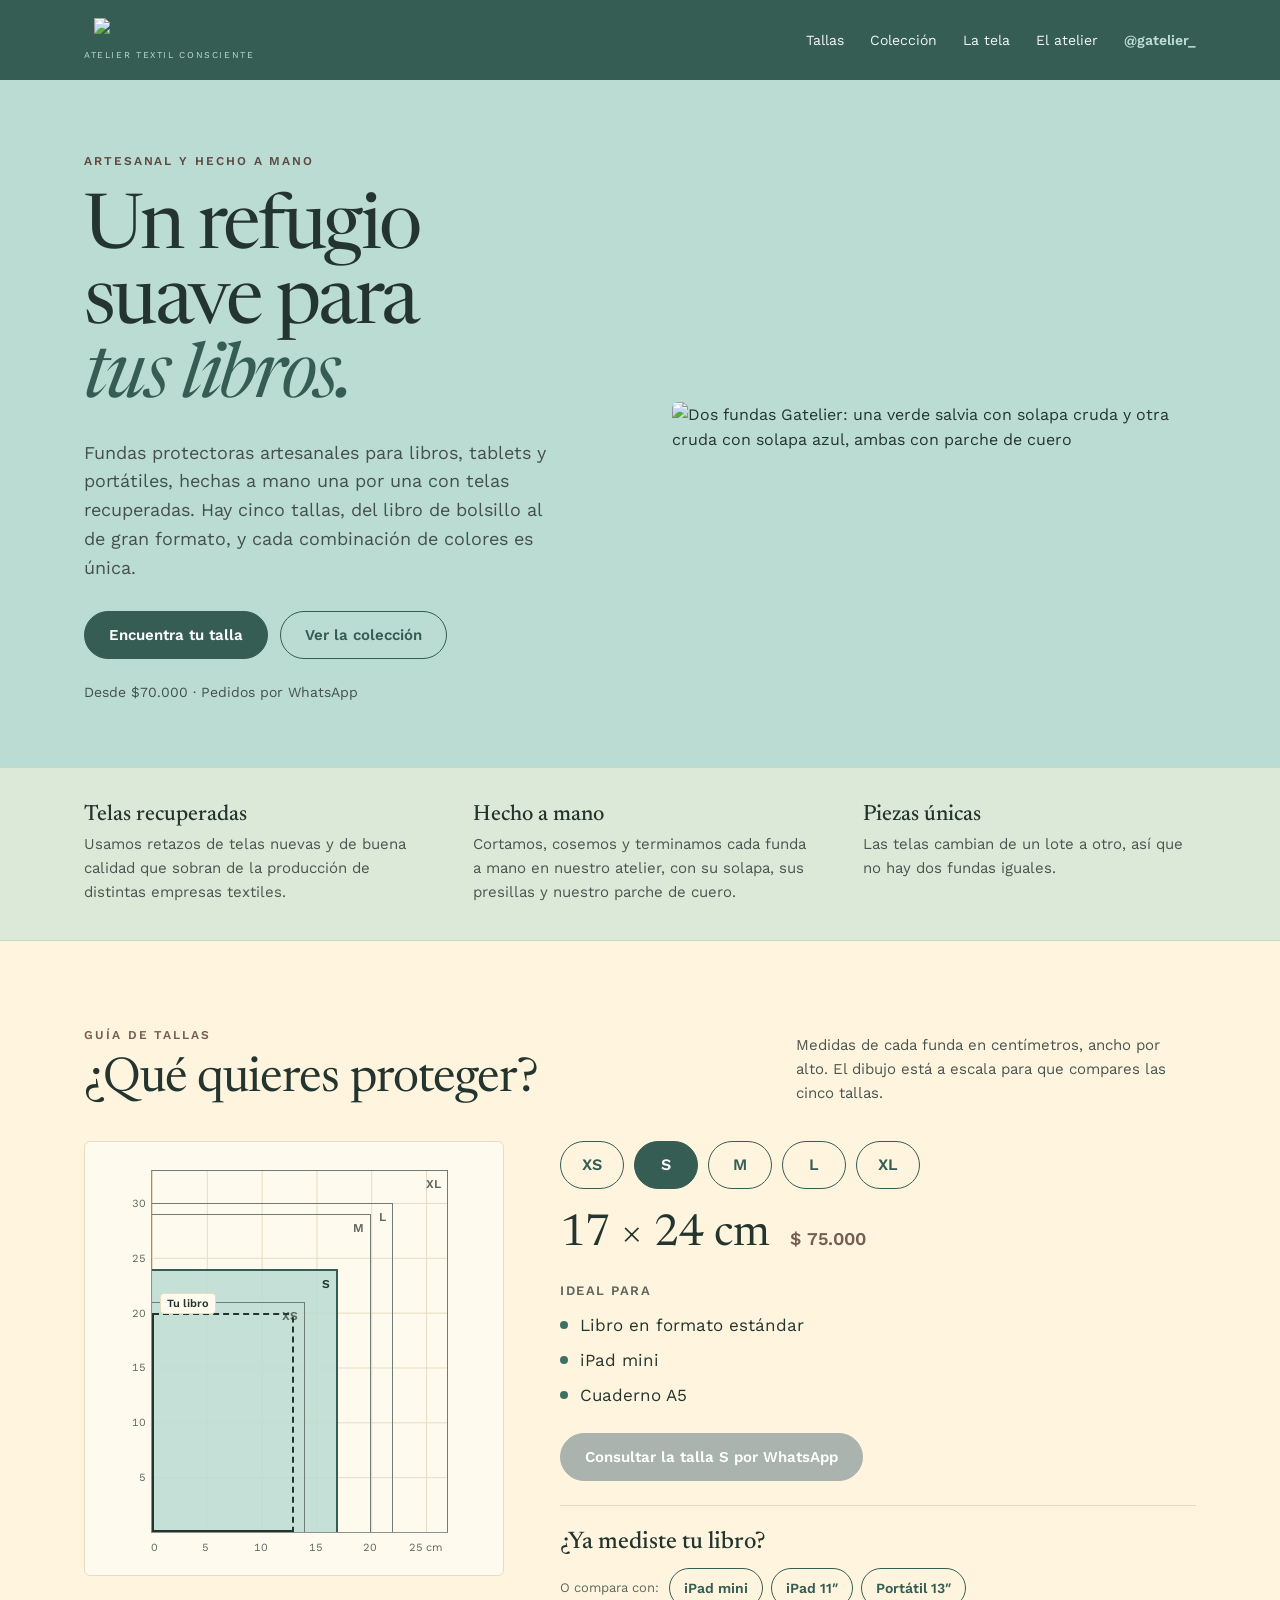
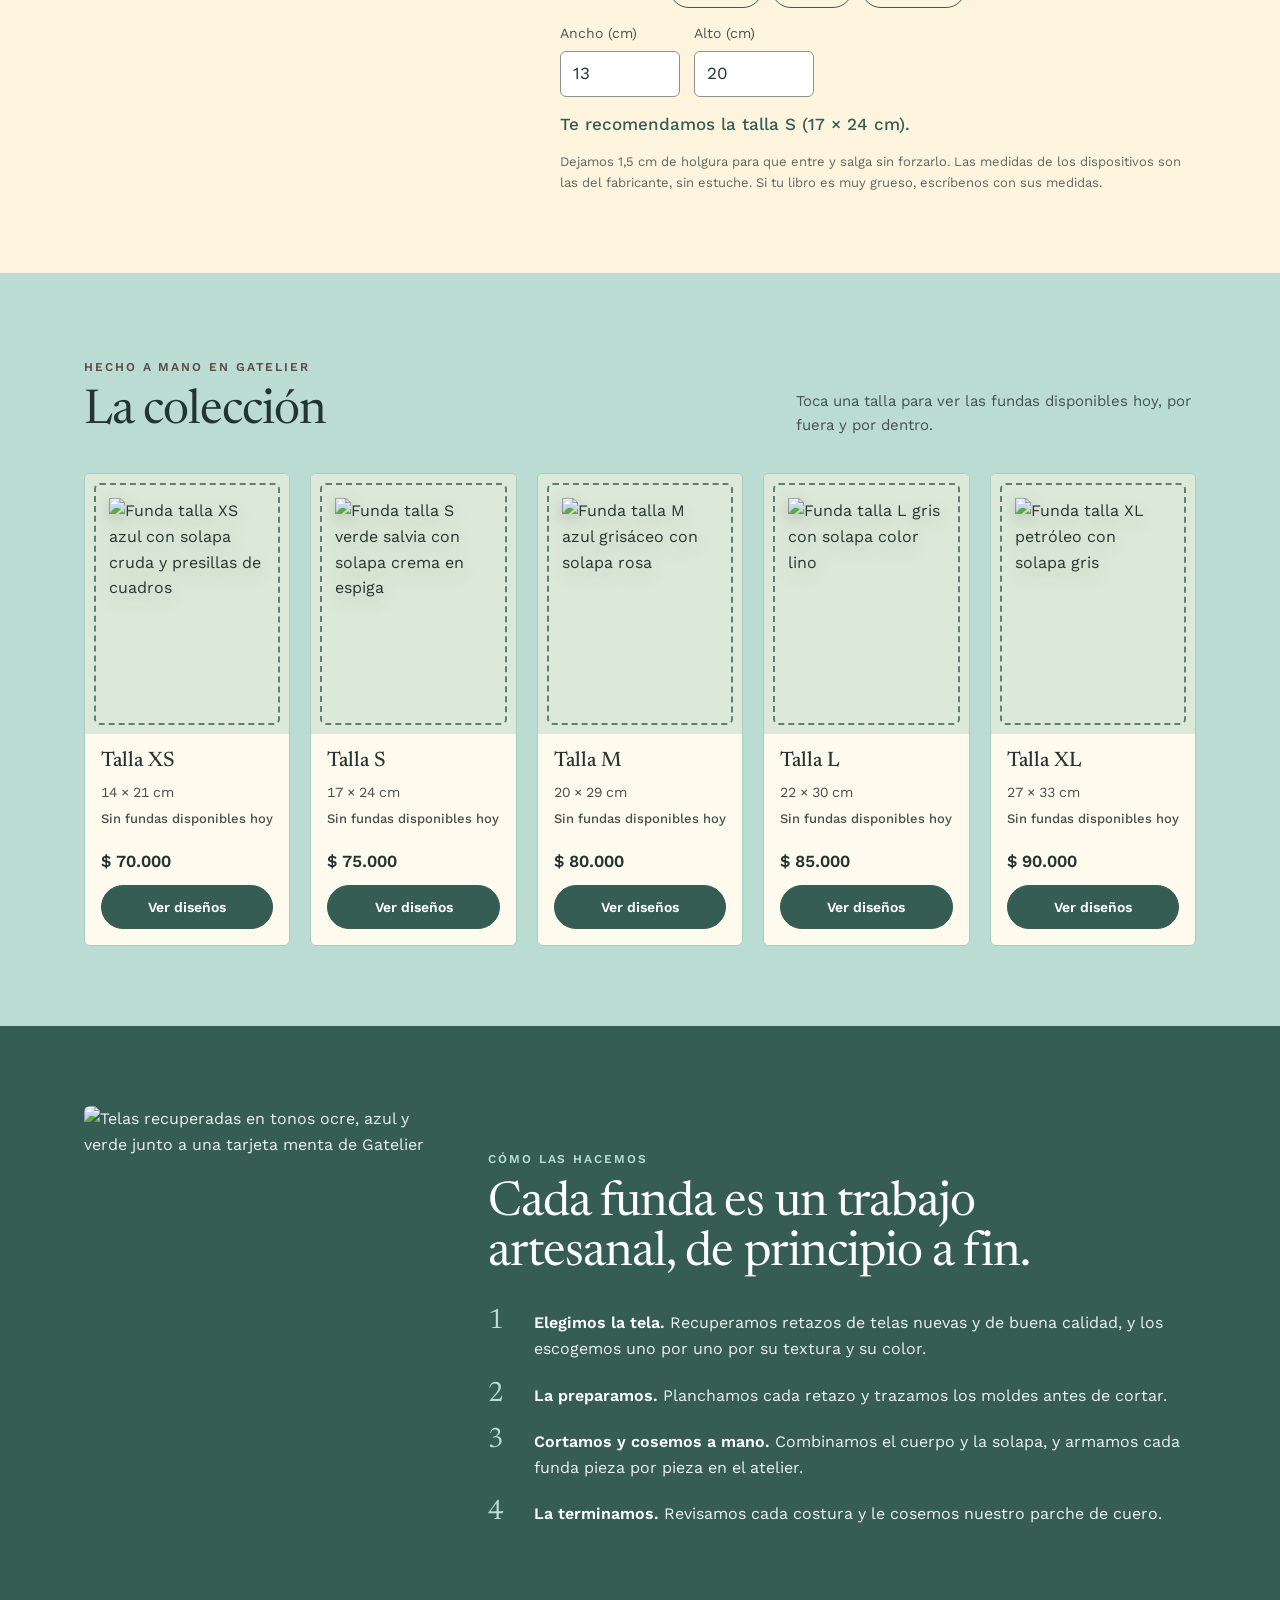
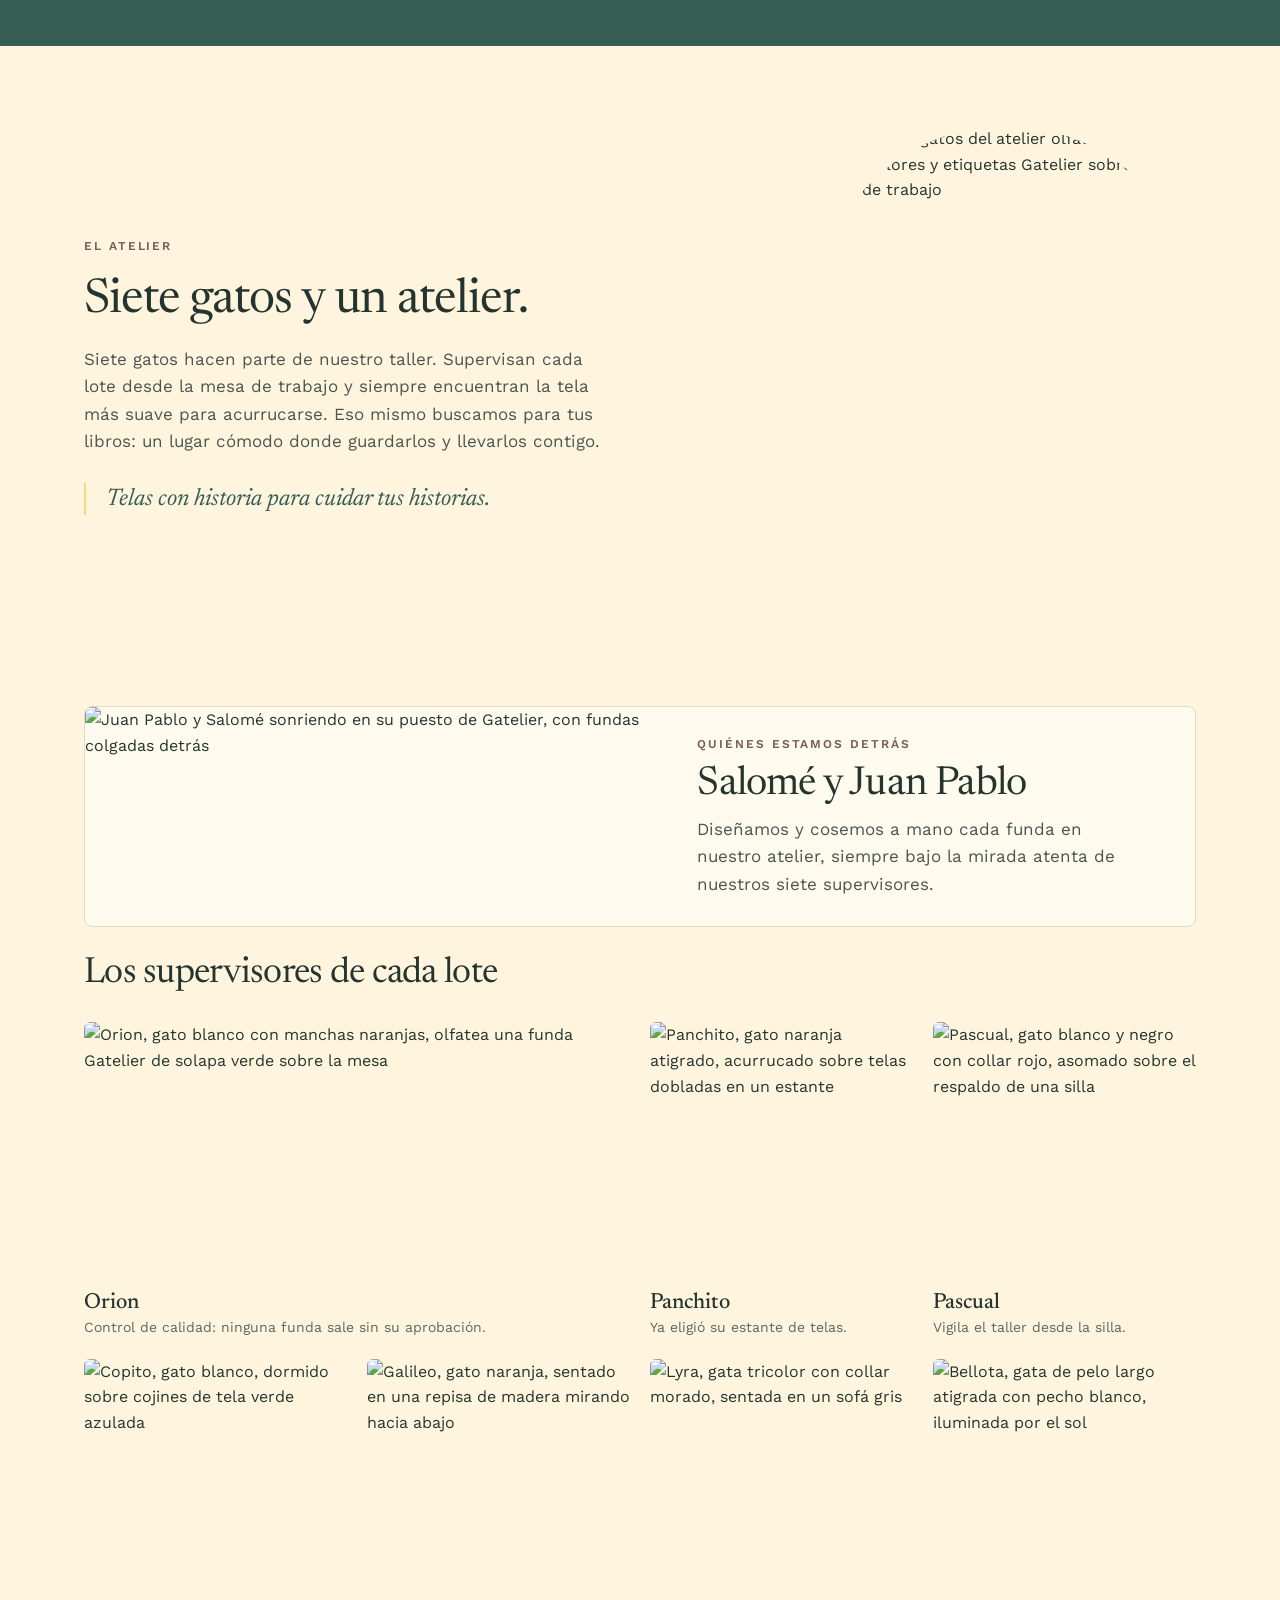
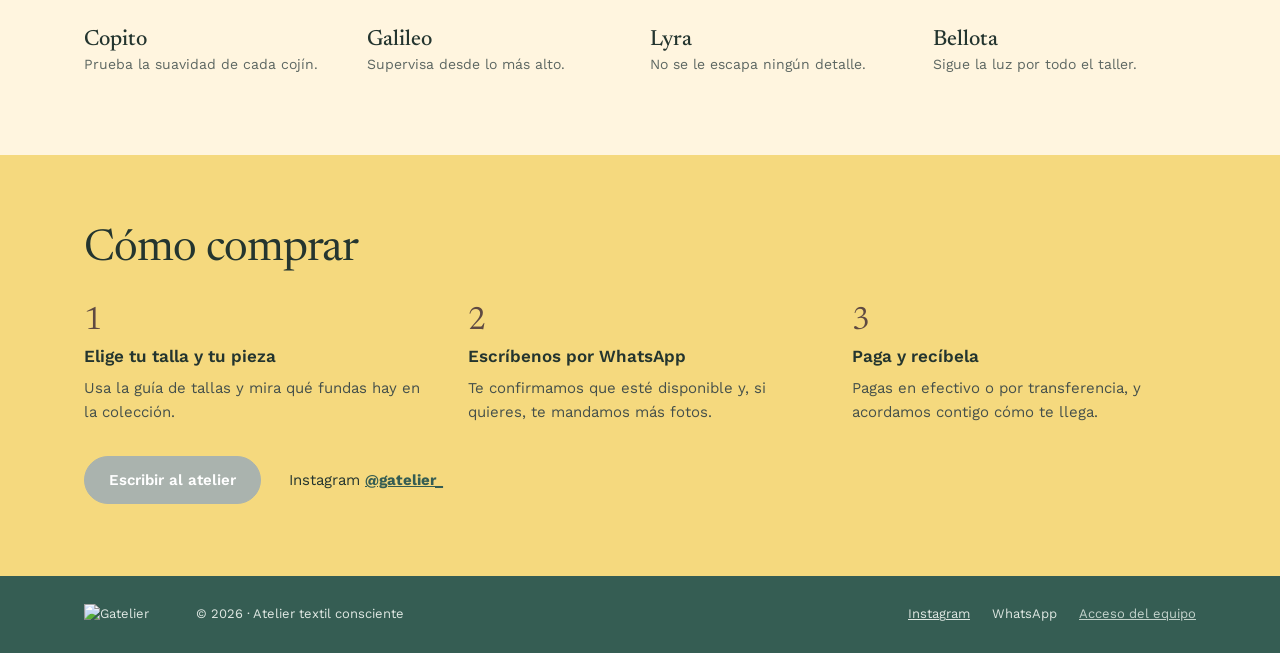
==== frontend/index.html @ 1ef50e39 "Colección: botón «Ver diseños» Co-Authored-By: Claude Opus 5.5 <noreply@anthropic.com> Claude-Sessio" ====
<!doctype html>
<html lang="es">
<head>
  <meta charset="utf-8">
  <meta name="viewport" content="width=device-width,initial-scale=1">
  <meta name="theme-color" content="#355D53">
  <meta name="description" content="Fundas protectoras artesanales para libros, tablets y portátiles, hechas a mano en Gatelier con telas recuperadas. Cinco tallas, del libro de bolsillo al de gran formato. Consulta y compra por WhatsApp.">
  <meta property="og:type" content="website">
  <meta property="og:site_name" content="Gatelier">
  <meta property="og:title" content="Gatelier · Atelier textil consciente">
  <meta property="og:description" content="Fundas protectoras artesanales para libros, tablets y portátiles, hechas a mano con telas recuperadas. Cada pieza es única: mírala por fuera y por dentro y pídela por WhatsApp.">
  <meta property="og:image" content="https://gatelier.online/assets/og-gatelier.jpg?v=2">
  <meta property="og:image:width" content="1200">
  <meta property="og:image:height" content="630">
  <meta property="og:image:alt" content="Logo de Gatelier junto a dos fundas hechas a mano">
  <meta property="og:url" content="https://gatelier.online/">
  <meta property="og:locale" content="es_CO">
  <meta name="twitter:card" content="summary_large_image">
  <link rel="icon" href="/favicon.ico" sizes="any"><link rel="icon" type="image/png" sizes="32x32" href="/assets/favicon-32.png"><link rel="icon" type="image/png" sizes="192x192" href="/assets/icon-192.png"><link rel="apple-touch-icon" href="/assets/apple-touch-icon.png"><title>Gatelier — Atelier textil consciente</title>
  <link rel="preconnect" href="https://fonts.googleapis.com">
  <link rel="preconnect" href="https://fonts.gstatic.com" crossorigin>
  <link rel="stylesheet" href="https://fonts.googleapis.com/css2?family=Newsreader:ital,opsz,wght@0,6..72,400;0,6..72,500;1,6..72,400&family=Work+Sans:wght@400;500;600&display=swap">
  <style>
    /* Banda verde de marca arriba y abajo, papel claro en medio; la guía de tallas a escala es el momento central. */
    :root{
      /* Paleta 2.0: verde Gatelier, crema algodón, amarillo mantequilla, verde bosque, salvia suave y café cacao */
      --forest:#355D53;--forest-dark:#284940;--mint:#BBDCD3;--mint-soft:#DCE8D8;--sage:#3f6f62;
      --leather:#765E55;--ink:#24352f;--text:#4a5550;--muted:#5d6762;--line:#e6dcc3;
      --paper:#FFF5DF;--paper-2:#FFFAEE;--white:#ffffff;--butter:#F5D97E;--salvia:#DCE8D8;
      --serif:Newsreader,Georgia,"Times New Roman",serif;--sans:"Work Sans",system-ui,-apple-system,"Segoe UI",sans-serif;
    }
    *{box-sizing:border-box}
    html{scroll-behavior:smooth}
    @media (prefers-reduced-motion:reduce){html{scroll-behavior:auto}*{transition:none!important}}
    body{margin:0;background:var(--paper);color:var(--ink);font:16px/1.6 var(--sans)}
    img{max-width:100%}
    a{color:var(--forest)}a:hover{color:var(--forest-dark)}
    :focus-visible{outline:2px solid var(--leather);outline-offset:2px}
    .wrap{max-width:1160px;margin:0 auto;padding-left:max(24px,env(safe-area-inset-left,0px));padding-right:max(24px,env(safe-area-inset-right,0px))}
    .eyebrow{font-size:12px;letter-spacing:.16em;text-transform:uppercase;font-weight:600;color:var(--leather)}
    .section{padding-block:80px}
    .section-head{display:flex;flex-wrap:wrap;align-items:end;justify-content:space-between;gap:16px 40px;margin-bottom:36px}
    .section-head p{margin:0;max-width:400px;color:var(--text);font-size:15px}
    h1,h2,h3{text-wrap:balance}
    .h2{margin:8px 0 0;font:400 48px/1.05 var(--serif);letter-spacing:-.02em}
    .btn{display:inline-flex;align-items:center;justify-content:center;min-height:48px;padding:0 24px;border-radius:999px;background:var(--forest);color:var(--white);text-decoration:none;font-weight:600;font-size:15px;border:1px solid var(--forest);transition:background .18s}
    .btn:hover{background:var(--forest-dark);color:var(--white)}
    .btn.ghost{background:transparent;color:var(--forest)}
    .btn.ghost:hover{background:#355D5314;color:var(--forest)}
    .btn.disabled{background:#aab3ae;border-color:#aab3ae;pointer-events:none}

    /* Encabezado */
    .topbar{background:var(--forest);color:#f3f6f4}
    .toprow{display:flex;flex-wrap:wrap;align-items:center;justify-content:space-between;gap:16px 32px;padding-block:18px}
    .brand{display:flex;flex-direction:column;align-items:center;gap:4px;text-decoration:none}
    .brand img{display:block;width:150px;height:auto}
    .brand span{font-size:9px;letter-spacing:.18em;text-transform:uppercase;color:var(--mint)}
    .nav{display:flex;flex-wrap:wrap;align-items:center;gap:8px 26px;font-size:14px}
    .nav a{color:#f3f6f4;text-decoration:none}.nav a:hover{text-decoration:underline;text-underline-offset:5px;color:#fff}
    .nav .ig{color:var(--mint);font-weight:600}

    /* Hero */
    .hero{display:flex;flex-wrap:wrap;align-items:center;gap:48px 64px;padding-block:72px 64px;background:var(--mint);box-shadow:0 0 0 100vmax var(--mint);clip-path:inset(0 -100vmax)}
    /* En fondos verde y amarillo, texto secundario más oscuro para que se lea bien */
    .hero,.collection,.buy{--muted:#45504b;--text:#45504b;--leather:#5f4a42}
    .hero-copy{flex:1 1 420px;min-width:0;display:flex;flex-direction:column;gap:22px}
    .hero h1{margin:0;font:400 76px/.98 var(--serif);letter-spacing:-.035em}
    .hero h1 em{color:var(--forest)}
    .hero-lead{margin:0;max-width:470px;font-size:18px;color:var(--text)}
    .hero-actions{display:flex;flex-wrap:wrap;gap:12px;margin-top:6px}
    .hero-note{margin:0;font-size:14px;color:var(--muted)}
    .hero-figure{flex:1 1 420px;min-width:0;margin:0;position:relative}
    .hero-figure img{display:block;width:100%;height:auto;border-radius:6px}
    .hero-figure figcaption{position:absolute;left:20px;bottom:20px;background:var(--paper);padding:8px 14px;border-radius:4px;font:italic 16px var(--serif);color:var(--forest)}

    /* Tres razones */
    .reasons{border-top:1px solid #c9d9c4;border-bottom:1px solid #c9d9c4;background:var(--salvia)}
    .reasons .wrap{display:flex;flex-wrap:wrap;gap:28px 56px;padding-block:36px}
    .reasons .wrap>div{flex:1 1 260px;min-width:0}
    .reasons h2{margin:0 0 6px;font:500 22px var(--serif)}
    .reasons p{margin:0;color:var(--text);font-size:15px}

    /* Guía de tallas */
    .guide{display:flex;flex-wrap:wrap;gap:40px 56px;align-items:flex-start}
    .scale-card{flex:0 1 420px;min-width:0;background:var(--paper-2);border:1px solid var(--line);border-radius:6px;padding:28px 24px 20px}
    .scale{position:relative;width:297px;max-width:100%;aspect-ratio:297/363;margin:0 auto;background-image:linear-gradient(var(--line) 1px,transparent 1px),linear-gradient(90deg,var(--line) 1px,transparent 1px);background-size:calc(100% * 55 / 297) calc(100% * 55 / 363);background-position:left bottom;border-left:1px solid #8a948f;border-bottom:1px solid #8a948f}
    .scale-box{position:absolute;left:0;bottom:0;border:1px solid #6f7d77;border-left:0;border-bottom:0;background:transparent;transition:background .2s,border-color .2s}
    .scale-box span{position:absolute;right:6px;top:4px;font-size:12px;font-weight:600;color:var(--muted)}
    .scale-box.on{border:2px solid var(--forest);border-left:0;border-bottom:0;background:#BBDCD3d9;z-index:6}
    .scale-ref{position:absolute;left:0;bottom:0;border:2px dashed var(--ink);border-left-style:solid;border-bottom-style:solid;border-radius:0 6px 0 0;z-index:8;pointer-events:none;transition:width .25s,height .25s}
    .scale-ref span{position:absolute;left:6px;top:-22px;font-size:11px;font-weight:600;color:var(--ink);white-space:nowrap;background:var(--paper-2);padding:1px 6px;border-radius:4px;border:1px solid var(--line)}
    .scale-ref.over{border-color:var(--danger,#a35449)}
    .refs{display:flex;flex-wrap:wrap;gap:8px;align-items:center}
    .refs .lbl{font-size:13px;color:var(--muted);margin-right:2px}
    .ref{min-height:40px;padding:0 14px;border-radius:999px;border:1px solid var(--forest);background:transparent;color:var(--forest);font:600 14px var(--sans);cursor:pointer}
    .ref[aria-pressed="true"]{background:var(--forest);color:var(--white)}
    .scale-box.on span{color:var(--ink)}
    .scale-axis{position:relative;height:16px;width:297px;max-width:100%;margin:6px auto 0;font-size:11px;color:var(--muted);font-variant-numeric:tabular-nums}
    .detail{flex:1 1 420px;min-width:0;display:flex;flex-direction:column;gap:24px}
    .pills{display:flex;flex-wrap:wrap;gap:10px}
    .pill{min-width:64px;min-height:48px;padding:0 18px;border-radius:999px;font:inherit;font-size:16px;font-weight:600;cursor:pointer;border:1px solid var(--forest);background:transparent;color:var(--forest)}
    .pill[aria-pressed="true"]{background:var(--forest);color:var(--white)}
    .size-line{display:flex;flex-wrap:wrap;align-items:baseline;gap:6px 20px}
    .size-dims{font:44px/1 var(--serif);font-variant-numeric:tabular-nums}
    .size-price{font-size:18px;font-weight:600;color:var(--leather)}
    .fits h3{margin:0 0 10px;font-size:13px;letter-spacing:.12em;text-transform:uppercase;color:var(--muted);font-weight:600}
    .fits ul{margin:0;padding:0;list-style:none;display:flex;flex-direction:column;gap:8px}
    .fits li{display:flex;gap:12px;align-items:baseline;font-size:17px}
    .fits li::before{content:"";width:8px;height:8px;border-radius:50%;background:var(--sage);flex:none;transform:translateY(-2px)}
    .measure{border-top:1px solid var(--line);padding-top:24px;display:flex;flex-direction:column;gap:14px}
    .measure h3{margin:0;font:500 24px var(--serif)}
    .fields{display:flex;flex-wrap:wrap;gap:14px;align-items:flex-end}
    .field{display:flex;flex-direction:column;gap:6px}
    .field label{font-size:14px;color:var(--text)}
    .field input{width:120px;min-height:46px;padding:0 12px;border:1px solid #8a948f;border-radius:6px;background:var(--white);font:inherit;font-size:17px;color:var(--ink)}
    .verdict{margin:0;font-size:17px;font-weight:500;color:var(--forest)}
    .small{margin:0;font-size:13px;color:var(--muted)}

    /* Colección */
    .collection{background:var(--mint)}
    .cards{display:flex;flex-wrap:wrap;gap:20px}
    .card{flex:1 1 200px;min-width:0;display:flex;flex-direction:column;border:1px solid #a9cbc1;border-radius:6px;overflow:hidden;background:var(--paper-2)}
    .card-photo{position:relative;height:260px;background:#DCE8D8 url(/assets/huellas.svg) center/96px 84px;padding:24px;display:flex;align-items:center;justify-content:center}
    .card-photo img{display:block;width:100%;height:100%;object-fit:contain}
    .card-body{padding:16px;display:flex;flex-direction:column;gap:6px;flex:1}
    .card h3{margin:0;font:500 21px/1.15 var(--serif)}
    .card-dims{font-size:14px;color:var(--muted);font-variant-numeric:tabular-nums}
    .card-foot{margin-top:auto;padding-top:12px;display:flex;flex-direction:column;gap:10px}
    .card-price{font-size:17px;font-weight:600;font-variant-numeric:tabular-nums}
    .card .btn{min-height:44px;font-size:14px;padding:0 16px}
    .card-count{font-size:13px;font-weight:600;color:var(--sage)}
    .card-count.none{color:var(--muted);font-weight:500}
    .card.open{border-color:var(--forest);box-shadow:0 0 0 1px var(--forest)}
    .card-toggle{all:unset;cursor:pointer;display:flex;flex-direction:column;flex:1}
    .card-toggle:focus-visible{outline:2px solid var(--leather);outline-offset:-2px}
    .styles{margin-top:28px;border:1px solid #a9cbc1;border-radius:8px;background:var(--paper-2);padding:24px}
    .styles-head{display:flex;flex-wrap:wrap;justify-content:space-between;align-items:flex-start;gap:12px 24px;margin-bottom:20px}
    .styles-head h3{margin:0;font:400 30px/1.1 var(--serif);letter-spacing:-.01em}
    .styles-head p{margin:6px 0 0;color:var(--text);font-size:15px}
    .styles-grid{display:grid;grid-template-columns:repeat(auto-fill,minmax(min(100%,230px),1fr));gap:20px}
    .style{display:flex;flex-direction:column;border:1px solid var(--line);border-radius:6px;overflow:hidden;background:var(--white);min-width:0}
    .style-photo{position:relative;aspect-ratio:4/5;max-width:100%;background:var(--paper)}
    .style-photo img{position:absolute;inset:0;width:100%;height:100%;object-fit:cover;transition:opacity .25s}
    .style-photo img.inner{opacity:0}
    .style.show-open .style-photo img.inner{opacity:1}
    .style.show-open .style-photo img.outer{opacity:0}
    .view-switch{position:absolute;left:10px;bottom:10px;display:flex;background:#ffffffe6;border-radius:999px;padding:3px;gap:2px}
    .view-switch button{border:0;background:transparent;border-radius:999px;padding:6px 12px;font:600 12px var(--sans);color:var(--forest);cursor:pointer;min-height:32px}
    .view-switch button[aria-pressed="true"]{background:var(--forest);color:var(--white)}
    .style-body{padding:14px 16px 16px;display:flex;flex-direction:column;gap:6px;flex:1}
    .style-body h4{margin:0;font:500 19px/1.2 var(--serif)}
    .style-ref{font-size:12px;color:var(--muted);letter-spacing:.04em}
    .style-body .btn{margin-top:auto;min-height:44px;font-size:14px}
    .style.highlight{box-shadow:0 0 0 3px var(--butter);border-color:#d9b84d}
    .style-actions{margin-top:auto;display:flex;flex-direction:column;gap:8px}
    .style-actions .btn{margin-top:0}
    .share{all:unset;cursor:pointer;text-align:center;font-size:13px;font-weight:600;color:var(--forest);padding:8px;border-radius:999px;min-height:28px}
    .share:hover{text-decoration:underline;text-underline-offset:4px}
    .share:focus-visible{outline:2px solid var(--leather);outline-offset:2px}
    .piece-notice{margin:24px 0 0;padding:14px 18px;border-radius:8px;background:var(--mint-soft);color:var(--forest);font-size:15px}
    .styles-empty{margin:0;color:var(--text);font-size:15px}
    @media (max-width:560px){.styles{padding:18px 14px}.styles-head h3{font-size:26px}}

    /* La tela */
    .fabric{background:var(--forest);color:#eef3f0}
    .fabric .wrap{display:flex;flex-wrap:wrap;gap:48px 64px;align-items:center}
    .fabric img{flex:0 1 340px;min-width:0;width:340px;height:460px;object-fit:cover;border-radius:6px}
    .fabric-copy{flex:1 1 420px;min-width:0;display:flex;flex-direction:column;gap:28px}
    .fabric .eyebrow{color:var(--mint)}
    .fabric .h2{color:var(--white)}
    .steps{margin:0;padding:0;list-style:none;display:flex;flex-direction:column;gap:18px}
    .steps li{display:flex;gap:18px;align-items:baseline}
    .steps .n{font:28px var(--serif);color:var(--mint);width:28px;flex:none}
    .steps strong{color:var(--white);font-weight:600}

    /* Atelier y gatos */
    .atelier{display:flex;flex-wrap:wrap;gap:48px 64px;align-items:center}
    .atelier-copy{flex:1 1 420px;min-width:0;display:flex;flex-direction:column;gap:20px}
    .atelier-copy .h2{margin:0}
    .atelier-copy p{margin:0;max-width:520px;font-size:17px;color:var(--text)}
    .atelier blockquote{margin:8px 0 0;padding-left:20px;border-left:2px solid var(--butter);font:italic 24px/1.35 var(--serif);color:var(--forest)}
    .atelier>img{flex:0 1 380px;min-width:0;width:380px;height:500px;object-fit:cover;border-radius:190px 190px 6px 6px}
    .cats{padding-bottom:80px;display:flex;flex-direction:column;gap:28px}
    .cats .section-head{margin:0}
    .team{margin:0;display:grid;grid-template-columns:minmax(0,1.15fr) minmax(0,1fr);gap:28px 40px;align-items:center;background:var(--paper-2);border:1px solid var(--line);border-radius:8px;overflow:hidden}
    .team img{display:block;width:100%;height:100%;max-height:420px;object-fit:cover;object-position:center 45%}
    .team figcaption{display:flex;flex-direction:column;gap:10px;padding:28px 32px 28px 0}
    .team strong{font:400 40px/1.05 var(--serif);letter-spacing:-.02em;color:var(--ink)}
    .team figcaption>span:last-child{font-size:17px;color:var(--text);max-width:420px}
    @media (max-width:760px){.team{grid-template-columns:1fr}.team img{height:auto;aspect-ratio:4/3;max-width:100%;max-height:none}.team figcaption{padding:0 20px 24px}.team strong{font-size:32px}}
    .cats h2{margin:0;font:400 36px/1.1 var(--serif);letter-spacing:-.02em}
    .cat-grid{display:grid;grid-template-columns:repeat(auto-fill,minmax(min(100%,240px),1fr));gap:20px}
    .cat{margin:0;display:flex;flex-direction:column;gap:10px;min-width:0}
    .cat img{display:block;width:100%;height:260px;object-fit:cover;border-radius:6px}
    .cat figcaption{display:flex;flex-direction:column;gap:2px}
    .cat strong{font:500 22px var(--serif)}
    .cat span{font-size:14px;color:var(--muted)}
    .cat.feature{grid-column:span 2}
    @media (max-width:600px){.cat.feature{grid-column:auto}}

    /* Cómo comprar */
    .buy{background:var(--butter)}
    .buy .wrap{display:flex;flex-direction:column;gap:32px;padding-block:72px}
    .buy h2{margin:0;font:400 44px/1.05 var(--serif);letter-spacing:-.02em}
    .buy ol{margin:0;padding:0;list-style:none;display:flex;flex-wrap:wrap;gap:24px 40px}
    .buy li{flex:1 1 240px;min-width:0;display:flex;flex-direction:column;gap:6px}
    .buy .n{font:32px/1 var(--serif);color:var(--leather)}
    .buy li strong{font-weight:600;font-size:17px}
    .buy li span:last-child{color:var(--text);font-size:15px}
    .contact{display:flex;flex-wrap:wrap;gap:12px 28px;align-items:center;font-size:15px;font-variant-numeric:tabular-nums}

    /* Pie */
    .footer{background:var(--forest);color:#dfe8e3}
    .footer .wrap{display:flex;flex-wrap:wrap;align-items:center;justify-content:space-between;gap:16px 24px;padding-block:28px;font-size:13px}
    .footer-brand{display:flex;align-items:center;gap:16px}
    .footer-brand img{display:block;width:96px;height:auto}
    .footer-links{display:flex;flex-wrap:wrap;gap:8px 22px}
    .footer a{color:#dfe8e3}.footer a.team-link{color:#c3d3cc}

    @media (max-width:800px){.hero h1{font-size:60px}.h2{font-size:40px}}
    @media (max-width:560px){
      .section{padding-block:56px}.hero{padding-block:44px}
      .hero h1{font-size:46px}.h2{font-size:34px}.buy h2{font-size:34px}
      .nav a:not(.ig){display:none}
      .fabric img,.atelier>img{width:100%;height:340px}
      .size-dims{font-size:36px}
    }
  .scale-axis span{position:absolute;top:0;transform:translateX(-50%);white-space:nowrap}.scale-axis span:first-child{transform:none}.scale-y{position:absolute;left:-6px;transform:translate(-100%,50%);font-size:11px;line-height:1;color:var(--muted);font-variant-numeric:tabular-nums;white-space:nowrap;pointer-events:none}.scale-card{padding-left:34px}.card-photo::before{content:"";position:absolute;inset:9px;border:2px dashed #355D53;border-radius:6px;opacity:.75;pointer-events:none}.card-photo img{position:relative;filter:drop-shadow(0 6px 8px rgba(36,53,47,.22))}</style>
</head>
<body>
  <header class="topbar">
    <div class="wrap toprow">
      <a class="brand" href="/" aria-label="Gatelier, inicio">
        <img src="/assets/gatelier-logo-white.png" alt="Gatelier">
        <span>Atelier textil consciente</span>
      </a>
      <nav class="nav" aria-label="Navegación principal">
        <a href="#tallas">Tallas</a>
        <a href="#coleccion">Colección</a>
        <a href="#tela">La tela</a>
        <a href="#atelier">El atelier</a>
        <a class="ig" href="https://www.instagram.com/gatelier_/" target="_blank" rel="noopener noreferrer">@gatelier_</a>
      </nav>
    </div>
  </header>

  <main>
    <section class="wrap hero">
      <div class="hero-copy">
        <span class="eyebrow">Artesanal y hecho a mano</span>
        <h1>Un refugio suave para <em>tus libros.</em></h1>
        <p class="hero-lead">Fundas protectoras artesanales para libros, tablets y portátiles, hechas a mano una por una con telas recuperadas. Hay cinco tallas, del libro de bolsillo al de gran formato, y cada combinación de colores es única.</p>
        <div class="hero-actions">
          <a class="btn" href="#tallas">Encuentra tu talla</a>
          <a class="btn ghost" href="#coleccion">Ver la colección</a>
        </div>
        <p class="hero-note">Desde $70.000 · Pedidos por WhatsApp</p>
      </div>
      <figure class="hero-figure">
        <img src="/assets/products/sage-blue-pair.webp" alt="Dos fundas Gatelier: una verde salvia con solapa cruda y otra cruda con solapa azul, ambas con parche de cuero" fetchpriority="high">
      </figure>
    </section>

    <section class="reasons" aria-label="Lo que hace distinto a Gatelier">
      <div class="wrap">
        <div><h2>Telas recuperadas</h2><p>Usamos retazos de telas nuevas y de buena calidad que sobran de la producción de distintas empresas textiles.</p></div>
        <div><h2>Hecho a mano</h2><p>Cortamos, cosemos y terminamos cada funda a mano en nuestro atelier, con su solapa, sus presillas y nuestro parche de cuero.</p></div>
        <div><h2>Piezas únicas</h2><p>Las telas cambian de un lote a otro, así que no hay dos fundas iguales.</p></div>
      </div>
    </section>

    <section class="wrap section" id="tallas">
      <div class="section-head">
        <div><span class="eyebrow">Guía de tallas</span><h2 class="h2">¿Qué quieres proteger?</h2></div>
        <p>Medidas de cada funda en centímetros, ancho por alto. El dibujo está a escala para que compares las cinco tallas.</p>
      </div>
      <div class="guide">
        <div class="scale-card">
          <div class="scale" id="scale" role="img" aria-label="Comparación a escala de las cinco tallas de funda, de XS a XL"></div>
          <div class="scale-axis" aria-hidden="true"><span style="left:0">0</span><span style="left:18.52%">5</span><span style="left:37.04%">10</span><span style="left:55.56%">15</span><span style="left:74.07%">20</span><span style="left:92.59%">25 cm</span></div>
        </div>
        <div class="detail">
          <div class="pills" id="pills" role="group" aria-label="Elige una talla"></div>
          <div class="size-line"><span class="size-dims" id="size-dims"></span><span class="size-price" id="size-price"></span></div>
          <div class="fits"><h3>Ideal para</h3><ul id="size-fits"></ul></div>
          <a class="btn" id="size-wa" href="#" target="_blank" rel="noopener noreferrer" style="align-self:flex-start">Consultar por WhatsApp</a>
          <form class="measure" id="measure" novalidate>
            <h3>¿Ya mediste tu libro?</h3>
            <div class="refs" id="refs" role="group" aria-label="Comparar con un dispositivo"><span class="lbl">O compara con:</span></div>
            <div class="fields">
              <div class="field"><label for="libro-ancho">Ancho (cm)</label><input id="libro-ancho" type="number" inputmode="decimal" min="1" step="0.5" value="13"></div>
              <div class="field"><label for="libro-alto">Alto (cm)</label><input id="libro-alto" type="number" inputmode="decimal" min="1" step="0.5" value="20"></div>
            </div>
            <p class="verdict" id="verdict" aria-live="polite"></p>
            <p class="small">Dejamos 1,5 cm de holgura para que entre y salga sin forzarlo. Las medidas de los dispositivos son las del fabricante, sin estuche. Si tu libro es muy grueso, escríbenos con sus medidas.</p>
          </form>
        </div>
      </div>
    </section>

    <section class="collection" id="coleccion">
      <div class="wrap section">
        <div class="section-head">
          <div><span class="eyebrow">Hecho a mano en Gatelier</span><h2 class="h2">La colección</h2></div>
          <p>Toca una talla para ver las fundas disponibles hoy, por fuera y por dentro.</p>
        </div>
        <div class="cards" id="cards"></div>
        <p class="piece-notice" id="pieceNotice" role="status" hidden></p>
        <div class="styles" id="styles" hidden tabindex="-1" aria-live="polite"></div>
      </div>
    </section>

    <section class="fabric" id="tela">
      <div class="wrap section">
        <img src="/assets/products/atelier-fabrics.webp" alt="Telas recuperadas en tonos ocre, azul y verde junto a una tarjeta menta de Gatelier" loading="lazy" decoding="async">
        <div class="fabric-copy">
          <div><span class="eyebrow">Cómo las hacemos</span><h2 class="h2">Cada funda es un trabajo artesanal, de principio a fin.</h2></div>
          <ol class="steps">
            <li><span class="n">1</span><span><strong>Elegimos la tela.</strong> Recuperamos retazos de telas nuevas y de buena calidad, y los escogemos uno por uno por su textura y su color.</span></li>
            <li><span class="n">2</span><span><strong>La preparamos.</strong> Planchamos cada retazo y trazamos los moldes antes de cortar.</span></li>
            <li><span class="n">3</span><span><strong>Cortamos y cosemos a mano.</strong> Combinamos el cuerpo y la solapa, y armamos cada funda pieza por pieza en el atelier.</span></li>
            <li><span class="n">4</span><span><strong>La terminamos.</strong> Revisamos cada costura y le cosemos nuestro parche de cuero.</span></li>
          </ol>
        </div>
      </div>
    </section>

    <section class="wrap section atelier" id="atelier">
      <div class="atelier-copy">
        <span class="eyebrow">El atelier</span>
        <h2 class="h2">Siete gatos y un atelier.</h2>
        <p>Siete gatos hacen parte de nuestro taller. Supervisan cada lote desde la mesa de trabajo y siempre encuentran la tela más suave para acurrucarse. Eso mismo buscamos para tus libros: un lugar cómodo donde guardarlos y llevarlos contigo.</p>
        <blockquote>Telas con historia para cuidar tus historias.</blockquote>
      </div>
      <img src="/assets/products/atelier-colores.webp" alt="Uno de los gatos del atelier olfatea fundas de varios colores y etiquetas Gatelier sobre la mesa de trabajo" loading="lazy" decoding="async">
    </section>

    <section class="wrap cats" aria-labelledby="supervisores">
      <figure class="team">
        <img src="/assets/equipo/salome-juan-pablo.webp?v=2" alt="Juan Pablo y Salomé sonriendo en su puesto de Gatelier, con fundas colgadas detrás" loading="lazy" decoding="async">
        <figcaption>
          <span class="eyebrow">Quiénes estamos detrás</span>
          <strong>Salomé y Juan Pablo</strong>
          <span>Diseñamos y cosemos a mano cada funda en nuestro atelier, siempre bajo la mirada atenta de nuestros siete supervisores.</span>
        </figcaption>
      </figure>
      <div class="section-head">
        <h2 id="supervisores">Los supervisores de cada lote</h2>
      </div>
      <div class="cat-grid">
        <figure class="cat feature"><img src="/assets/cats/orion.webp" alt="Orion, gato blanco con manchas naranjas, olfatea una funda Gatelier de solapa verde sobre la mesa" style="object-position:center 45%" loading="lazy" decoding="async"><figcaption><strong>Orion</strong><span>Control de calidad: ninguna funda sale sin su aprobación.</span></figcaption></figure>
        <figure class="cat"><img src="/assets/cats/panchito.webp" alt="Panchito, gato naranja atigrado, acurrucado sobre telas dobladas en un estante" loading="lazy" decoding="async"><figcaption><strong>Panchito</strong><span>Ya eligió su estante de telas.</span></figcaption></figure>
        <figure class="cat"><img src="/assets/cats/pascual.webp" alt="Pascual, gato blanco y negro con collar rojo, asomado sobre el respaldo de una silla" style="object-position:center 30%" loading="lazy" decoding="async"><figcaption><strong>Pascual</strong><span>Vigila el taller desde la silla.</span></figcaption></figure>
        <figure class="cat"><img src="/assets/cats/copito.webp" alt="Copito, gato blanco, dormido sobre cojines de tela verde azulada" loading="lazy" decoding="async"><figcaption><strong>Copito</strong><span>Prueba la suavidad de cada cojín.</span></figcaption></figure>
        <figure class="cat"><img src="/assets/cats/galileo.webp" alt="Galileo, gato naranja, sentado en una repisa de madera mirando hacia abajo" style="object-position:center 25%" loading="lazy" decoding="async"><figcaption><strong>Galileo</strong><span>Supervisa desde lo más alto.</span></figcaption></figure>
        <figure class="cat"><img src="/assets/cats/lyra.webp" alt="Lyra, gata tricolor con collar morado, sentada en un sofá gris" style="object-position:center 30%" loading="lazy" decoding="async"><figcaption><strong>Lyra</strong><span>No se le escapa ningún detalle.</span></figcaption></figure>
        <figure class="cat"><img src="/assets/cats/bellota.webp" alt="Bellota, gata de pelo largo atigrada con pecho blanco, iluminada por el sol" style="object-position:center 30%" loading="lazy" decoding="async"><figcaption><strong>Bellota</strong><span>Sigue la luz por todo el taller.</span></figcaption></figure>
      </div>
    </section>

    <section class="buy" aria-labelledby="comprar">
      <div class="wrap">
        <h2 id="comprar">Cómo comprar</h2>
        <ol>
          <li><span class="n">1</span><strong>Elige tu talla y tu pieza</strong><span>Usa la guía de tallas y mira qué fundas hay en la colección.</span></li>
          <li><span class="n">2</span><strong>Escríbenos por WhatsApp</strong><span>Te confirmamos que esté disponible y, si quieres, te mandamos más fotos.</span></li>
          <li><span class="n">3</span><strong>Paga y recíbela</strong><span>Pagas en efectivo o por transferencia, y acordamos contigo cómo te llega.</span></li>
        </ol>
        <div class="contact">
          <a class="btn" id="wa-general" href="#" target="_blank" rel="noopener noreferrer">Escribir al atelier</a>
          <span><span id="wa-display"></span>Instagram <a href="https://www.instagram.com/gatelier_/" target="_blank" rel="noopener noreferrer"><strong>@gatelier_</strong></a></span>
        </div>
      </div>
    </section>
  </main>

  <footer class="footer">
    <div class="wrap">
      <div class="footer-brand"><img src="/assets/gatelier-logo-white.png" alt="Gatelier"><span>© <span id="year"></span> · Atelier textil consciente</span></div>
      <div class="footer-links">
        <a href="https://www.instagram.com/gatelier_/" target="_blank" rel="noopener noreferrer">Instagram</a>
        <a id="wa-footer" href="#" target="_blank" rel="noopener noreferrer">WhatsApp</a>
        <a class="team-link" href="/admin/">Acceso del equipo</a>
      </div>
    </div>
  </footer>

  <script src="/store-config.js"></script>
  <script>
    const esc=v=>String(v??'').replace(/[&<>"']/g,c=>({'&':'&amp;','<':'&lt;','>':'&gt;','"':'&quot;',"'":'&#39;'}[c]));
    const money=v=>new Intl.NumberFormat('es-CO',{style:'currency',currency:'COP',maximumFractionDigits:0}).format(Number(v||0));
    const waNumber=String(window.GATELIER_WHATSAPP_NUMBER||'').replace(/\D/g,'');
    const waLink=msg=>waNumber?`https://wa.me/${waNumber}?text=${encodeURIComponent(msg)}`:'';
    function setWa(el,msg){const link=waLink(msg);if(link){el.href=link;el.classList.remove('disabled');el.removeAttribute('aria-disabled');}else{el.removeAttribute('href');el.classList.add('disabled');el.setAttribute('aria-disabled','true');}}

    // Medidas confirmadas del producto (ancho × alto, cm). Precios y fotos de referencia de la galería.
    const SIZES=[
      {code:'XS',w:14,h:21,price:70000,color:'Azul con solapa cruda',image:'talla-xs.webp?v=3',alt:'Funda talla XS azul con solapa cruda y presillas de cuadros',fits:['Libro de bolsillo','Lector electrónico de 6 pulgadas','Agenda o libreta pequeña']},
      {code:'S',w:17,h:24,price:75000,color:'Verde salvia y espiga',image:'talla-s.webp?v=3',alt:'Funda talla S verde salvia con solapa crema en espiga',fits:['Libro en formato estándar','iPad mini','Cuaderno A5']},
      {code:'M',w:20,h:29,price:80000,color:'Azul grisáceo y rosa',image:'talla-m.webp?v=3',alt:'Funda talla M azul grisáceo con solapa rosa',fits:['Libro de tapa dura','iPad de 11 pulgadas','Cuaderno B5']},
      {code:'L',w:22,h:30,price:85000,color:'Gris y lino',image:'talla-l.webp?v=3',alt:'Funda talla L gris con solapa color lino',fits:['Libro ilustrado','Libreta o planeador grande','iPad de 11 pulgadas con estuche']},
      {code:'XL',w:27,h:33,price:90000,color:'Petróleo y gris',image:'talla-xl.webp?v=4',alt:'Funda talla XL petróleo con solapa gris',fits:['Libro de arte o de gran formato','Portátil de 13 pulgadas','Cuaderno carta o A4']}
    ];
    const MARGIN=1.5;
    const sizeMsg=s=>`Hola, vi en la página de Gatelier la funda talla ${s.code} (${s.w} × ${s.h} cm, ${money(s.price)}). ¿Qué combinaciones tienen disponibles?`;

    // Guía de tallas
    const scale=document.getElementById('scale'), pills=document.getElementById('pills');
    scale.innerHTML=SIZES.map((s,i)=>`<div class="scale-box" data-code="${s.code}" style="width:${(s.w/27*100).toFixed(3)}%;height:${(s.h/33*100).toFixed(3)}%;z-index:${5-i}"><span>${s.code}</span></div>`).join('')+[5,10,15,20,25,30].map(v=>`<span class="scale-y" style="bottom:${(v/33*100).toFixed(3)}%">${v}</span>`).join('');
    pills.innerHTML=SIZES.map(s=>`<button class="pill" type="button" data-code="${s.code}" aria-pressed="false">${s.code}</button>`).join('');
    function selectSize(code){
      const s=SIZES.find(x=>x.code===code);if(!s)return;
      scale.querySelectorAll('.scale-box').forEach(b=>b.classList.toggle('on',b.dataset.code===code));
      pills.querySelectorAll('.pill').forEach(p=>p.setAttribute('aria-pressed',String(p.dataset.code===code)));
      document.getElementById('size-dims').textContent=`${s.w} × ${s.h} cm`;
      document.getElementById('size-price').textContent=money(s.price);
      document.getElementById('size-fits').innerHTML=s.fits.map(f=>`<li>${esc(f)}</li>`).join('');
      const btn=document.getElementById('size-wa');btn.textContent=`Consultar la talla ${s.code} por WhatsApp`;setWa(btn,sizeMsg(s));
    }
    pills.addEventListener('click',e=>{const b=e.target.closest('.pill');if(b)selectSize(b.dataset.code);});

    // Mide tu libro o compara con un dispositivo de referencia (medidas del fabricante, ancho × alto, sin estuche)
    const REFS=[
      {id:'mini',label:'iPad mini',name:'el iPad mini',w:13.48,h:19.54},
      {id:'ipad',label:'iPad 11″',name:'el iPad de 11 pulgadas',w:17.95,h:24.86},
      {id:'mac',label:'Portátil 13″',name:'un portátil de 13 pulgadas como el MacBook Air',w:21.5,h:30.41}
    ];
    const inW=document.getElementById('libro-ancho'), inH=document.getElementById('libro-alto'), verdict=document.getElementById('verdict'), refsBox=document.getElementById('refs');
    refsBox.insertAdjacentHTML('beforeend',REFS.map(r=>`<button class="ref" type="button" data-ref="${r.id}" aria-pressed="false">${r.label}</button>`).join(''));
    const outline=document.createElement('div');outline.className='scale-ref';outline.setAttribute('aria-hidden','true');outline.innerHTML='<span></span>';scale.appendChild(outline);
    const cm=v=>String(Math.round(v*10)/10).replace('.',',');
    let activeRef=null;
    function drawOutline(w,h,label){
      if(!(w>0)||!(h>0)){outline.hidden=true;return}
      outline.hidden=false;
      outline.style.width=Math.min(100,w/27*100).toFixed(3)+'%';outline.style.height=Math.min(100,h/33*100).toFixed(3)+'%';
      outline.classList.toggle('over',w>27||h>33);
      outline.querySelector('span').textContent=label;
    }
    function checkBook(){
      const w=parseFloat(String(inW.value).replace(',','.')), h=parseFloat(String(inH.value).replace(',','.'));
      const ref=REFS.find(r=>r.id===activeRef);
      refsBox.querySelectorAll('.ref').forEach(b=>b.setAttribute('aria-pressed',String(b.dataset.ref===activeRef)));
      drawOutline(w,h,ref?ref.label:'Tu libro');
      if(!(w>0)||!(h>0)){verdict.textContent='Escribe el ancho y el alto de tu libro.';return;}
      const who=ref?ref.name.charAt(0).toUpperCase()+ref.name.slice(1)+` (${cm(w)} × ${cm(h)} cm)`:'Tu libro';
      const i=SIZES.findIndex(s=>w+MARGIN<=s.w&&h+MARGIN<=s.h);
      if(i<0){verdict.textContent=`${who} es más grande que la talla XL. Escríbenos y buscamos una solución.`;return;}
      const match=SIZES[i];
      verdict.textContent=ref?`Para ${ref.name} te recomendamos la talla ${match.code} (${match.w} × ${match.h} cm).`:`Te recomendamos la talla ${match.code} (${match.w} × ${match.h} cm).`;
      selectSize(match.code);
    }
    refsBox.addEventListener('click',e=>{const b=e.target.closest('.ref');if(!b)return;const r=REFS.find(x=>x.id===b.dataset.ref);
      if(activeRef===r.id){activeRef=null;inW.value=13;inH.value=20}else{activeRef=r.id;inW.value=cm(r.w).replace(',','.');inH.value=cm(r.h).replace(',','.')}
      checkBook();});
    inW.addEventListener('input',()=>{activeRef=null;checkBook()});inH.addEventListener('input',()=>{activeRef=null;checkBook()});
    document.getElementById('measure').addEventListener('submit',e=>{e.preventDefault();checkBook();});

    // Colección: cada talla despliega sus productos únicos disponibles
    let catalog=[];let openSize=null;
    const bySize=code=>catalog.filter(it=>it.size===code&&it.available).flatMap(it=>(it.styles||[]).filter(st=>st.photos&&st.photos.closed).map(st=>({ref:st.ref,name:st.name||it.name,photos:st.photos,sale_price:it.sale_price})));
    function renderCards(){
      document.getElementById('cards').innerHTML=SIZES.map((s,i)=>{
        const n=bySize(s.code).length;const open=openSize===s.code;
        const count=catalogLoaded?(n?`<span class="card-count">${n} funda${n===1?'':'s'} disponible${n===1?'':'s'}</span>`:'<span class="card-count none">Sin fundas disponibles hoy</span>'):'<span class="card-count none">Cargando estilos…</span>';
        return `<article class="card ${open?'open':''}"><button class="card-toggle" type="button" data-size="${s.code}" aria-expanded="${open}" aria-controls="styles"><div class="card-photo"><img src="/assets/products/${s.image}" alt="${esc(s.alt)}" loading="${i<3?'eager':'lazy'}" decoding="async"></div><div class="card-body"><h3>Talla ${s.code}</h3><span class="card-dims">${s.w} × ${s.h} cm</span>${count}<div class="card-foot"><span class="card-price">${money(s.price)}</span><span class="btn">${open?'Ocultar diseños':'Ver diseños'}</span></div></div></button></article>`;
      }).join('');
    }
    function styleCard(it,s){
      const msg=`Hola, me interesa la funda ${it.name} (ref. ${it.ref}, talla ${s.code}, ${money(it.sale_price)}) que vi en la página de Gatelier: ${pieceUrl(it.ref)} ¿Sigue disponible?`;
      const link=waLink(msg);const both=it.photos.open;
      return `<article class="style" data-ref="${esc(it.ref)}"><div class="style-photo"><img class="outer" src="${esc(it.photos.closed)}" alt="${esc(it.name)}, cerrado: tela exterior" loading="lazy">${both?`<img class="inner" src="${esc(it.photos.open)}" alt="${esc(it.name)}, abierto: tela interior" loading="lazy"><div class="view-switch" role="group" aria-label="Ver el producto"><button type="button" data-view="closed" aria-pressed="true">Cerrado</button><button type="button" data-view="open" aria-pressed="false">Abierto</button></div>`:''}</div><div class="style-body"><h4>${esc(it.name)}</h4><span class="style-ref">Ref. ${esc(it.ref)}</span><span class="card-price">${money(it.sale_price)}</span><div class="style-actions">${link?`<a class="btn" href="${link}" target="_blank" rel="noopener noreferrer">Lo quiero · WhatsApp</a>`:'<span class="btn disabled" aria-disabled="true">WhatsApp pronto</span>'}<button class="share" type="button" data-share="${esc(it.ref)}" data-name="${esc(it.name)}">Compartir esta funda</button></div></div></article>`;
    }
    function renderStyles(){
      const box=document.getElementById('styles');
      if(!openSize){box.hidden=true;box.innerHTML='';return}
      const s=SIZES.find(x=>x.code===openSize);const list=bySize(openSize);
      const head=`<div class="styles-head"><div><span class="eyebrow">Talla ${s.code} · ${s.w} × ${s.h} cm</span><h3>${list.length?`${list.length} funda${list.length===1?'':'s'} disponible${list.length===1?'':'s'}`:'Por ahora no hay fundas en esta talla'}</h3><p>${list.length?'Cada una es única. Toca «Abierto» para ver la tela de adentro.':'Cada lote trae telas nuevas. Escríbenos y te avisamos cuando haya fundas de esta talla.'}</p></div><button class="btn ghost" type="button" data-close-styles>Cerrar</button></div>`;
      const link=waLink(sizeMsg(s));
      box.innerHTML=head+(list.length?`<div class="styles-grid">${list.map(it=>styleCard(it,s)).join('')}</div>`:(link?`<a class="btn" href="${link}" target="_blank" rel="noopener noreferrer">Consultar la talla ${s.code} por WhatsApp</a>`:''));
      box.hidden=false;
    }
    let catalogLoaded=false;
    document.getElementById('cards').addEventListener('click',e=>{
      const b=e.target.closest('.card-toggle');if(!b)return;
      openSize=openSize===b.dataset.size?null:b.dataset.size;renderCards();renderStyles();
      if(openSize){const box=document.getElementById('styles');box.focus({preventScroll:true});box.scrollIntoView({behavior:matchMedia('(prefers-reduced-motion: reduce)').matches?'auto':'smooth',block:'start'})}
    });
    document.getElementById('styles').addEventListener('click',e=>{
      const v=e.target.closest('[data-view]');
      if(v){const card=v.closest('.style');card.classList.toggle('show-open',v.dataset.view==='open');card.querySelectorAll('[data-view]').forEach(x=>x.setAttribute('aria-pressed',String(x===v)));return}
      if(e.target.closest('[data-close-styles]')){const code=openSize;openSize=null;renderCards();renderStyles();const t=document.querySelector(`.card-toggle[data-size="${code}"]`);if(t)t.focus()}
    });
    const SECTION_IDS=['inicio','tallas','coleccion','tela','atelier','supervisores','comprar'];
    function pieceUrl(ref){return `${location.origin}/#${encodeURIComponent(ref)}`}
    function openFromHash(){
      const raw=decodeURIComponent(location.hash.slice(1)||'');const notice=document.getElementById('pieceNotice');
      notice.hidden=true;
      if(!raw||SECTION_IDS.includes(raw)||document.getElementById(raw))return;
      const owner=catalog.find(it=>it.available&&it.size&&(it.styles||[]).some(st=>st.ref===raw&&st.photos&&st.photos.closed));
      if(!owner){notice.textContent=`La funda ${raw} ya no está disponible: se vendió o está apartada. Mira las demás fundas de cada talla.`;notice.hidden=false;document.getElementById('coleccion').scrollIntoView({block:'start'});return}
      openSize=owner.size;renderCards();renderStyles();
      const card=document.querySelector(`#styles .style[data-ref="${CSS.escape(raw)}"]`);
      if(card){card.classList.add('highlight');card.scrollIntoView({block:'center',behavior:matchMedia('(prefers-reduced-motion: reduce)').matches?'auto':'smooth'});card.querySelector('.btn')?.focus({preventScroll:true})}
    }
    window.addEventListener('hashchange',openFromHash);
    document.getElementById('styles').addEventListener('click',async e=>{
      const b=e.target.closest('[data-share]');if(!b)return;
      const url=pieceUrl(b.dataset.share);const label=b.textContent;
      try{
        if(navigator.share){await navigator.share({title:`Gatelier · ${b.dataset.name}`,text:'Mira esta funda de Gatelier',url});return}
        await navigator.clipboard.writeText(url);b.textContent='Enlace copiado';
      }catch(err){if(err&&err.name==='AbortError')return;b.textContent=url}
      setTimeout(()=>{b.textContent=label},2500);
    });
    async function loadCatalog(){
      try{const r=await fetch('/api/public/catalog',{headers:{Accept:'application/json'}});if(r.ok)catalog=(await r.json()).items||[]}catch(_){/* La galería funciona sin inventario. */}
      catalogLoaded=true;renderCards();renderStyles();openFromHash();
    }
    renderCards();

    // Contacto
    const general='Hola, vi la página de Gatelier y quiero preguntar por una funda.';
    setWa(document.getElementById('wa-general'),general);setWa(document.getElementById('wa-footer'),general);
    if(waNumber){const n=waNumber.replace(/^57(\d{3})(\d{3})(\d{4})$/,'+57 $1 $2 $3');document.getElementById('wa-display').textContent=`WhatsApp ${n.startsWith('+')?n:'+'+waNumber} · `;}
    document.getElementById('year').textContent=new Date().getFullYear();

    selectSize('S');checkBook();loadCatalog();
  </script>
</body>
</html>
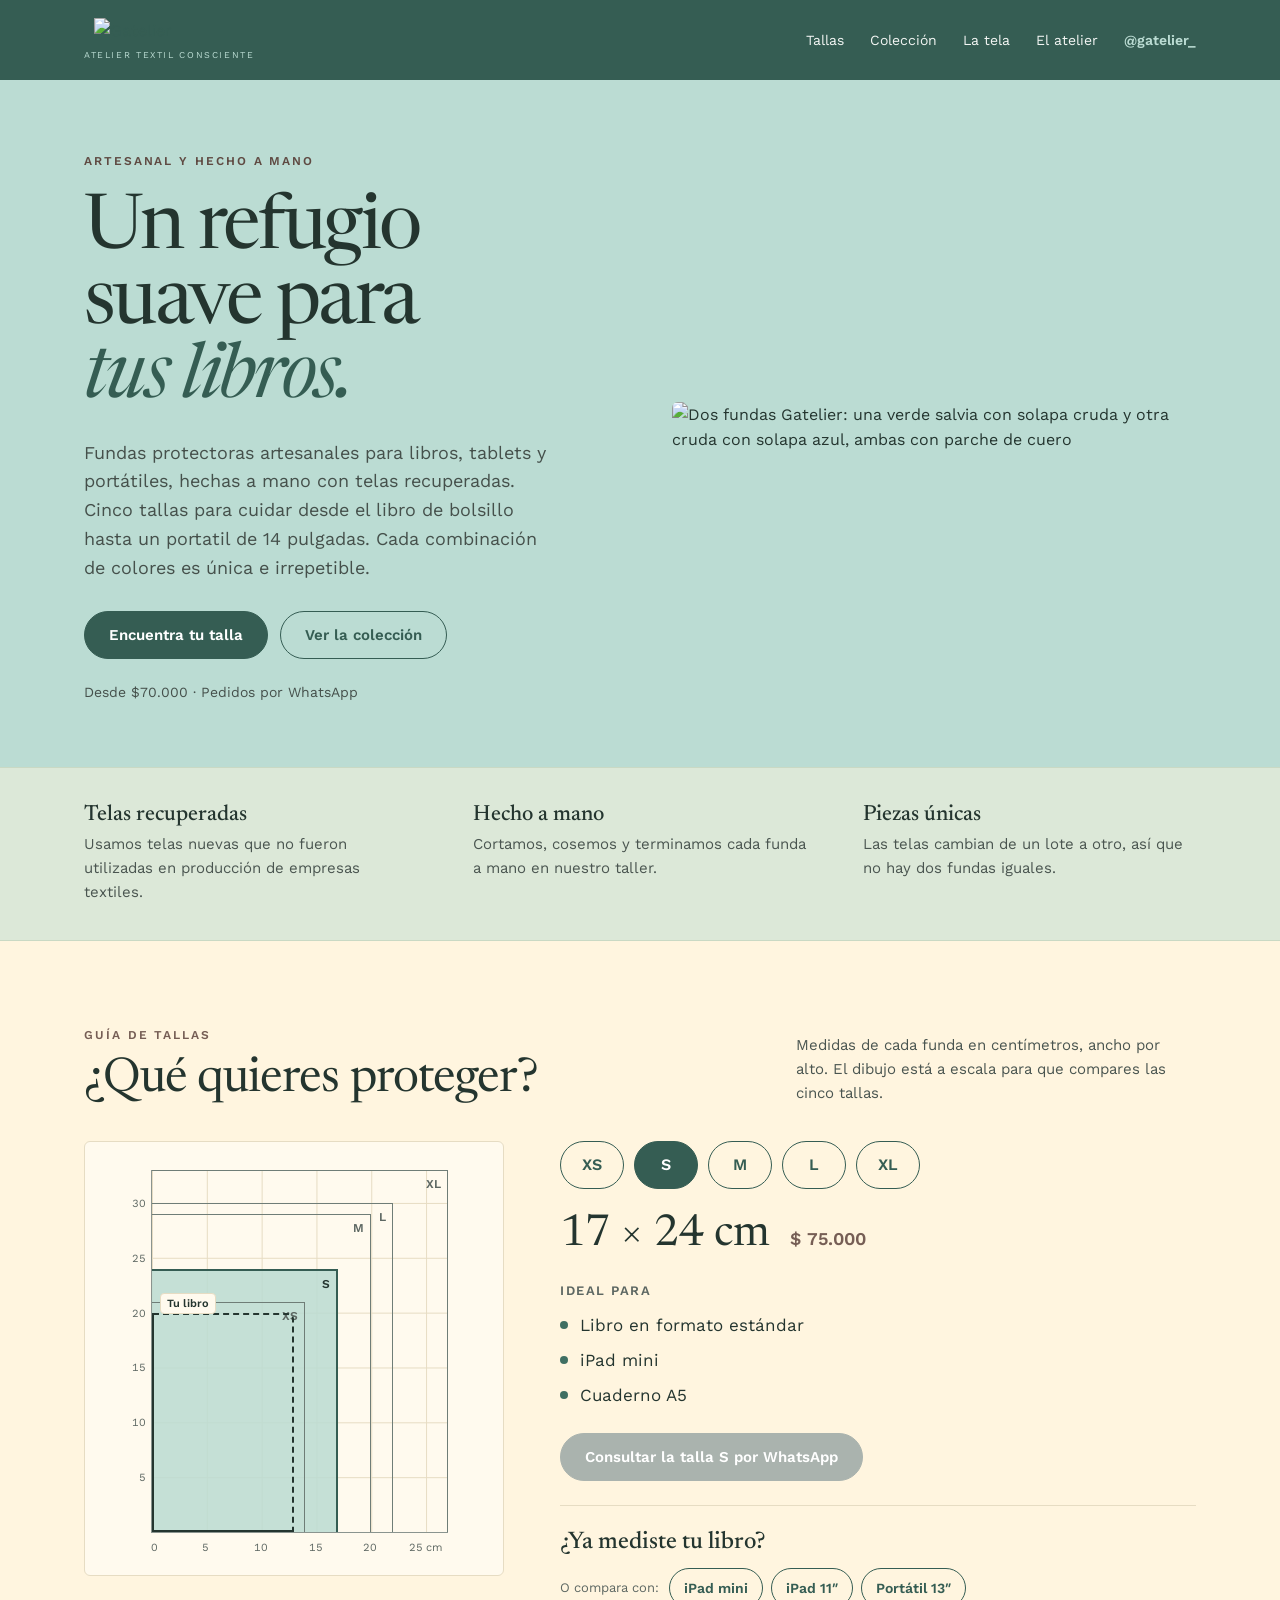
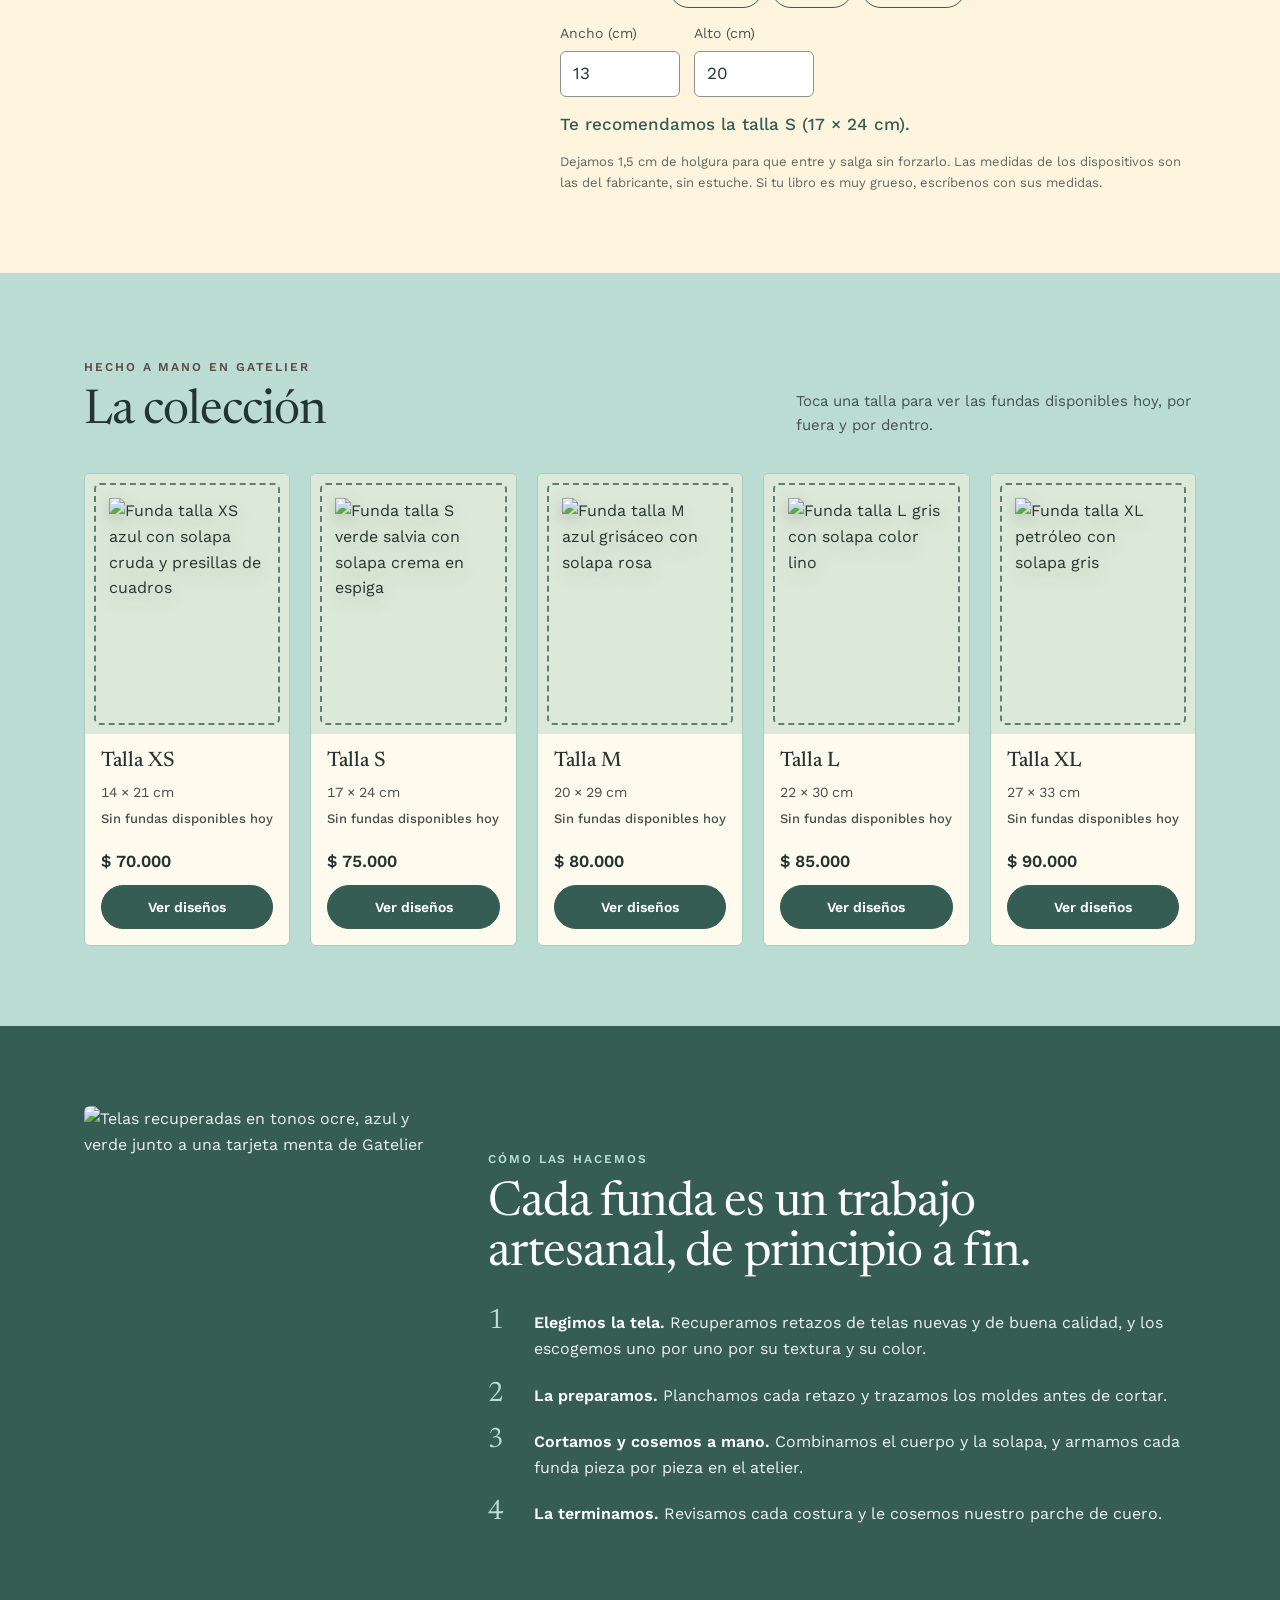
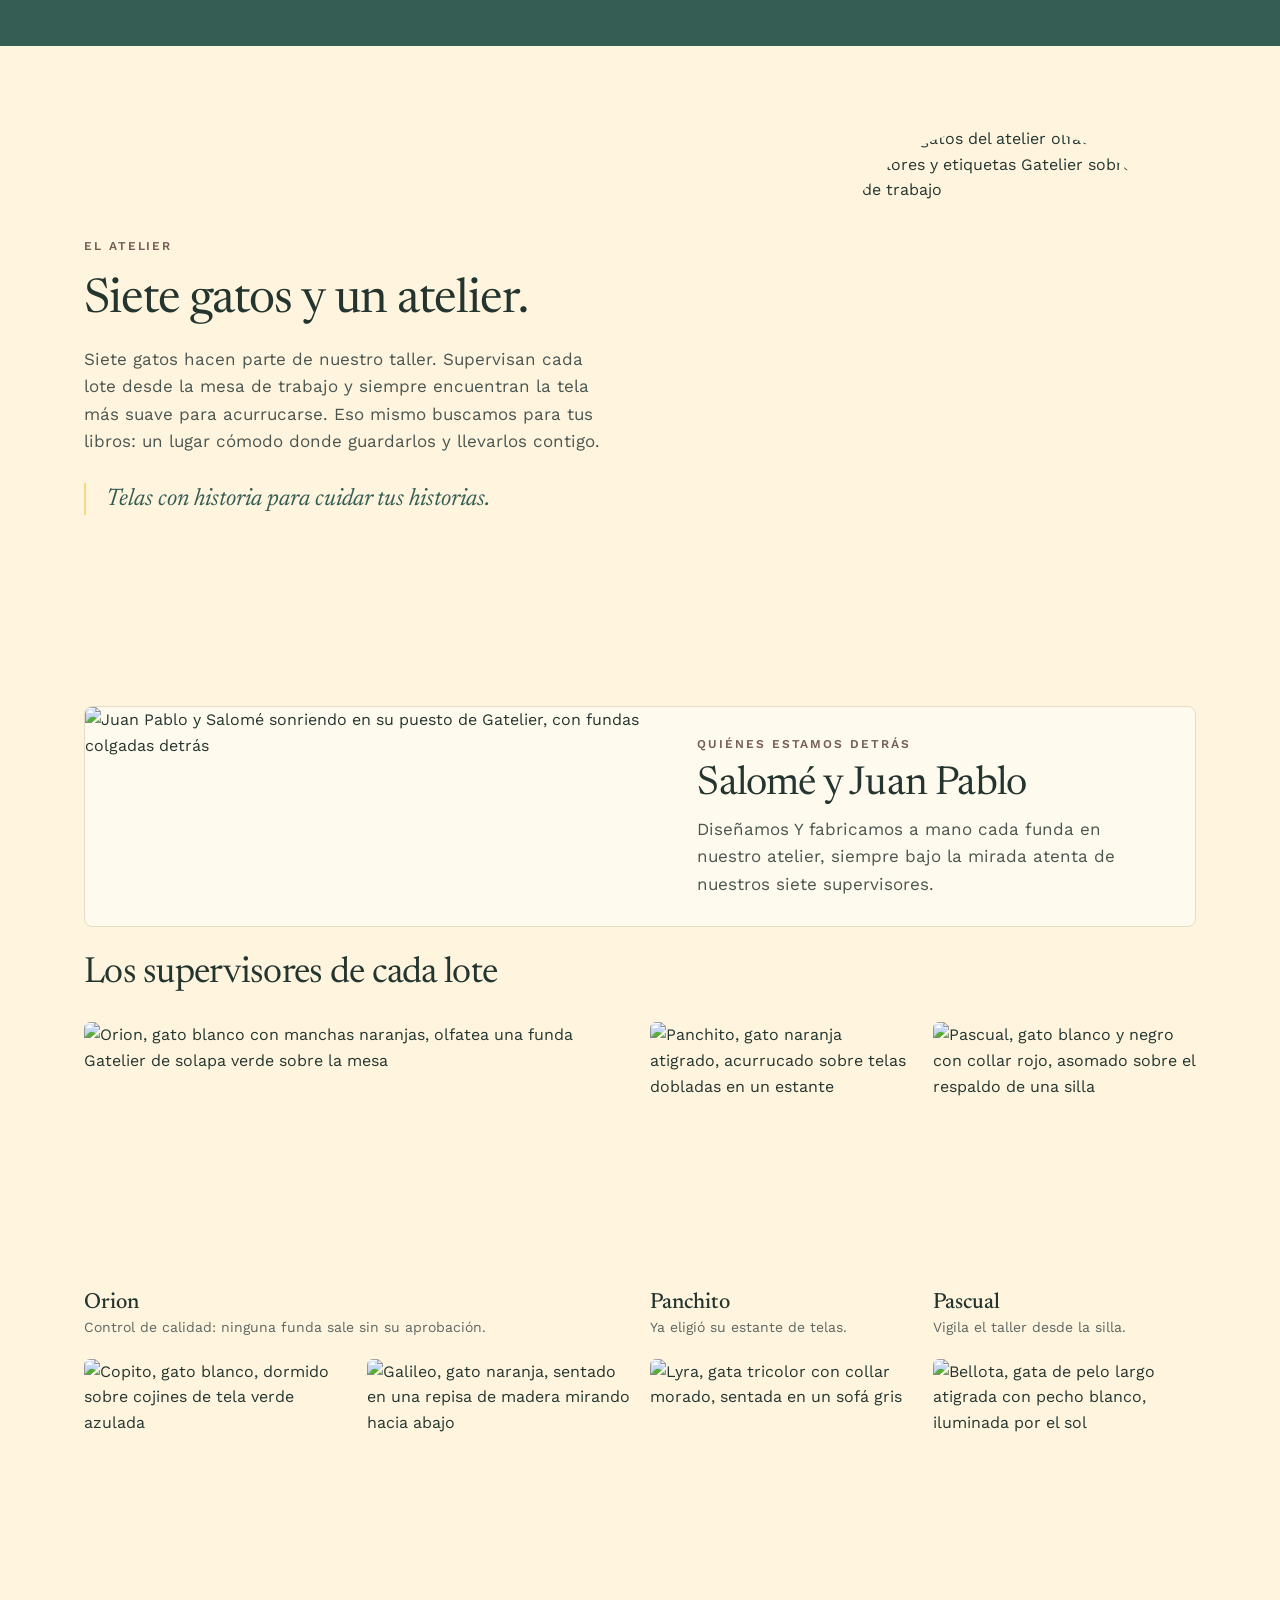
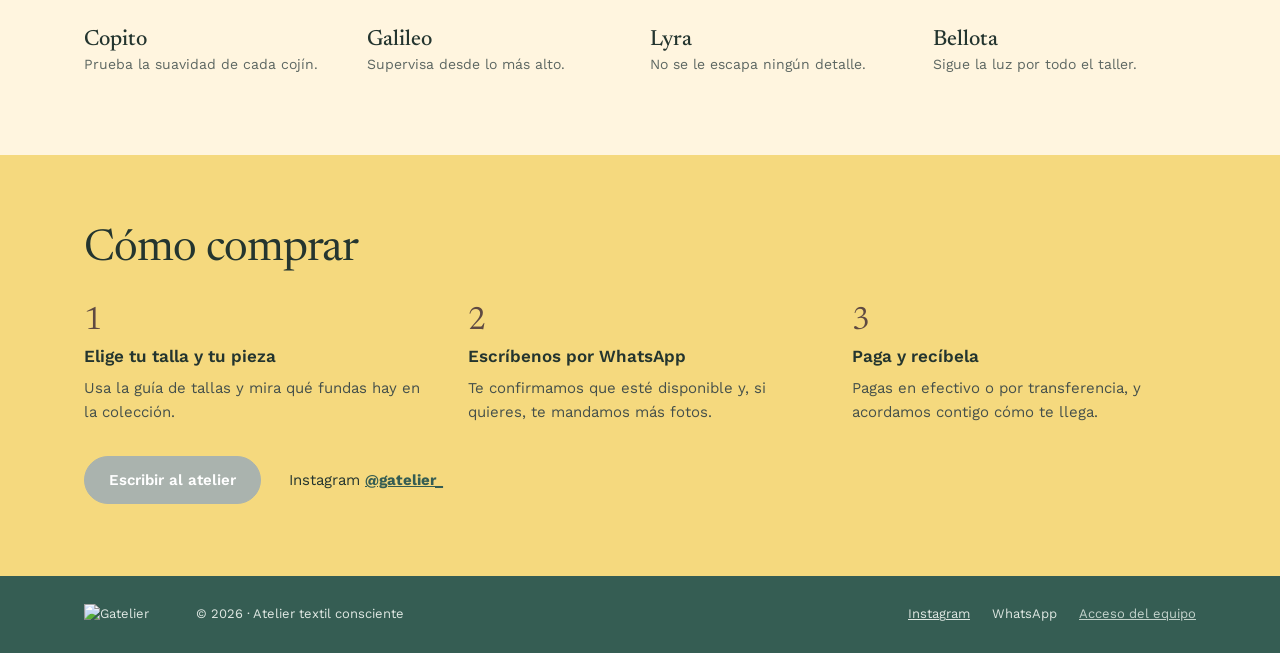
==== commit bf23da17: "Cambio de texto Updated the hero lead paragraph and modified descriptions in the reasons section to " ====
--- a/frontend/index.html
+++ b/frontend/index.html
@@ -249,7 +249,7 @@
       <div class="hero-copy">
         <span class="eyebrow">Artesanal y hecho a mano</span>
         <h1>Un refugio suave para <em>tus libros.</em></h1>
-        <p class="hero-lead">Fundas protectoras artesanales para libros, tablets y portátiles, hechas a mano una por una con telas recuperadas. Hay cinco tallas, del libro de bolsillo al de gran formato, y cada combinación de colores es única.</p>
+        <p class="hero-lead">Fundas protectoras artesanales para libros, tablets y portátiles, hechas a mano con telas recuperadas. Cinco tallas para cuidar desde el libro de bolsillo hasta un portatil de 14 pulgadas. Cada combinación de colores es única e irrepetible.</p>
         <div class="hero-actions">
           <a class="btn" href="#tallas">Encuentra tu talla</a>
           <a class="btn ghost" href="#coleccion">Ver la colección</a>
@@ -263,8 +263,8 @@
 
     <section class="reasons" aria-label="Lo que hace distinto a Gatelier">
       <div class="wrap">
-        <div><h2>Telas recuperadas</h2><p>Usamos retazos de telas nuevas y de buena calidad que sobran de la producción de distintas empresas textiles.</p></div>
-        <div><h2>Hecho a mano</h2><p>Cortamos, cosemos y terminamos cada funda a mano en nuestro atelier, con su solapa, sus presillas y nuestro parche de cuero.</p></div>
+        <div><h2>Telas recuperadas</h2><p>Usamos telas nuevas que no fueron utilizadas en producción de empresas textiles.</p></div>
+        <div><h2>Hecho a mano</h2><p>Cortamos, cosemos y terminamos cada funda a mano en nuestro taller.</p></div>
         <div><h2>Piezas únicas</h2><p>Las telas cambian de un lote a otro, así que no hay dos fundas iguales.</p></div>
       </div>
     </section>
@@ -341,7 +341,7 @@
         <figcaption>
           <span class="eyebrow">Quiénes estamos detrás</span>
           <strong>Salomé y Juan Pablo</strong>
-          <span>Diseñamos y cosemos a mano cada funda en nuestro atelier, siempre bajo la mirada atenta de nuestros siete supervisores.</span>
+          <span>Diseñamos Y fabricamos a mano cada funda en nuestro atelier, siempre bajo la mirada atenta de nuestros siete supervisores.</span>
         </figcaption>
       </figure>
       <div class="section-head">
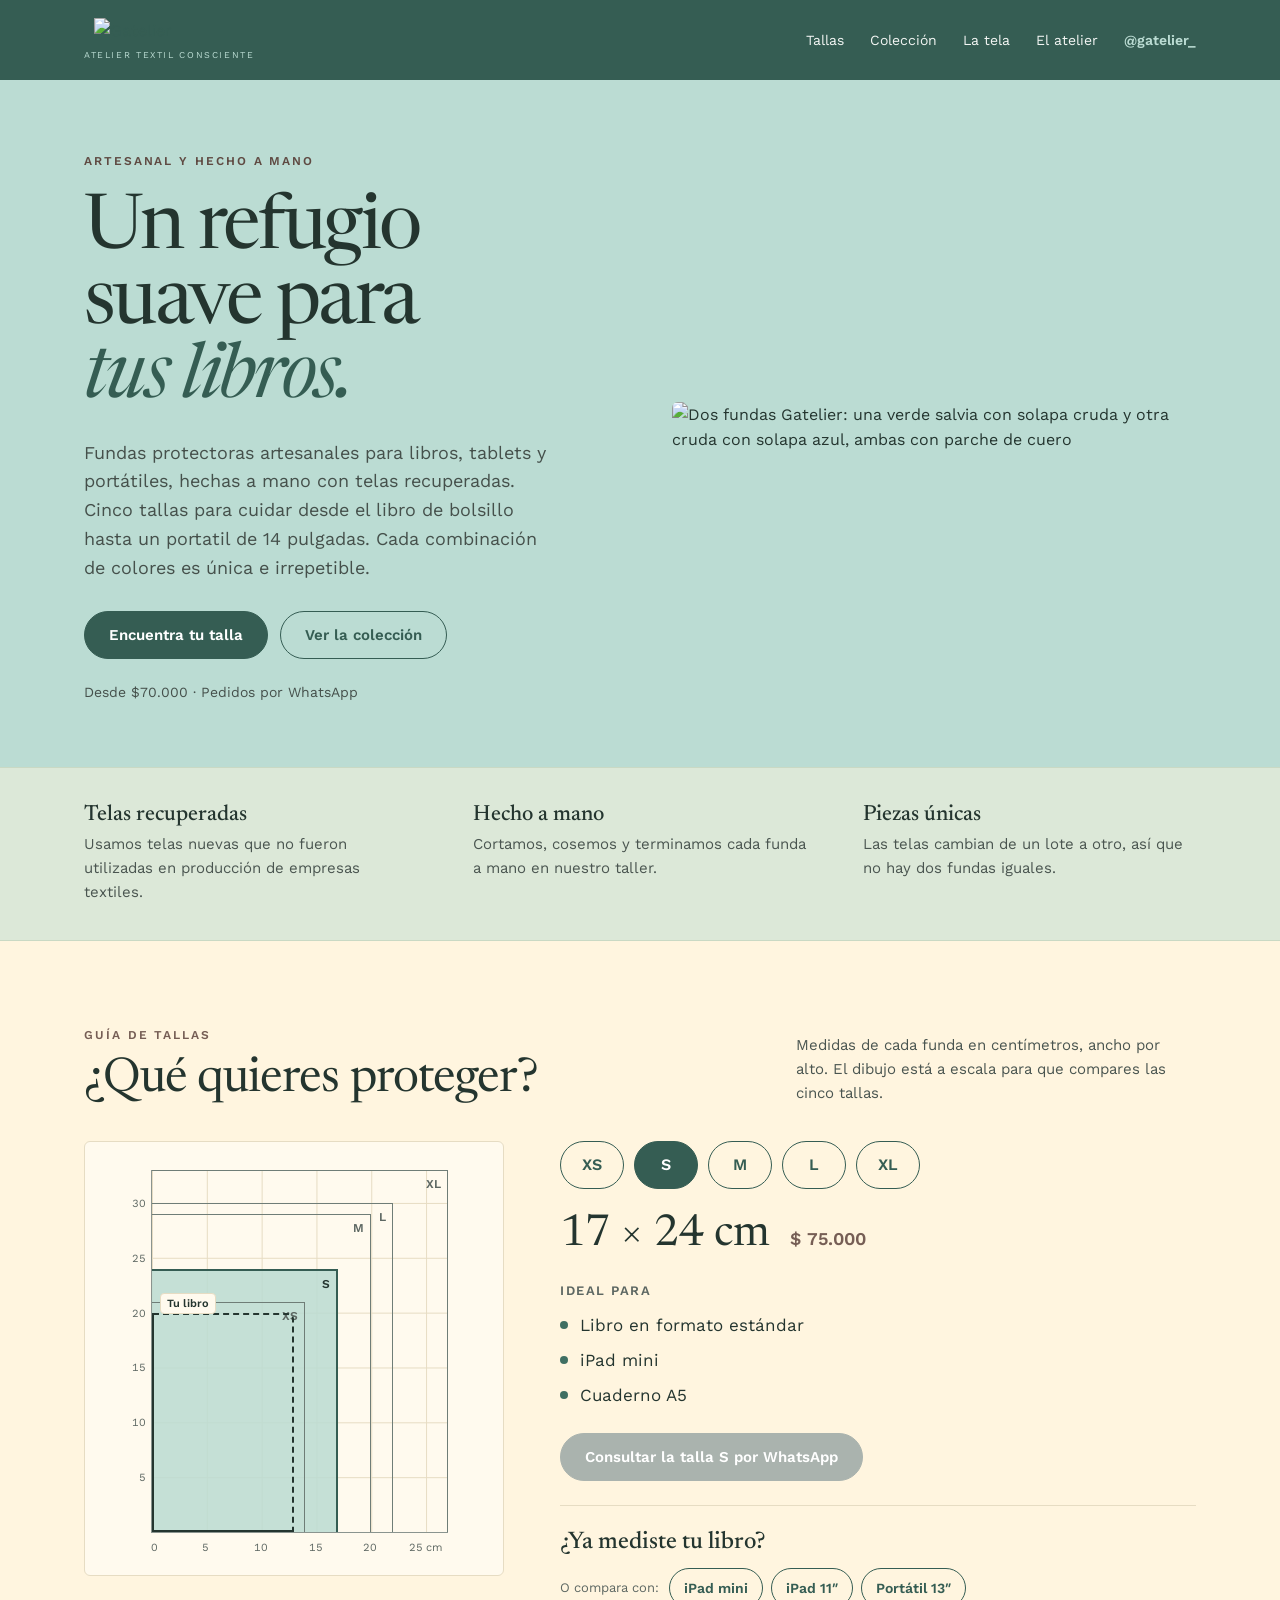
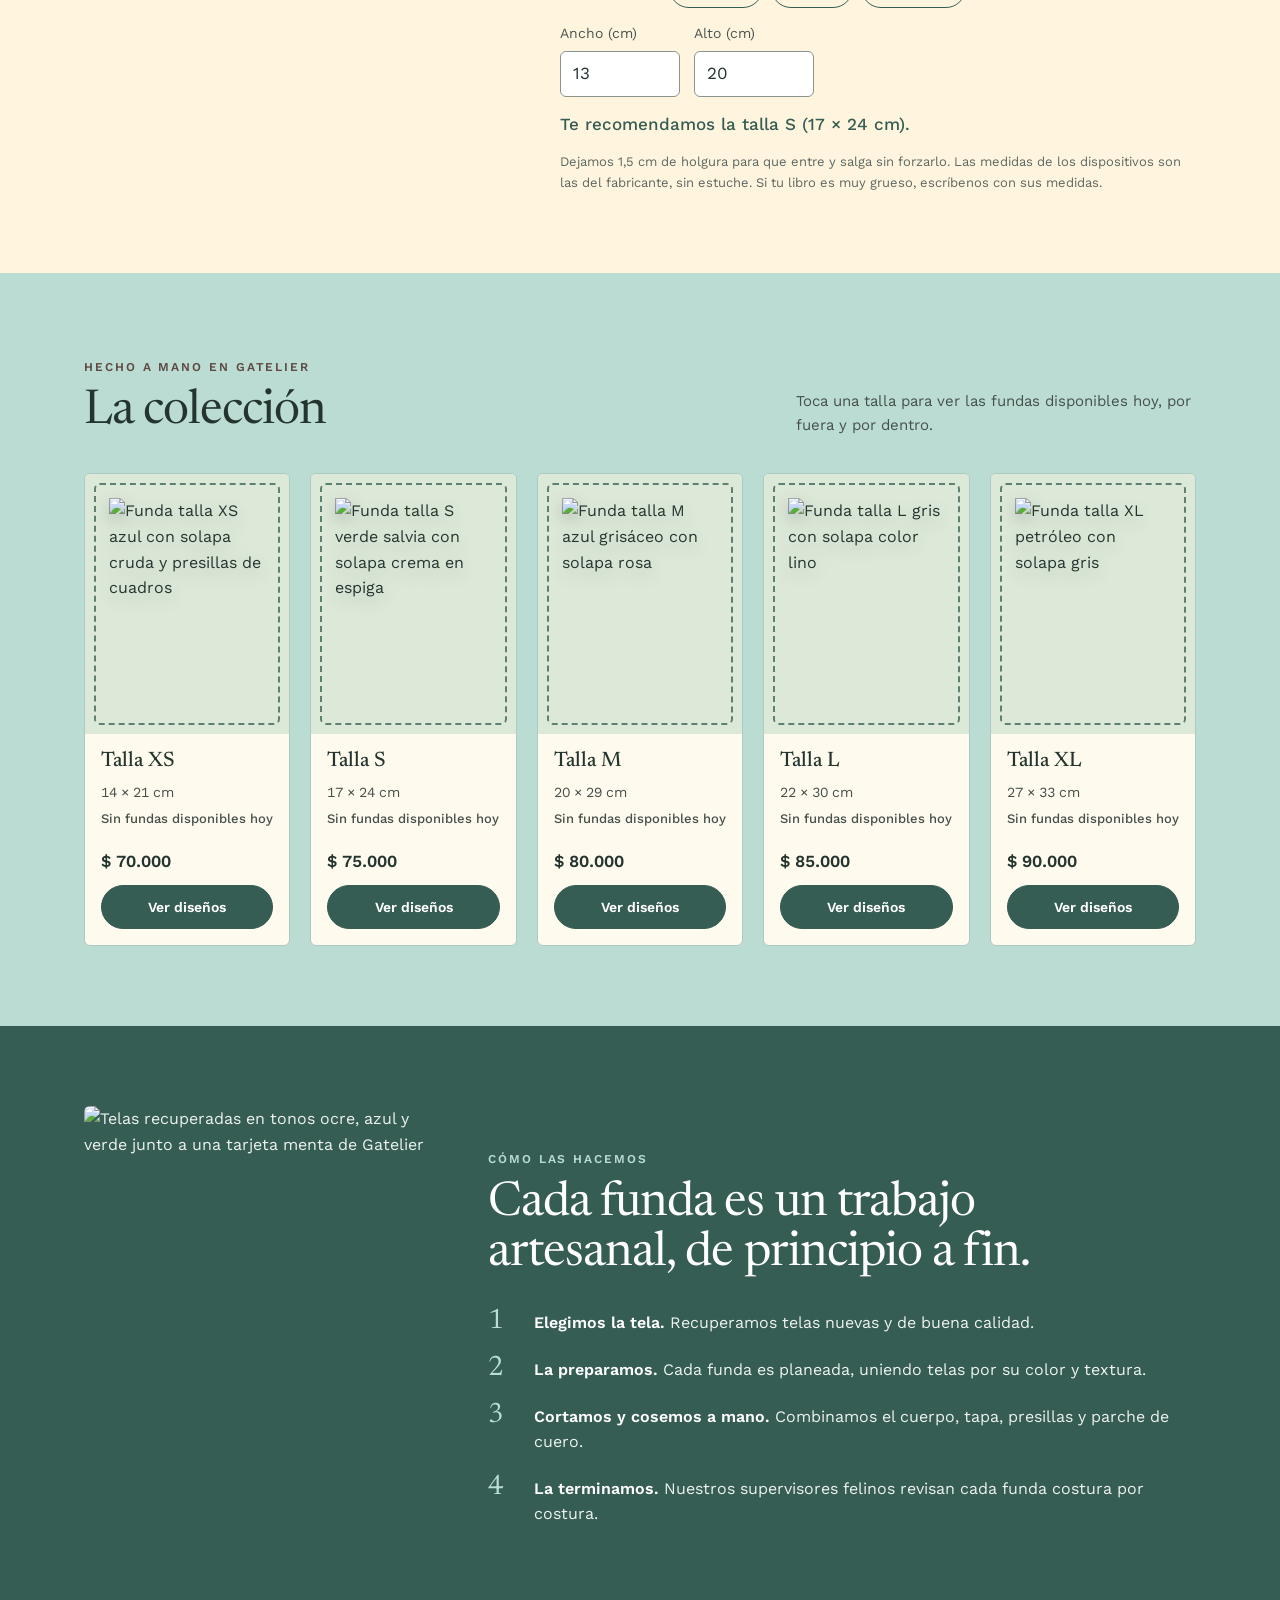
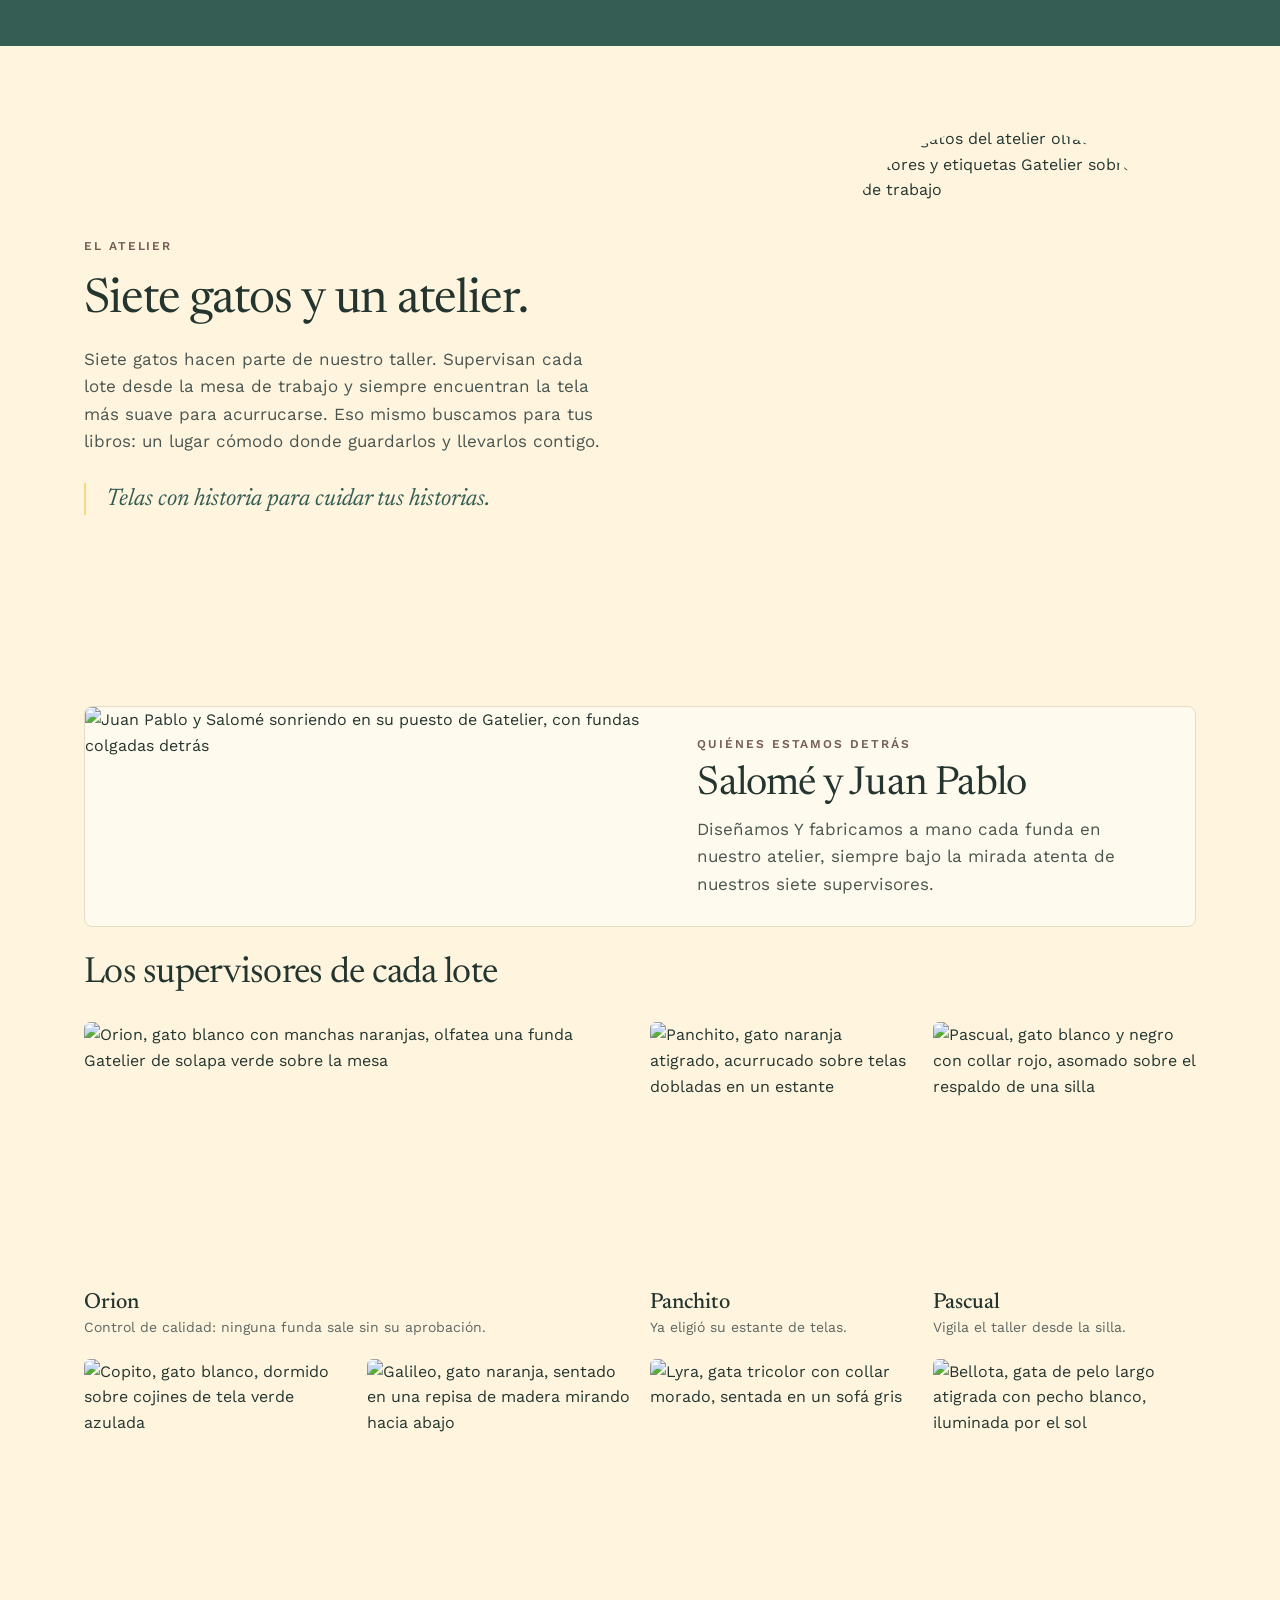
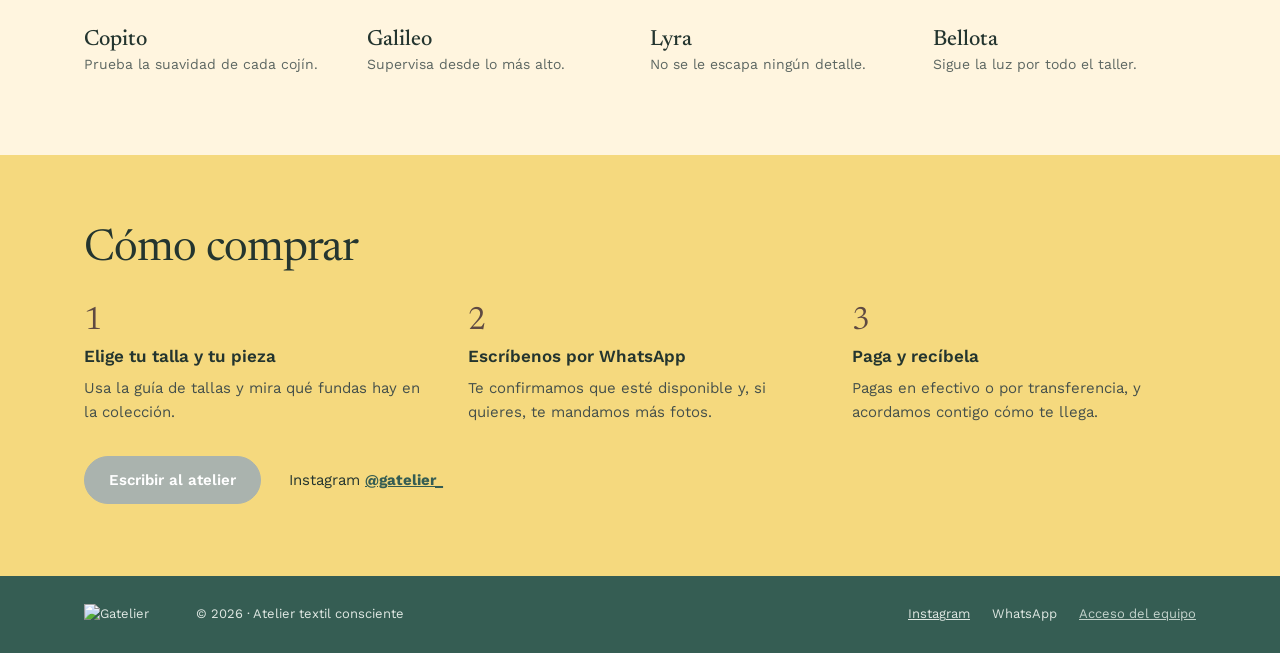
==== commit e9aa9698: "Update fabric production steps in index.html" ====
--- a/frontend/index.html
+++ b/frontend/index.html
@@ -316,10 +316,10 @@
         <div class="fabric-copy">
           <div><span class="eyebrow">Cómo las hacemos</span><h2 class="h2">Cada funda es un trabajo artesanal, de principio a fin.</h2></div>
           <ol class="steps">
-            <li><span class="n">1</span><span><strong>Elegimos la tela.</strong> Recuperamos retazos de telas nuevas y de buena calidad, y los escogemos uno por uno por su textura y su color.</span></li>
-            <li><span class="n">2</span><span><strong>La preparamos.</strong> Planchamos cada retazo y trazamos los moldes antes de cortar.</span></li>
-            <li><span class="n">3</span><span><strong>Cortamos y cosemos a mano.</strong> Combinamos el cuerpo y la solapa, y armamos cada funda pieza por pieza en el atelier.</span></li>
-            <li><span class="n">4</span><span><strong>La terminamos.</strong> Revisamos cada costura y le cosemos nuestro parche de cuero.</span></li>
+            <li><span class="n">1</span><span><strong>Elegimos la tela.</strong> Recuperamos telas nuevas y de buena calidad.</span></li>
+            <li><span class="n">2</span><span><strong>La preparamos.</strong> Cada funda es planeada, uniendo telas por su color y textura.</span></li>
+            <li><span class="n">3</span><span><strong>Cortamos y cosemos a mano.</strong> Combinamos el cuerpo, tapa, presillas y parche de cuero.</span></li>
+            <li><span class="n">4</span><span><strong>La terminamos.</strong> Nuestros supervisores felinos revisan cada funda costura por costura.</span></li>
           </ol>
         </div>
       </div>
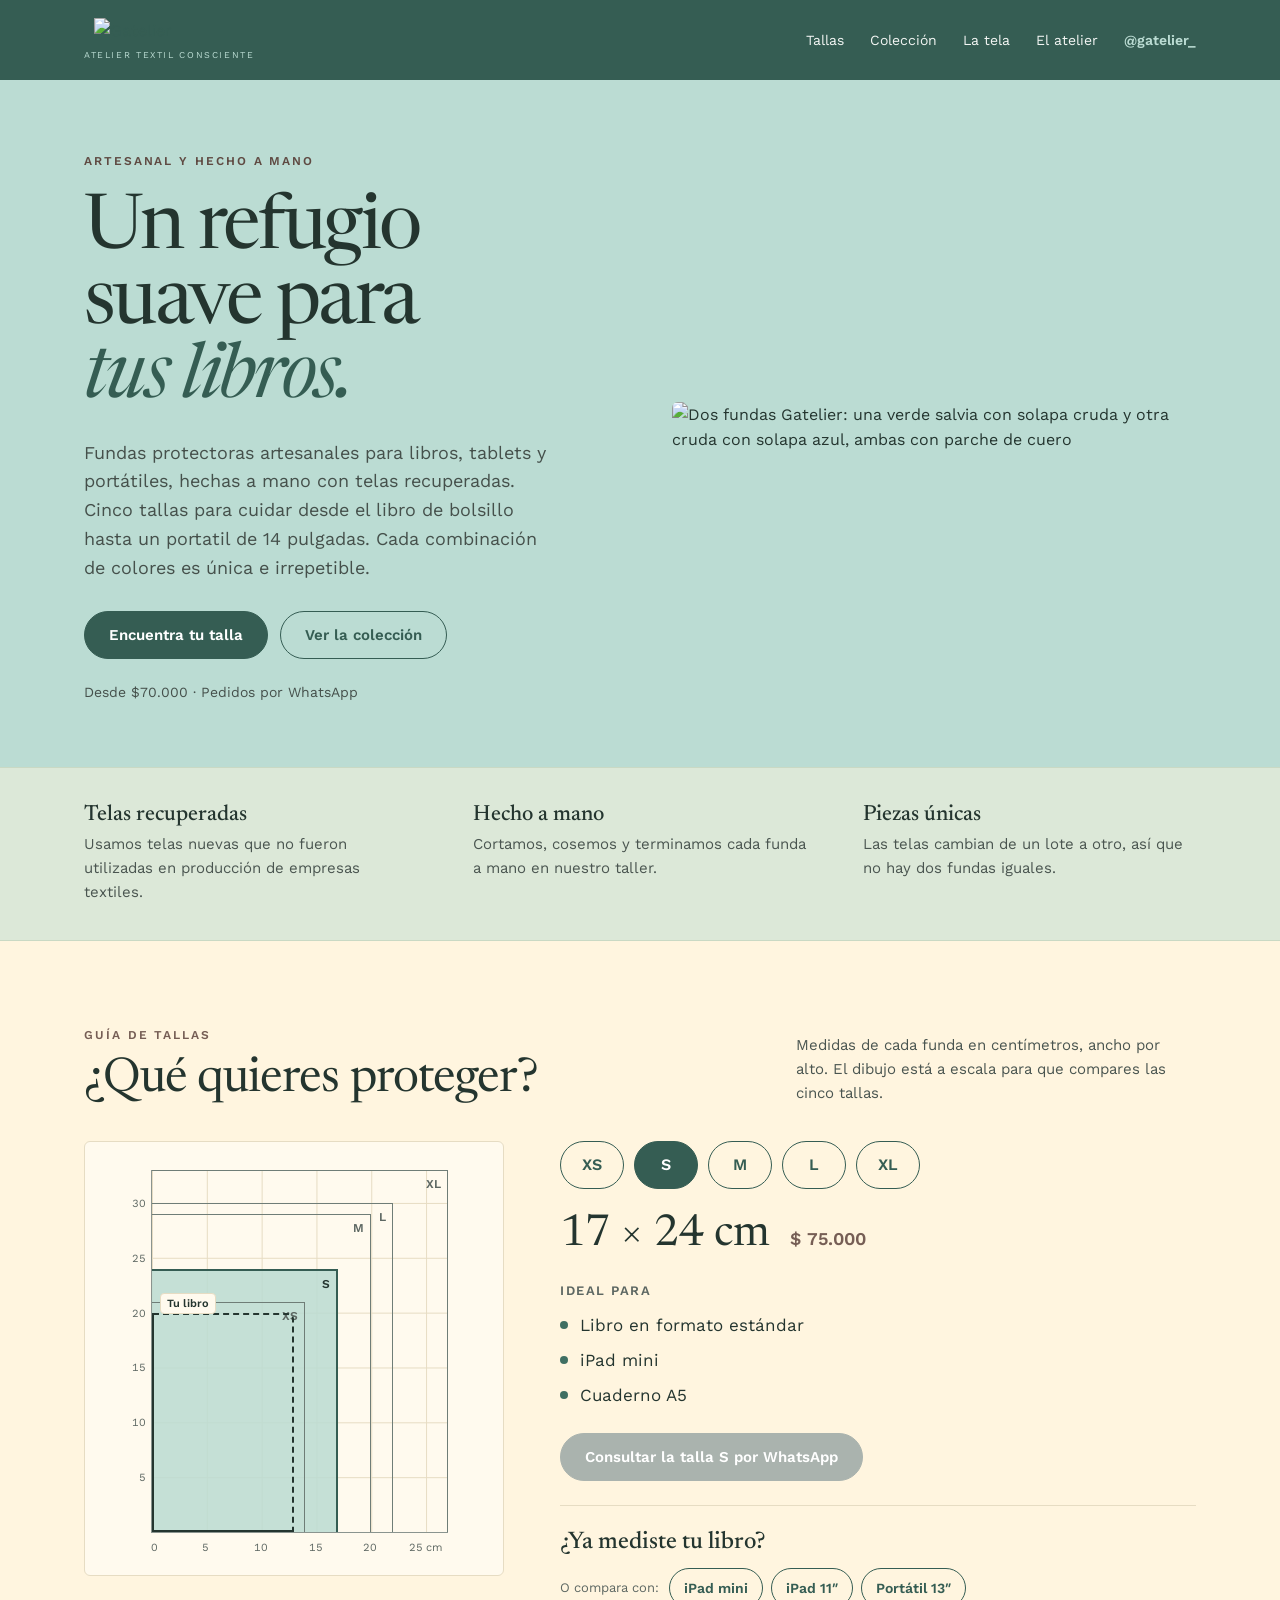
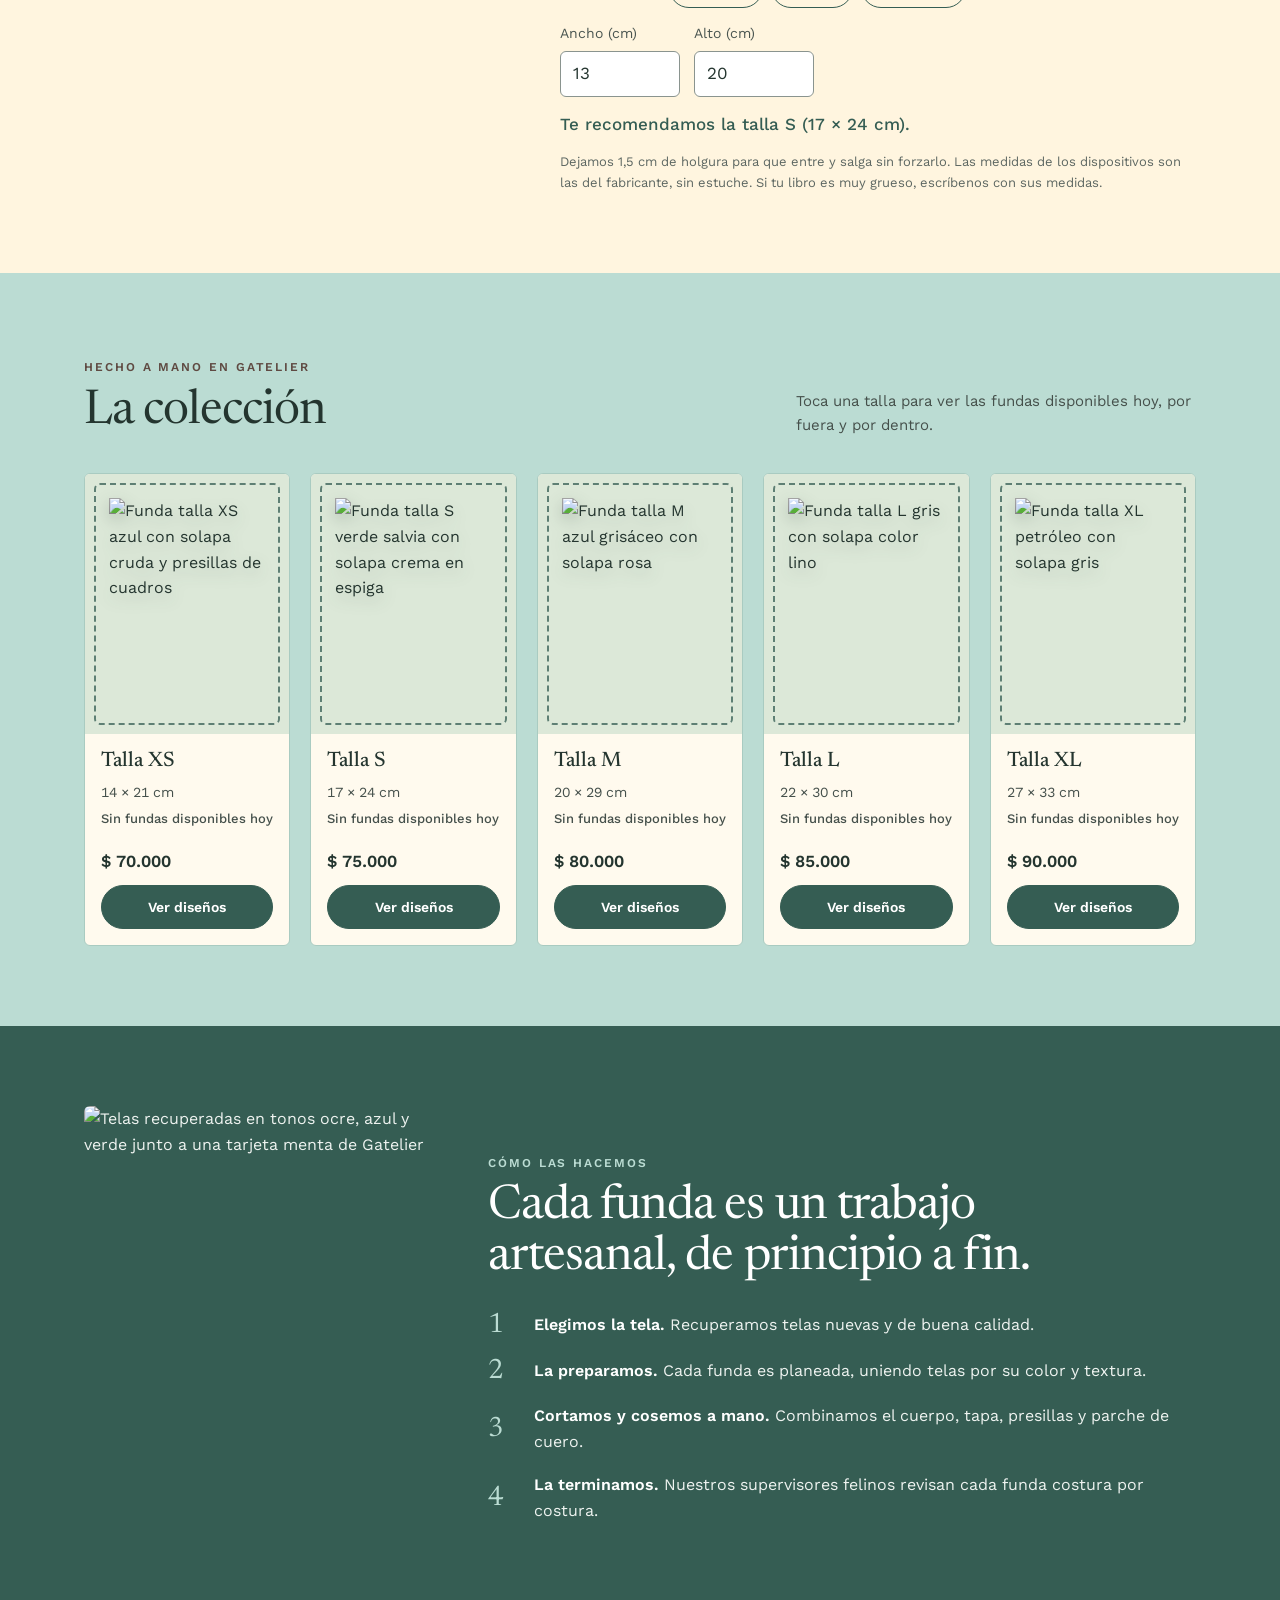
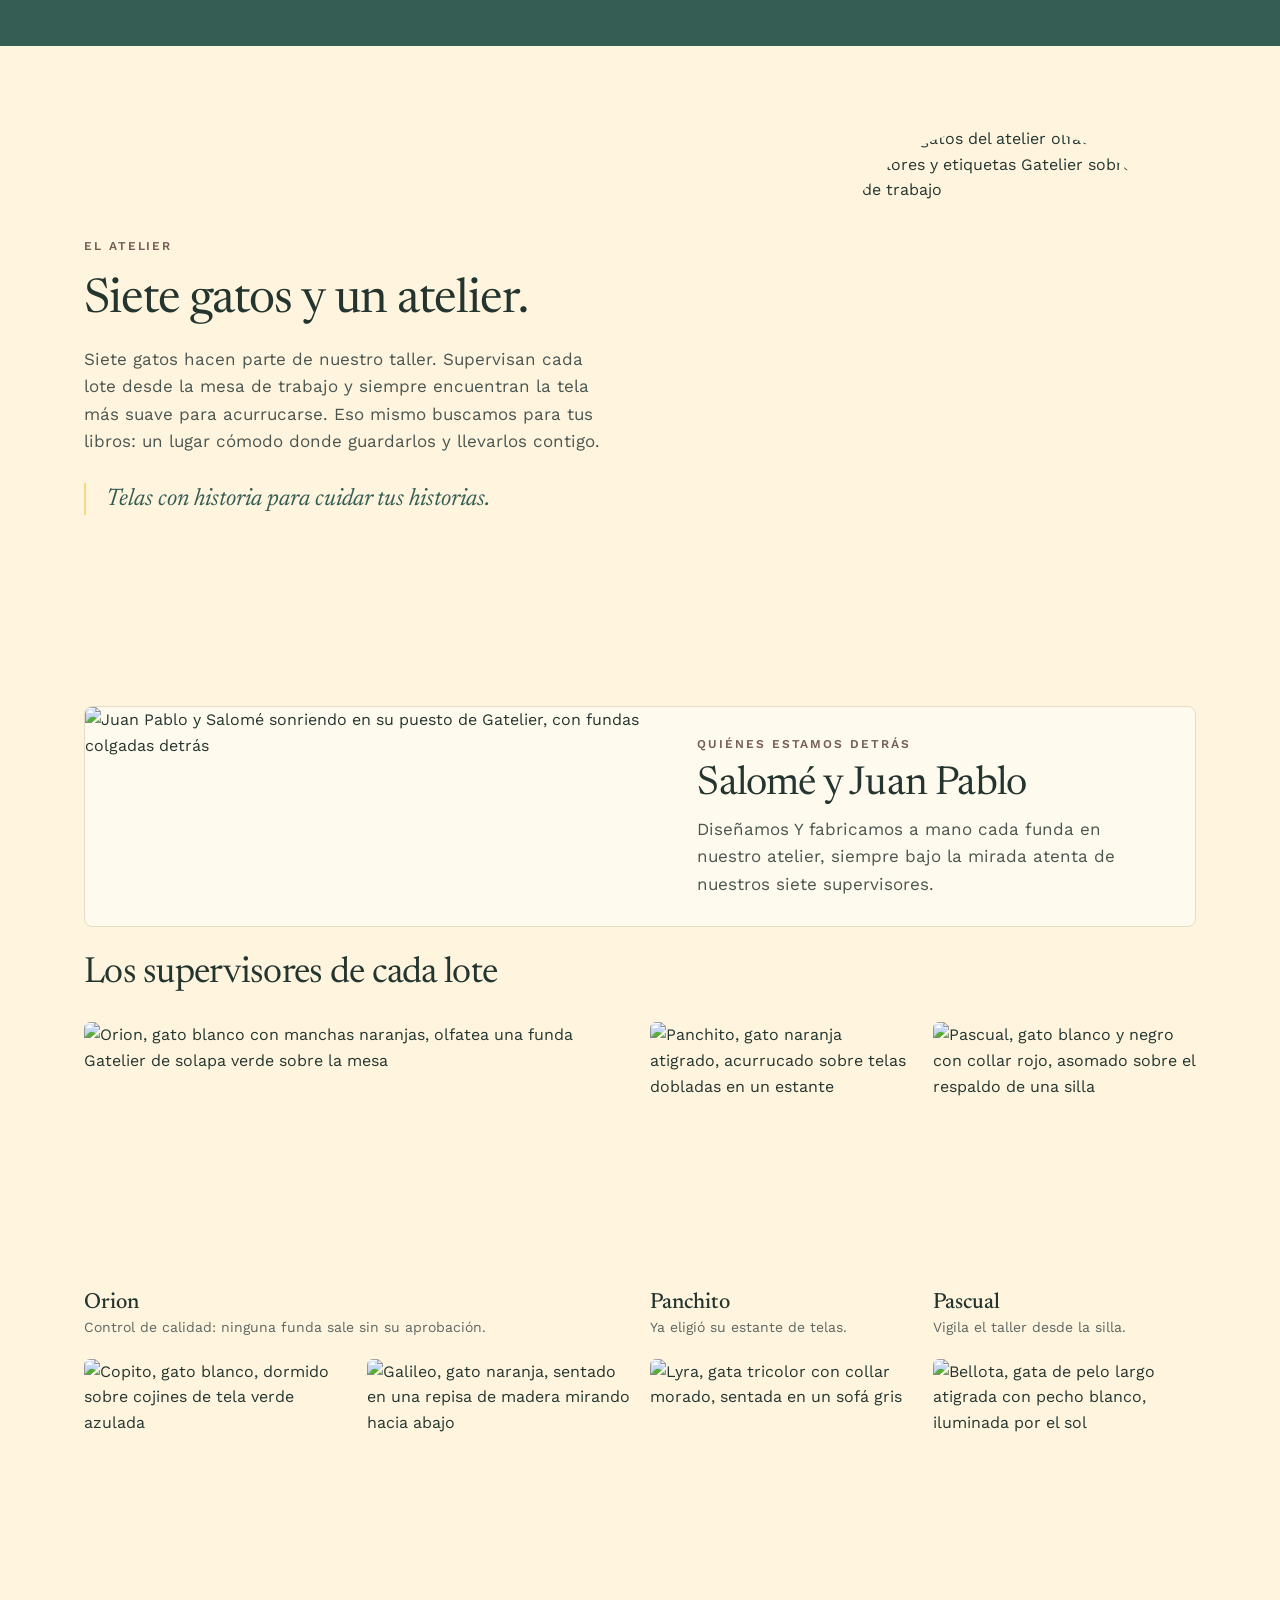
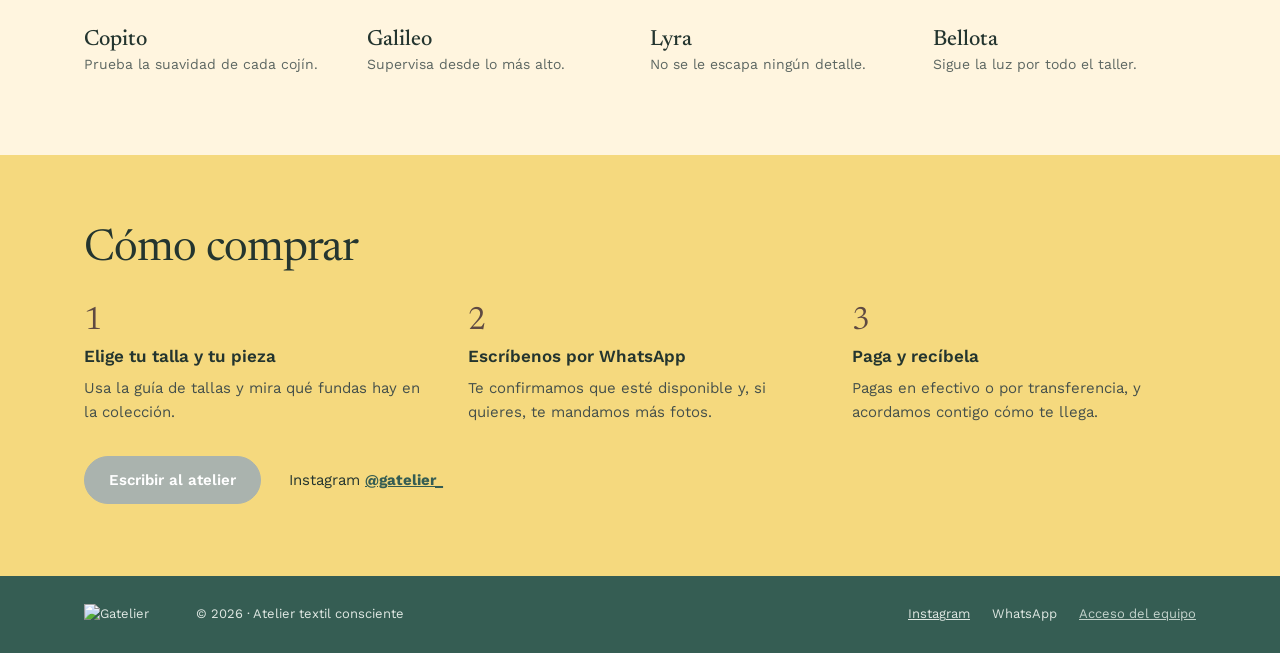
==== commit f85146da: "Portada: centrar los números de «Cómo las hacemos» con su texto Co-Authored-By: Claude Opus 5.5 <nor" ====
--- a/frontend/index.html
+++ b/frontend/index.html
@@ -169,8 +169,8 @@
     .fabric .eyebrow{color:var(--mint)}
     .fabric .h2{color:var(--white)}
     .steps{margin:0;padding:0;list-style:none;display:flex;flex-direction:column;gap:18px}
-    .steps li{display:flex;gap:18px;align-items:baseline}
-    .steps .n{font:28px var(--serif);color:var(--mint);width:28px;flex:none}
+    .steps li{display:flex;gap:18px;align-items:center}
+    .steps .n{font:28px/1 var(--serif);color:var(--mint);width:28px;flex:none}
     .steps strong{color:var(--white);font-weight:600}
 
     /* Atelier y gatos */
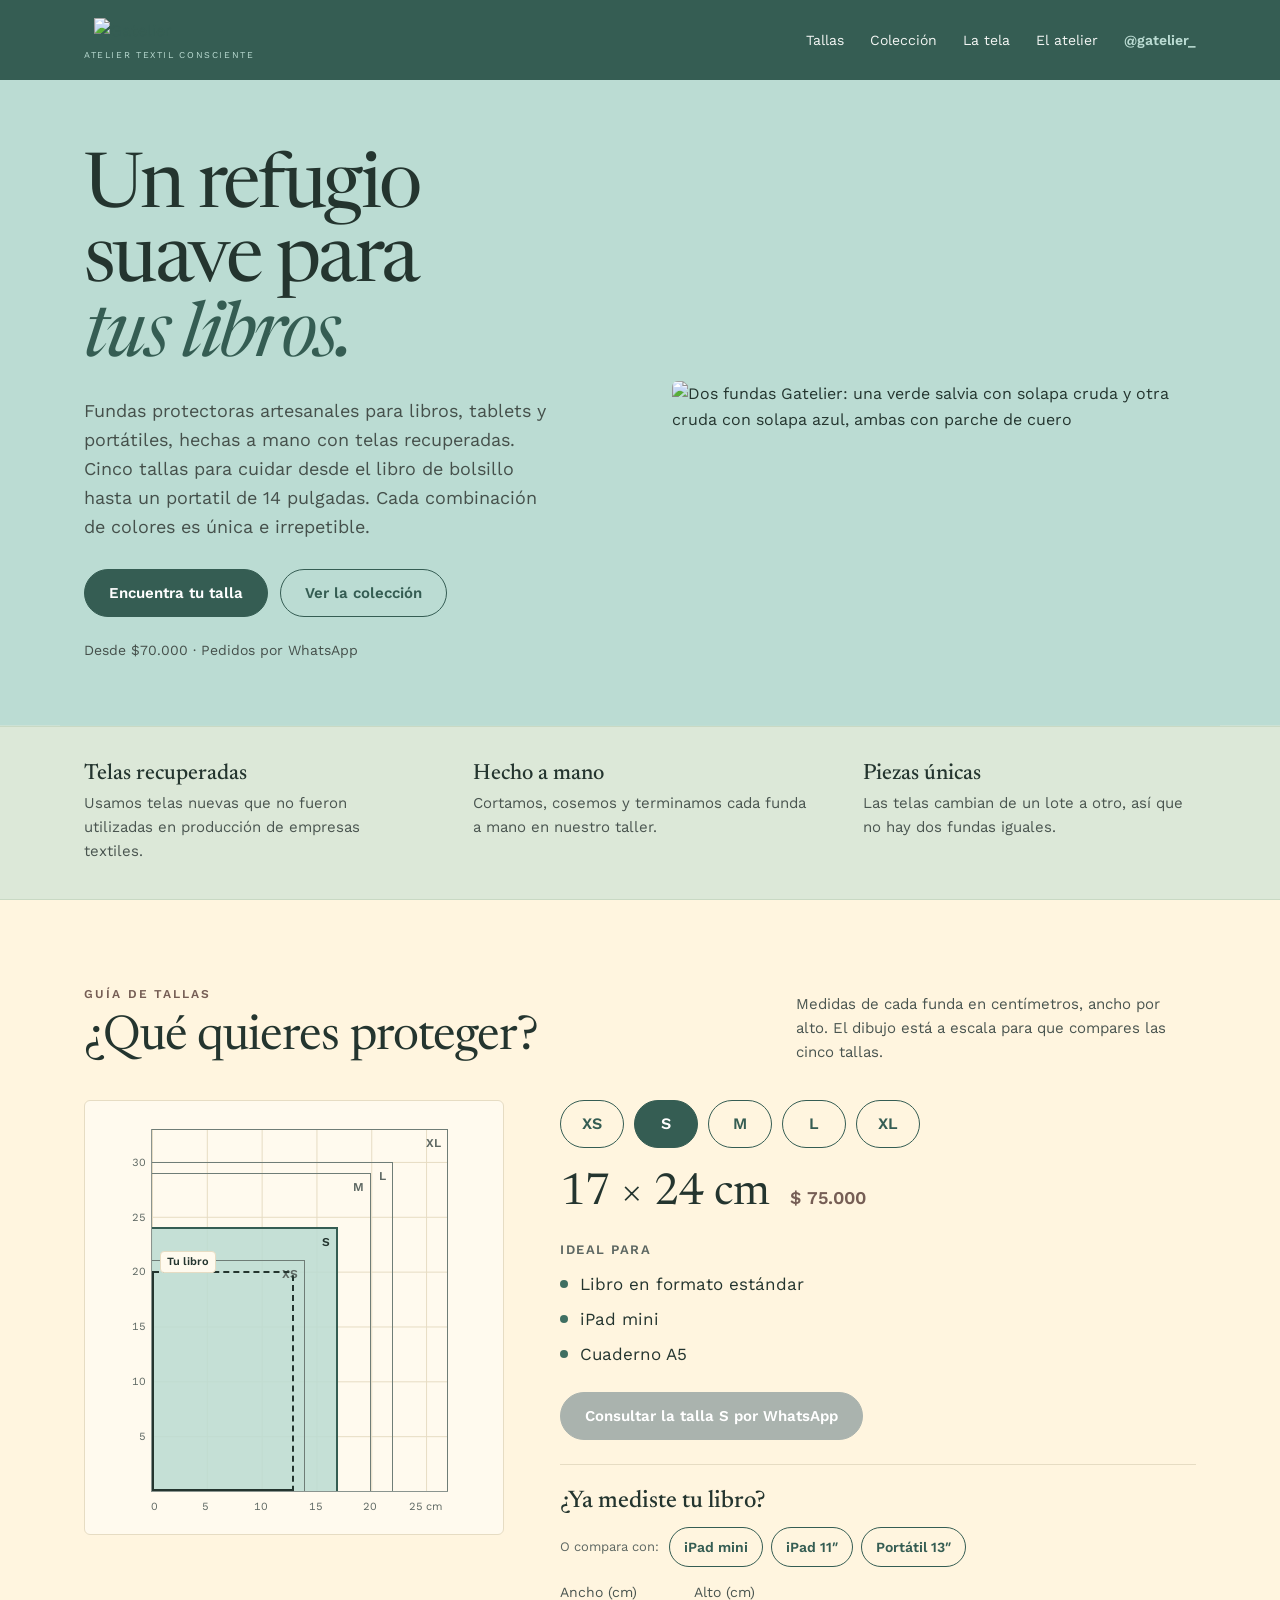
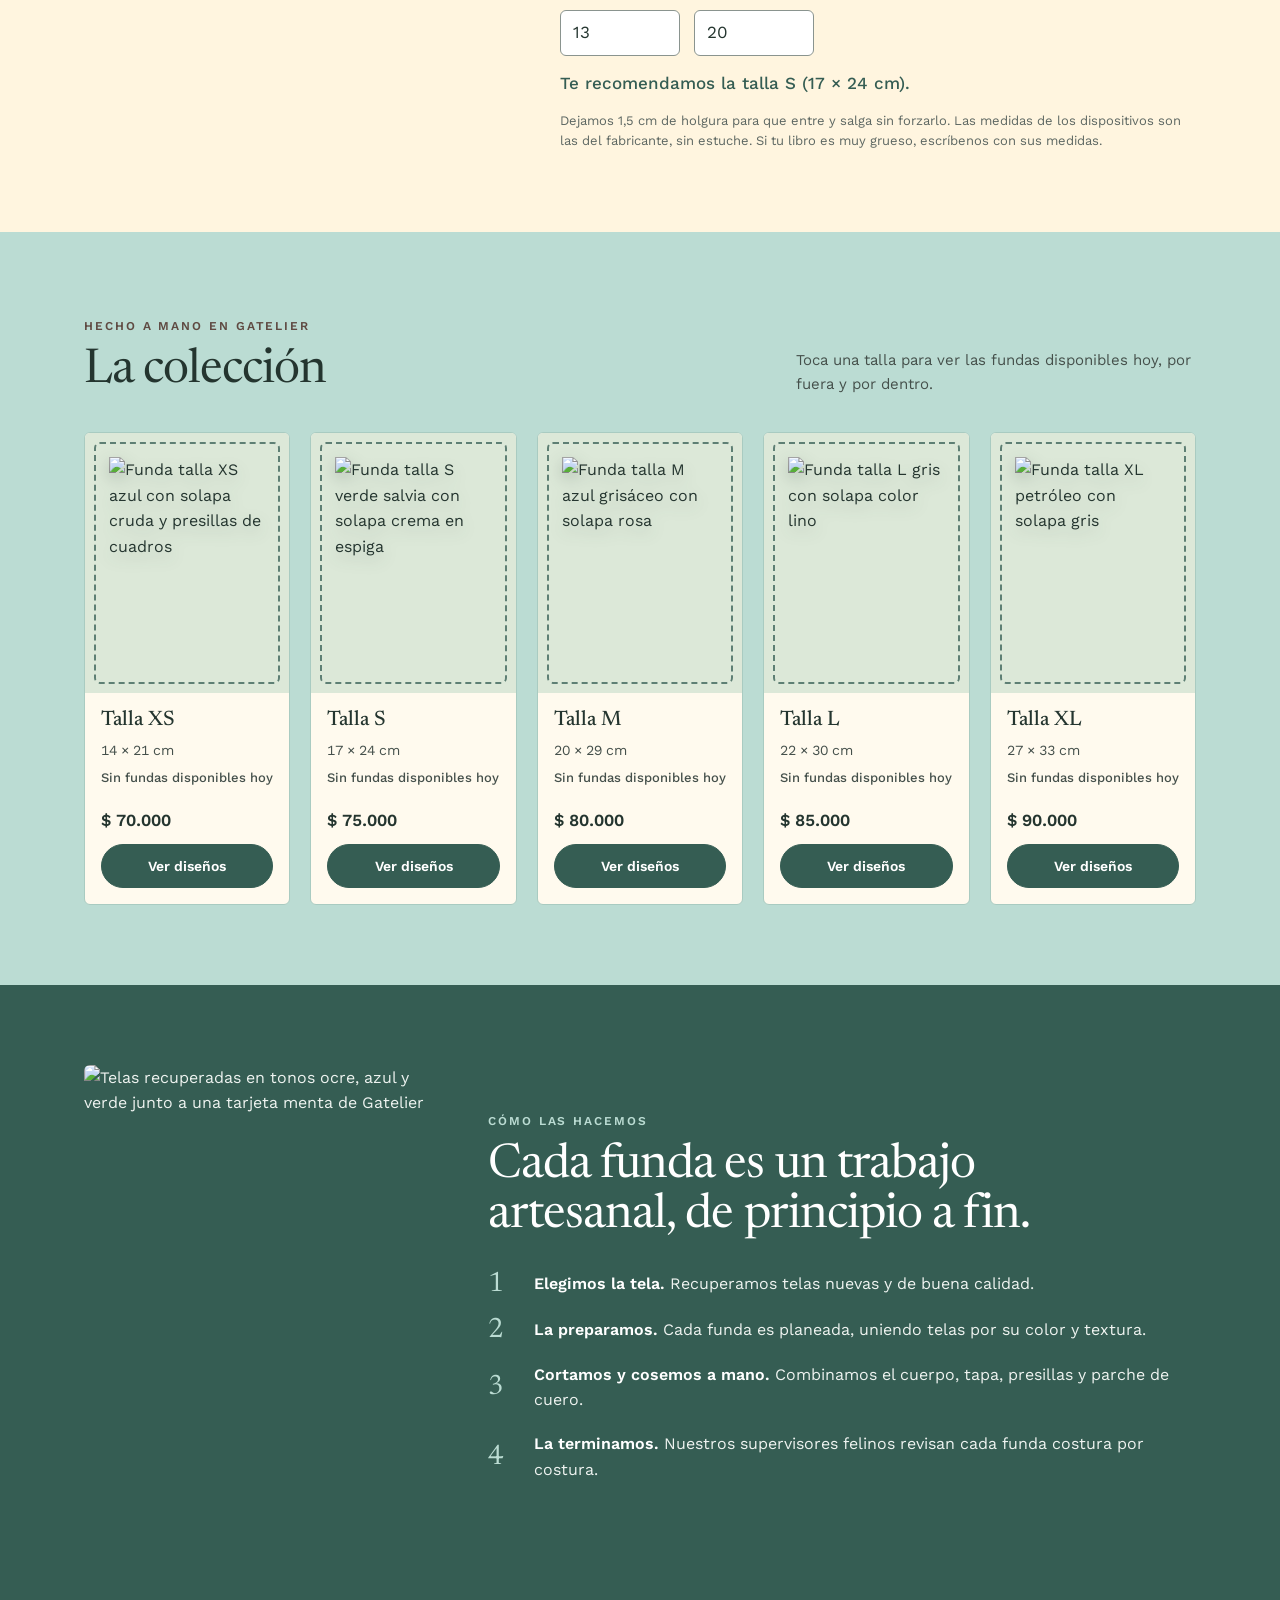
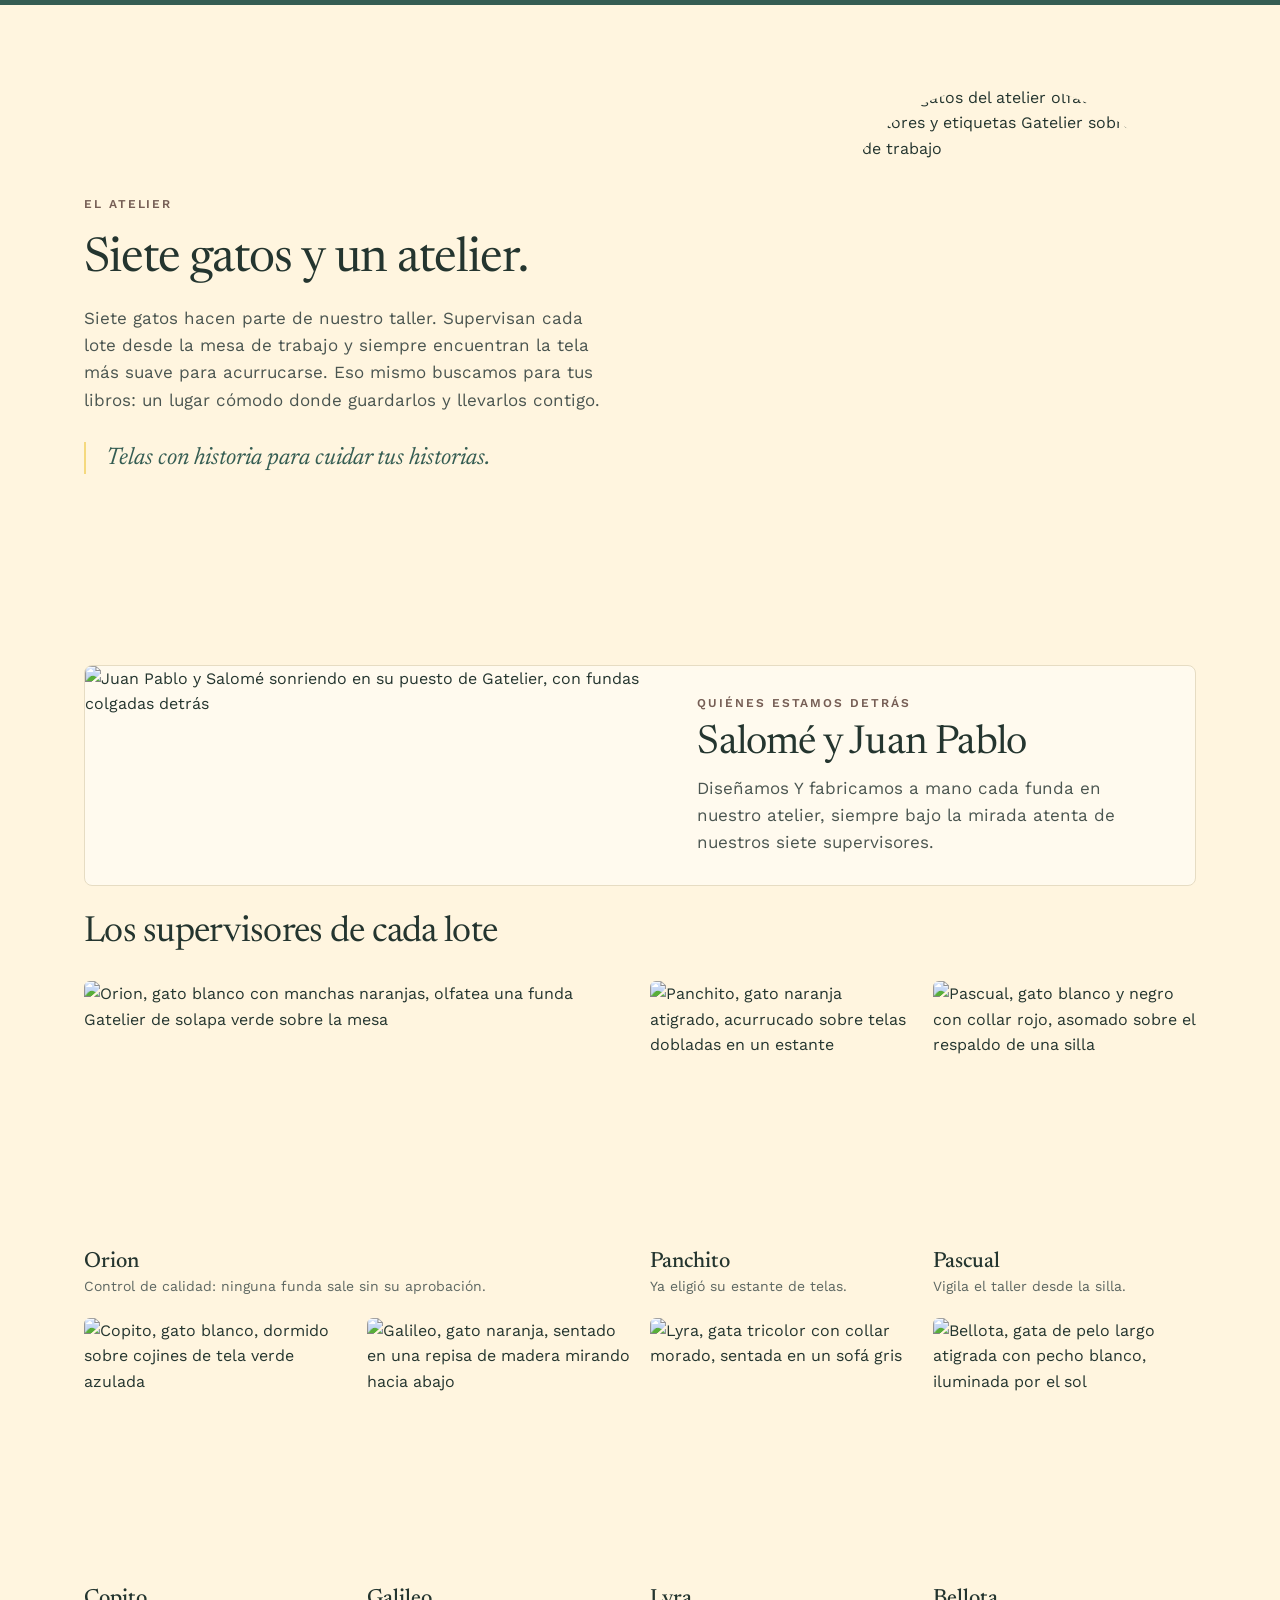
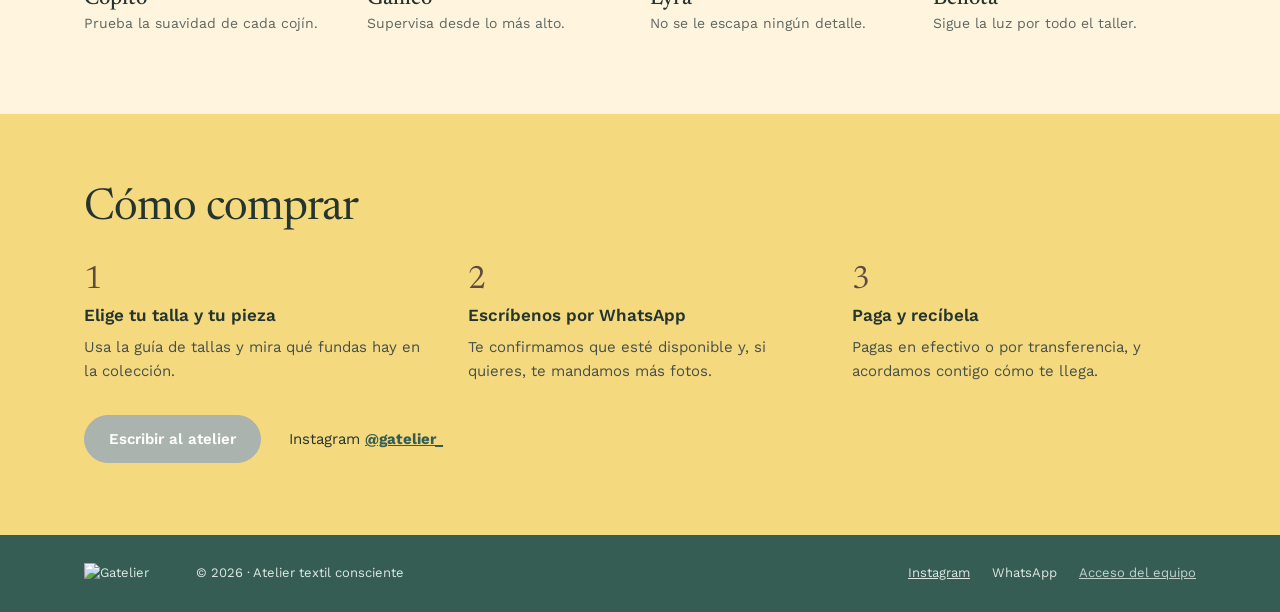
==== commit 53aca750: "Remove eyebrow text from hero section" ====
--- a/frontend/index.html
+++ b/frontend/index.html
@@ -247,7 +247,6 @@
   <main>
     <section class="wrap hero">
       <div class="hero-copy">
-        <span class="eyebrow">Artesanal y hecho a mano</span>
         <h1>Un refugio suave para <em>tus libros.</em></h1>
         <p class="hero-lead">Fundas protectoras artesanales para libros, tablets y portátiles, hechas a mano con telas recuperadas. Cinco tallas para cuidar desde el libro de bolsillo hasta un portatil de 14 pulgadas. Cada combinación de colores es única e irrepetible.</p>
         <div class="hero-actions">
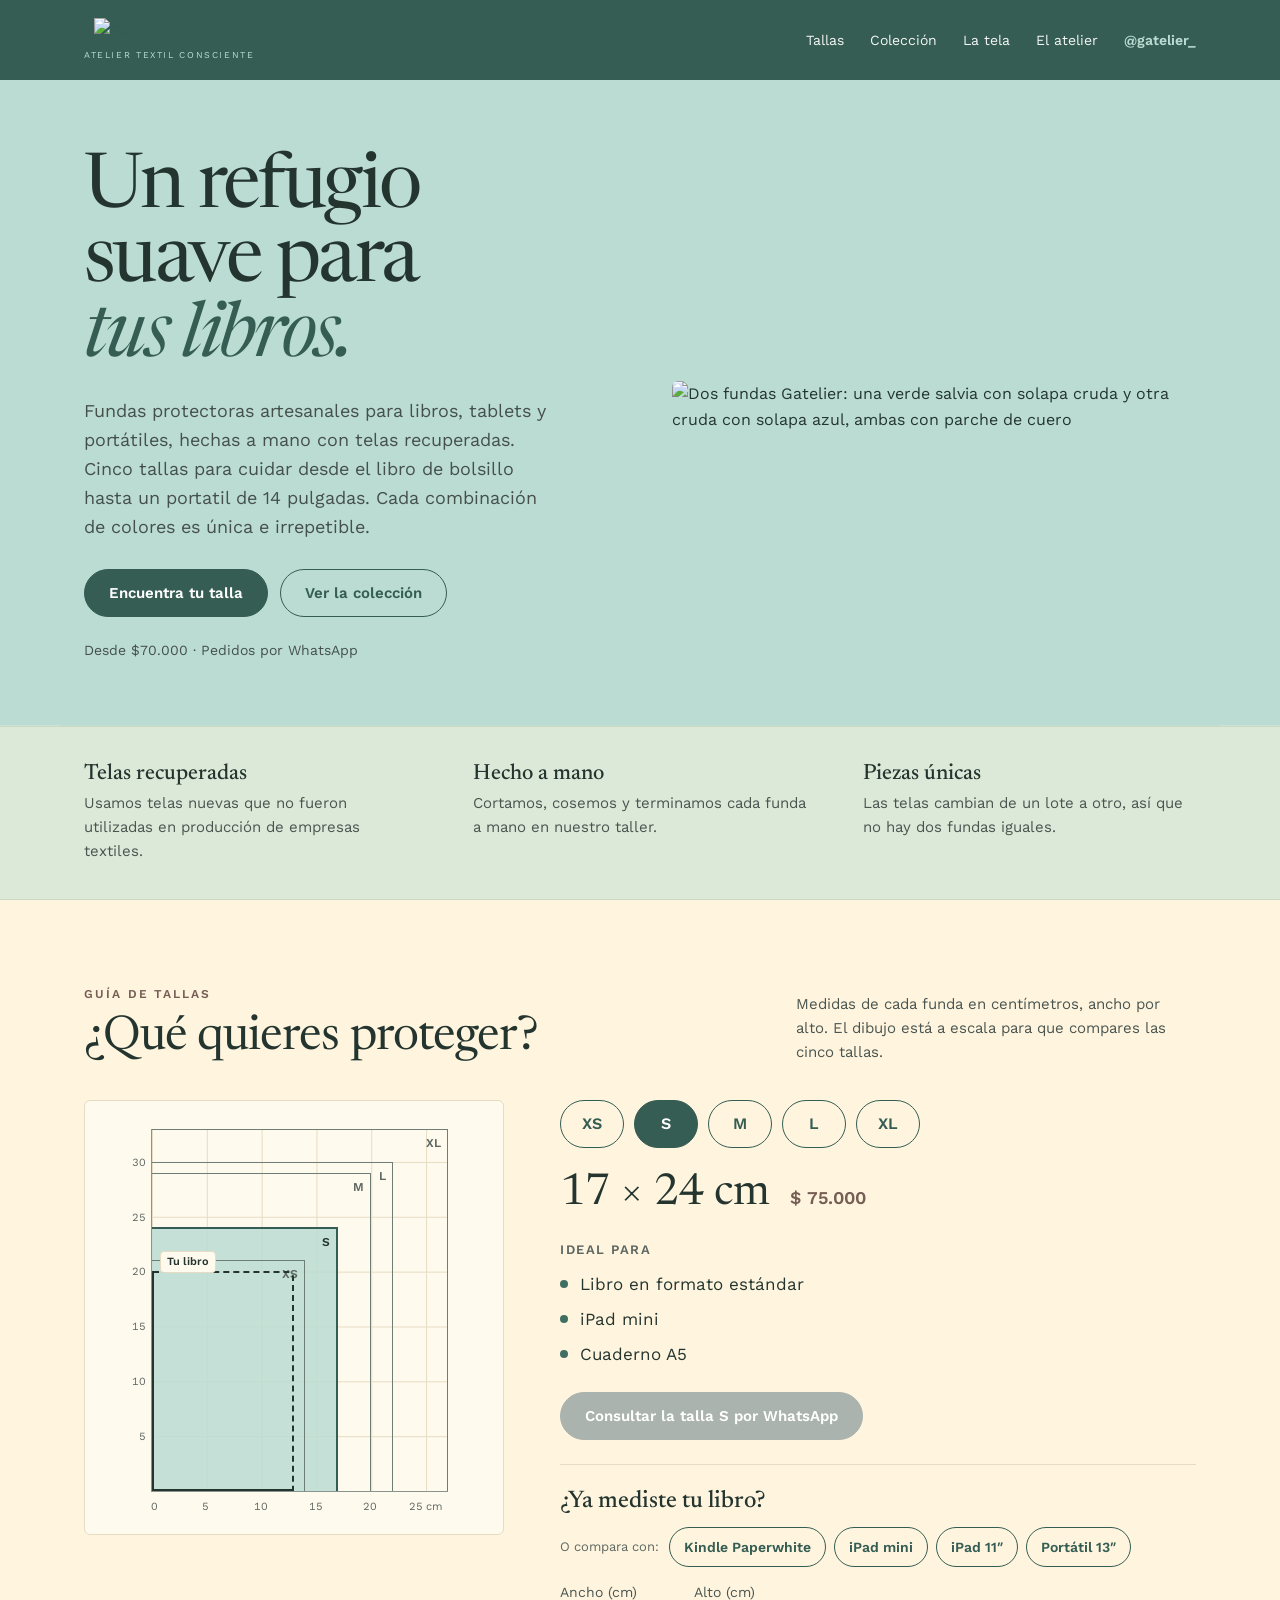
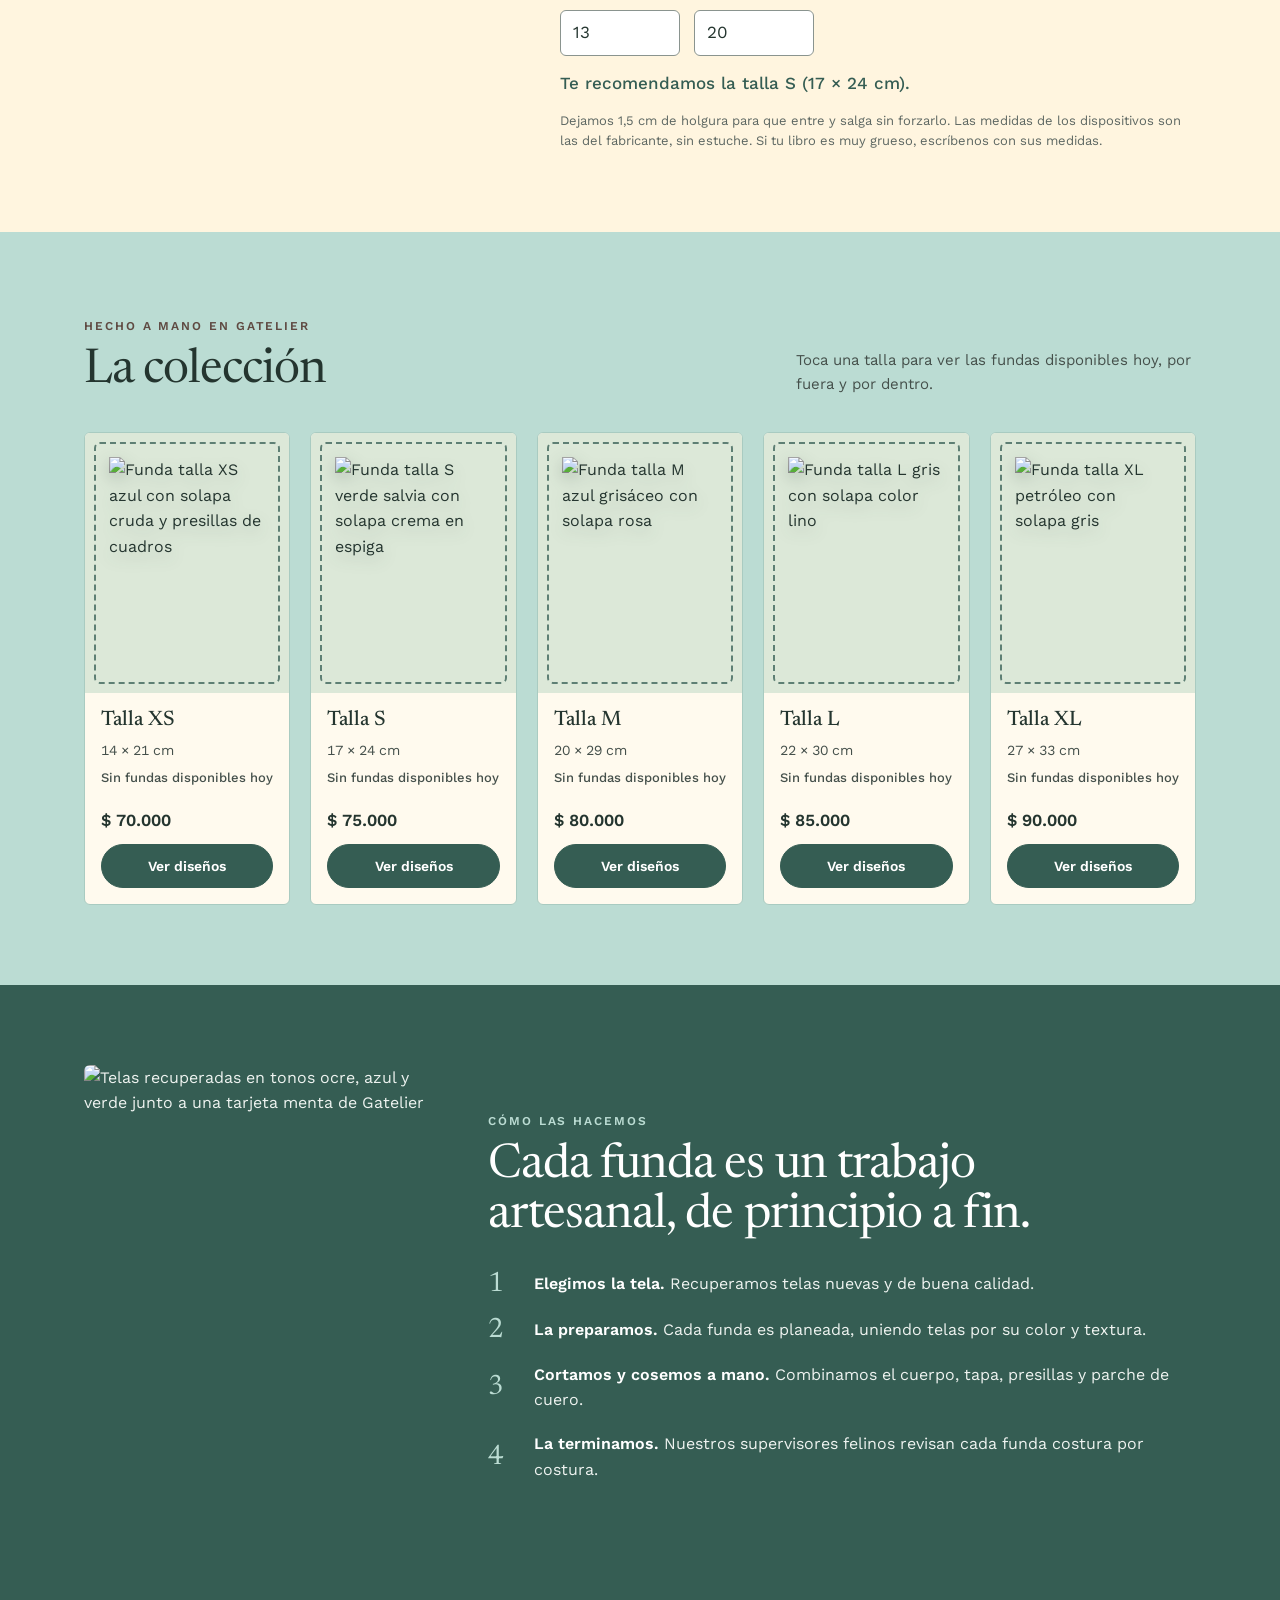
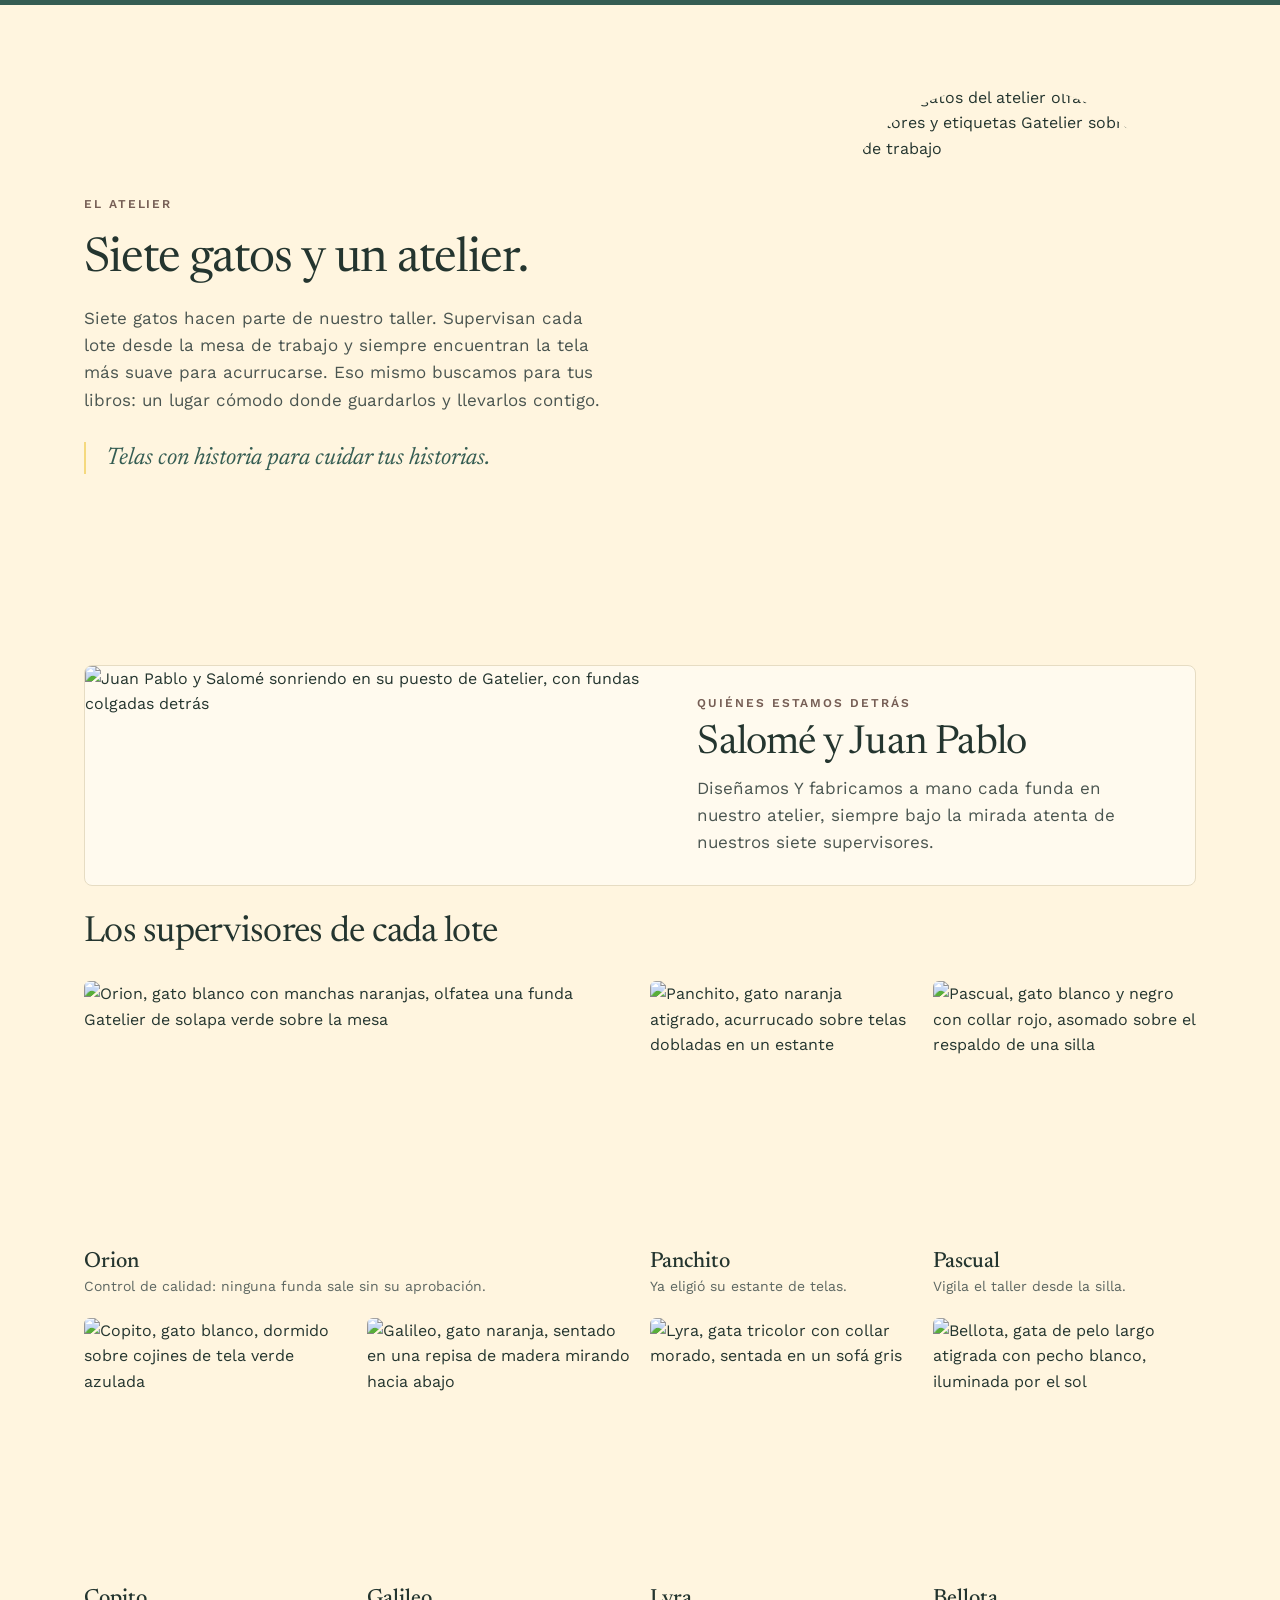
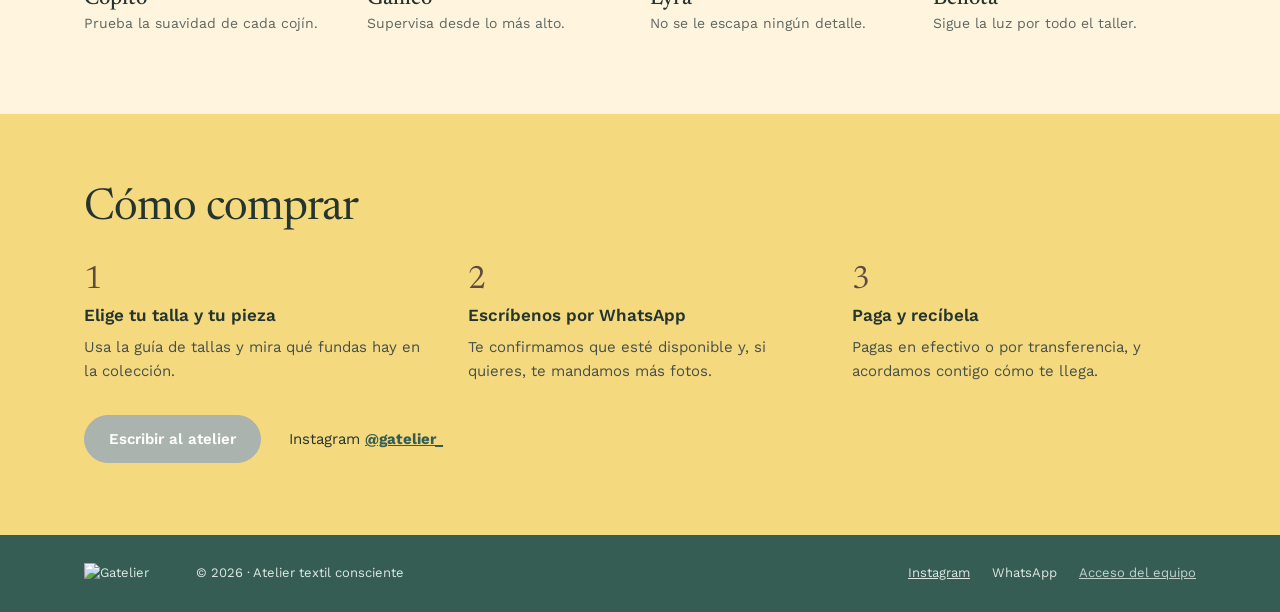
==== commit 768cabdb: "Portada: añadir el Kindle Paperwhite como referencia en la guía de tallas Co-Authored-By: Claude Opu" ====
--- a/frontend/index.html
+++ b/frontend/index.html
@@ -420,6 +420,7 @@
 
     // Mide tu libro o compara con un dispositivo de referencia (medidas del fabricante, ancho × alto, sin estuche)
     const REFS=[
+      {id:'kindle',label:'Kindle Paperwhite',name:'el Kindle Paperwhite',w:12.76,h:17.67},
       {id:'mini',label:'iPad mini',name:'el iPad mini',w:13.48,h:19.54},
       {id:'ipad',label:'iPad 11″',name:'el iPad de 11 pulgadas',w:17.95,h:24.86},
       {id:'mac',label:'Portátil 13″',name:'un portátil de 13 pulgadas como el MacBook Air',w:21.5,h:30.41}
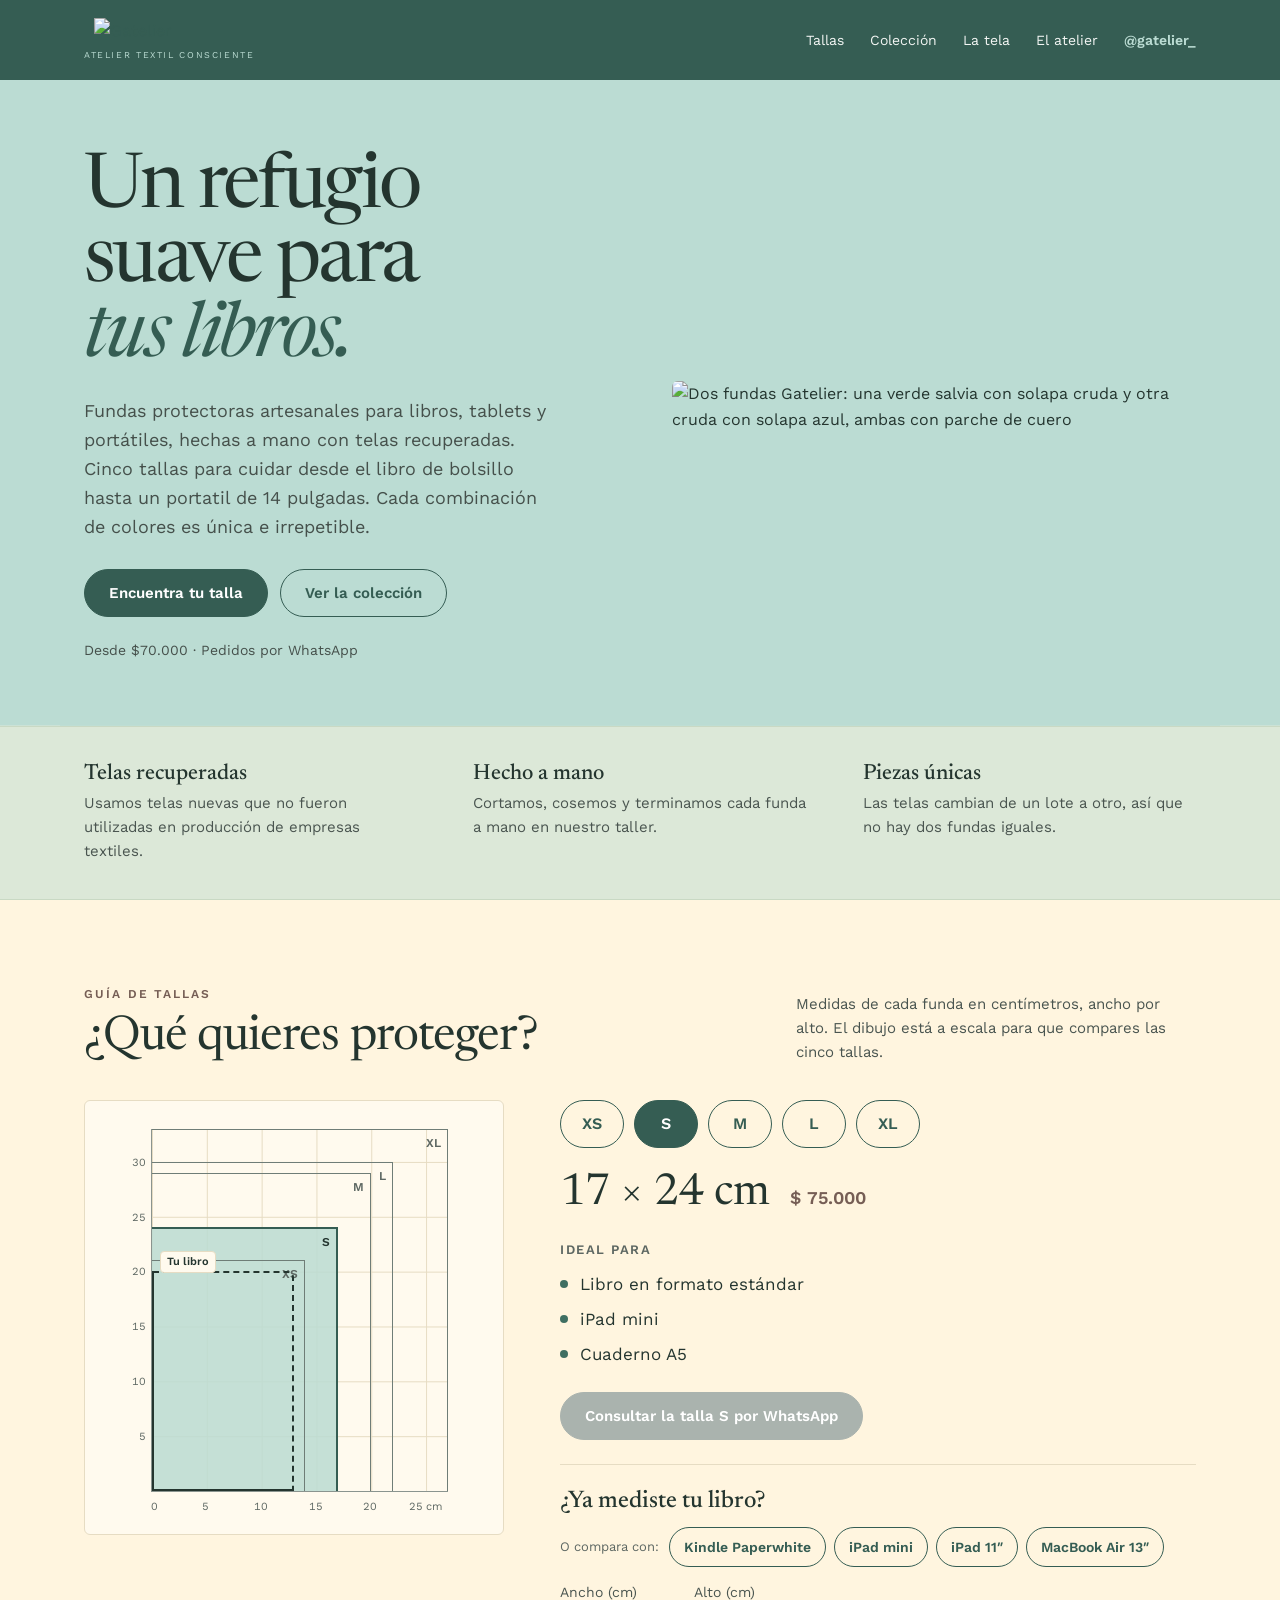
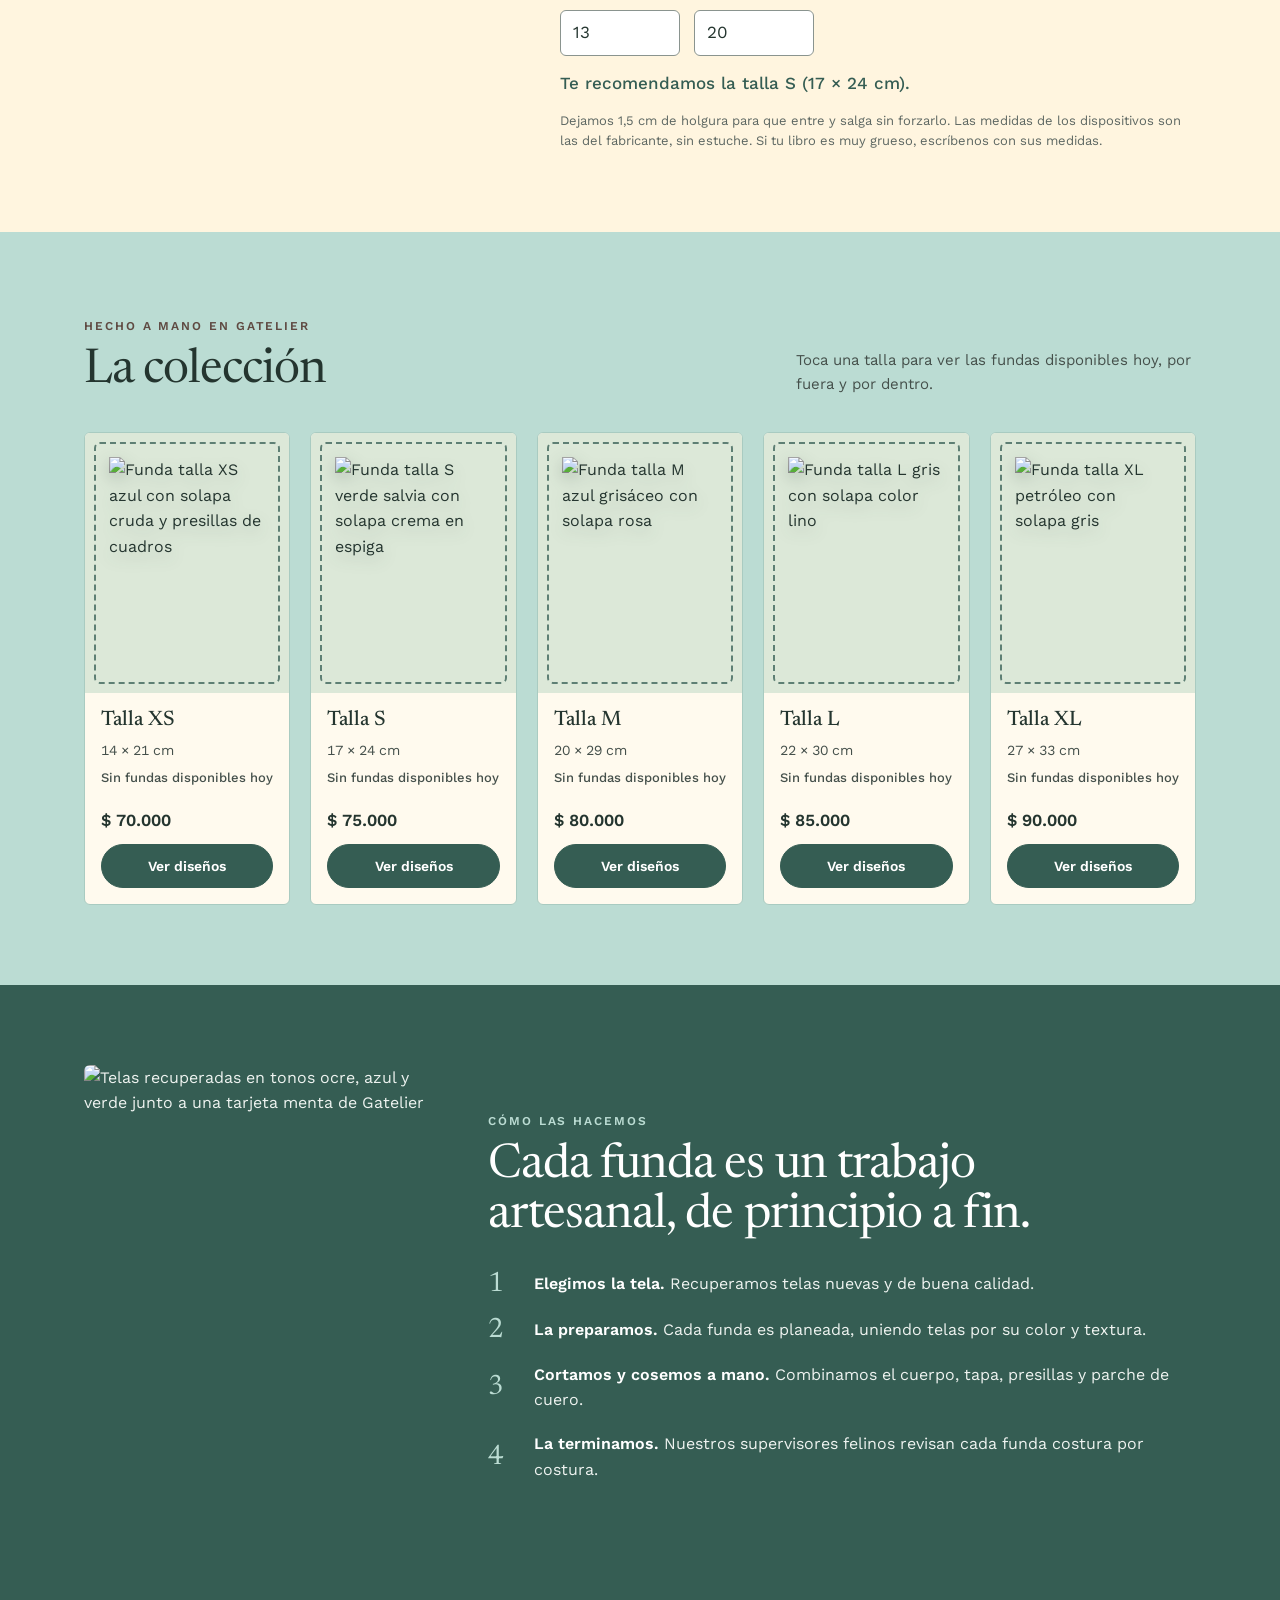
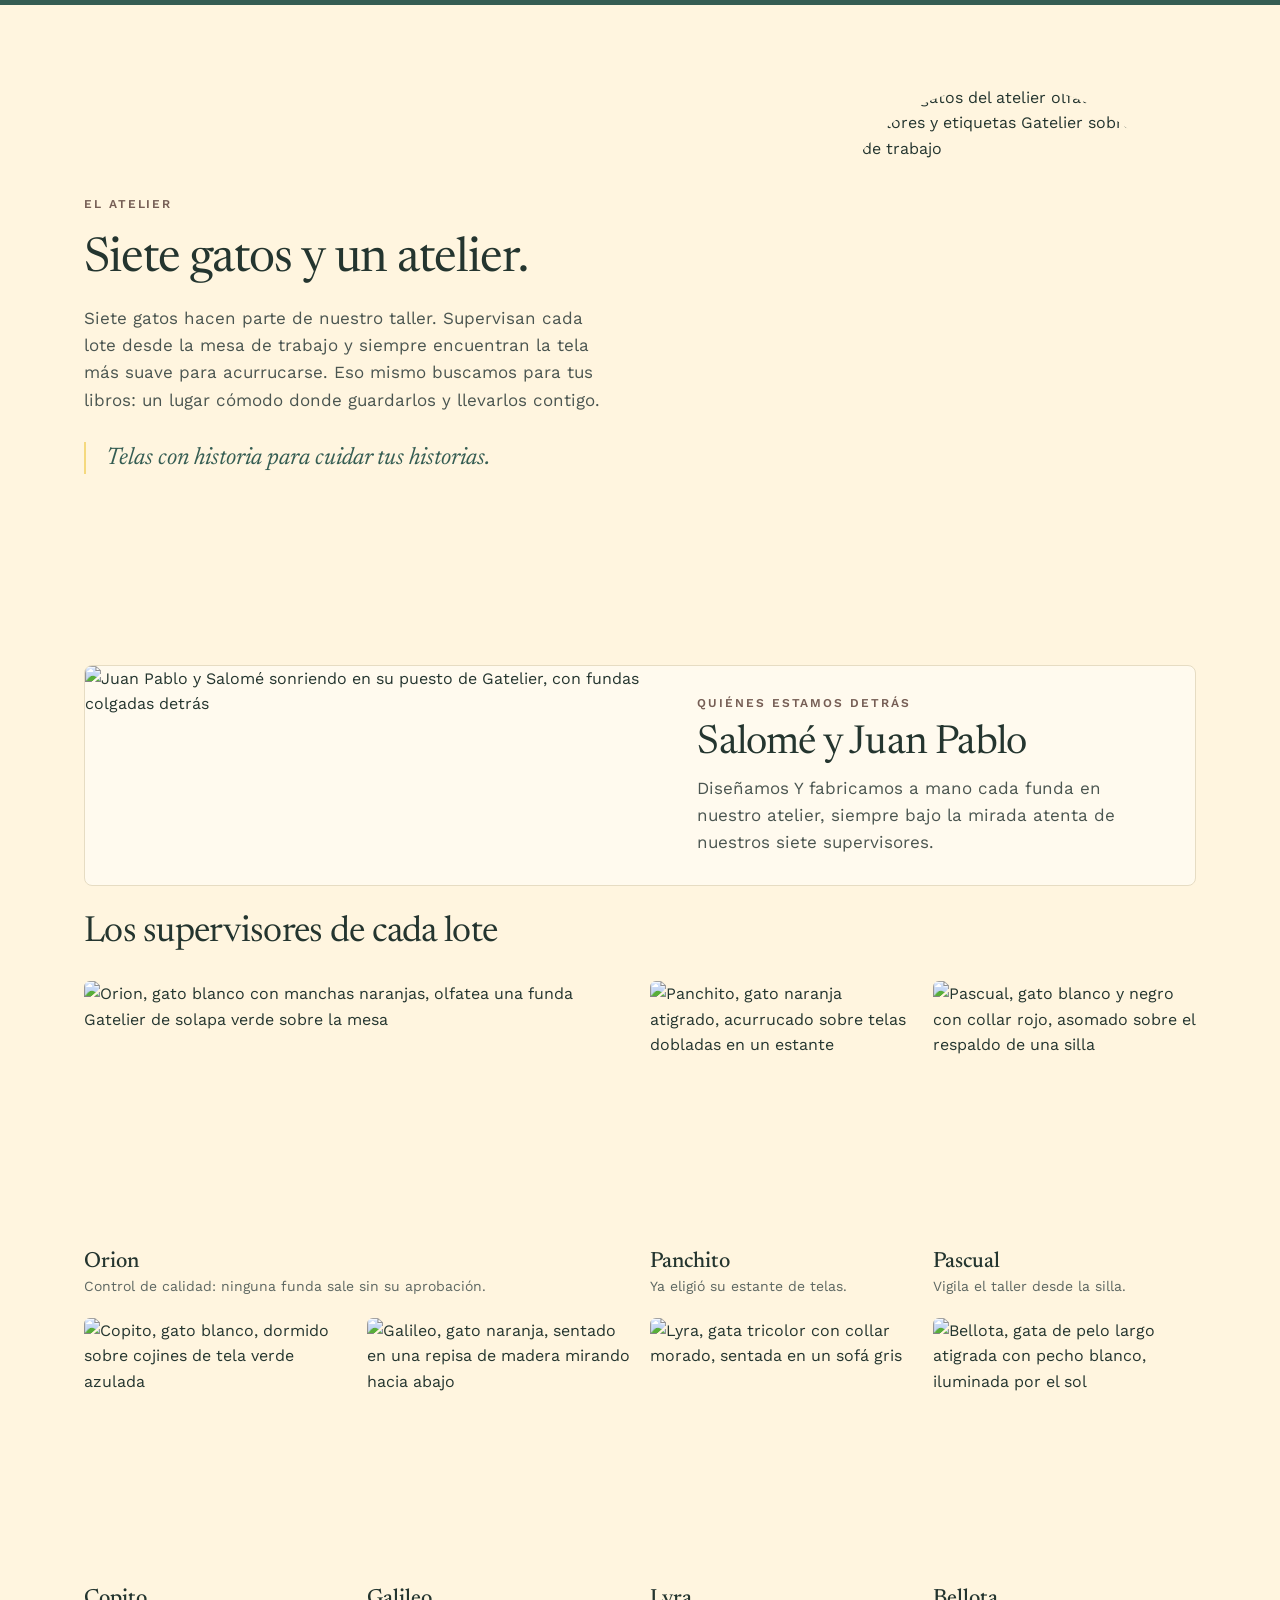
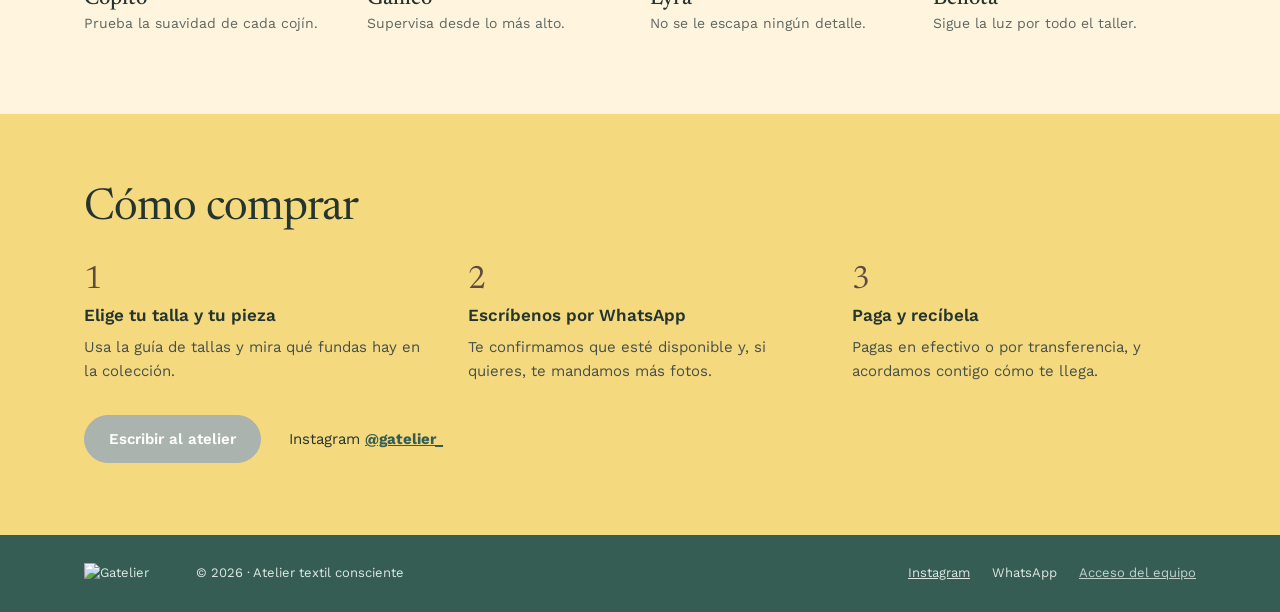
==== commit 2fbddcfc: "Portada: la referencia de portátil ahora es el MacBook Air 13″ Co-Authored-By: Claude Opus 5.5 <nore" ====
--- a/frontend/index.html
+++ b/frontend/index.html
@@ -423,7 +423,7 @@
       {id:'kindle',label:'Kindle Paperwhite',name:'el Kindle Paperwhite',w:12.76,h:17.67},
       {id:'mini',label:'iPad mini',name:'el iPad mini',w:13.48,h:19.54},
       {id:'ipad',label:'iPad 11″',name:'el iPad de 11 pulgadas',w:17.95,h:24.86},
-      {id:'mac',label:'Portátil 13″',name:'un portátil de 13 pulgadas como el MacBook Air',w:21.5,h:30.41}
+      {id:'mac',label:'MacBook Air 13″',name:'el MacBook Air de 13 pulgadas',w:21.5,h:30.41}
     ];
     const inW=document.getElementById('libro-ancho'), inH=document.getElementById('libro-alto'), verdict=document.getElementById('verdict'), refsBox=document.getElementById('refs');
     refsBox.insertAdjacentHTML('beforeend',REFS.map(r=>`<button class="ref" type="button" data-ref="${r.id}" aria-pressed="false">${r.label}</button>`).join(''));
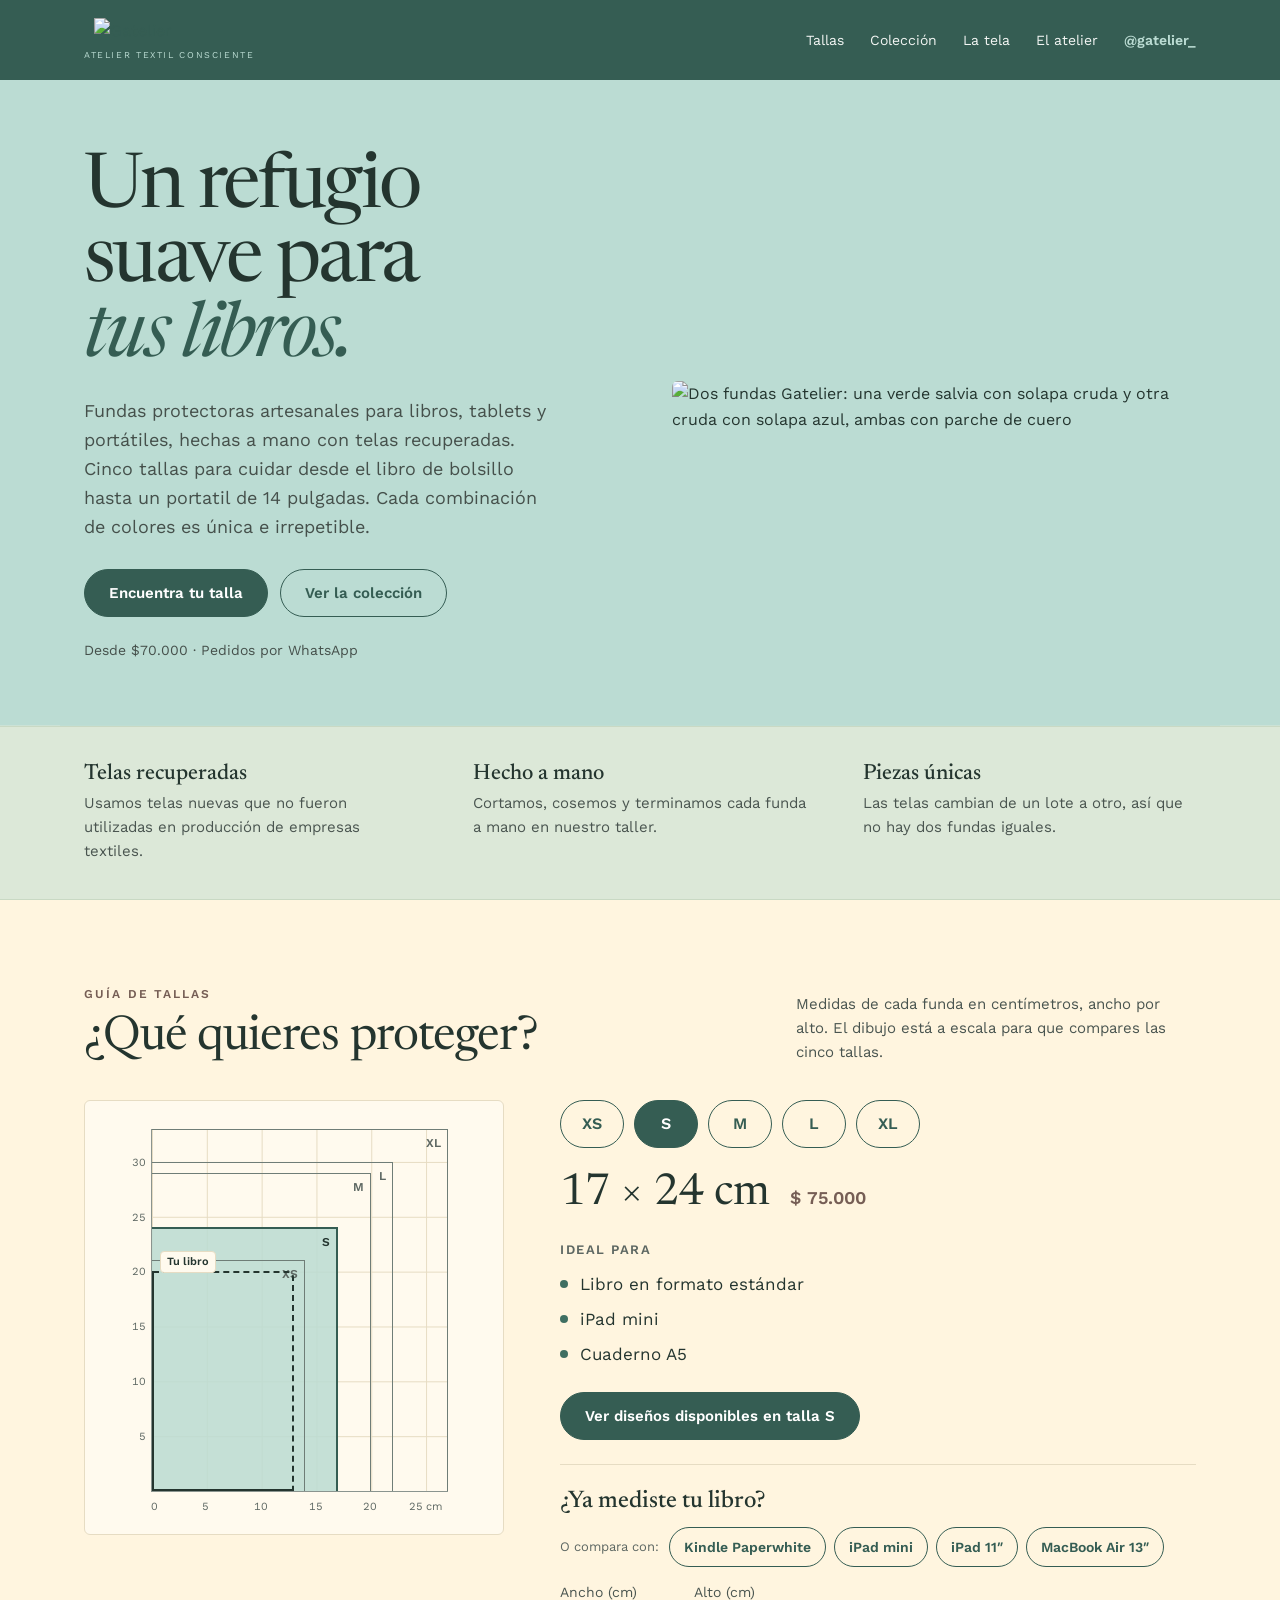
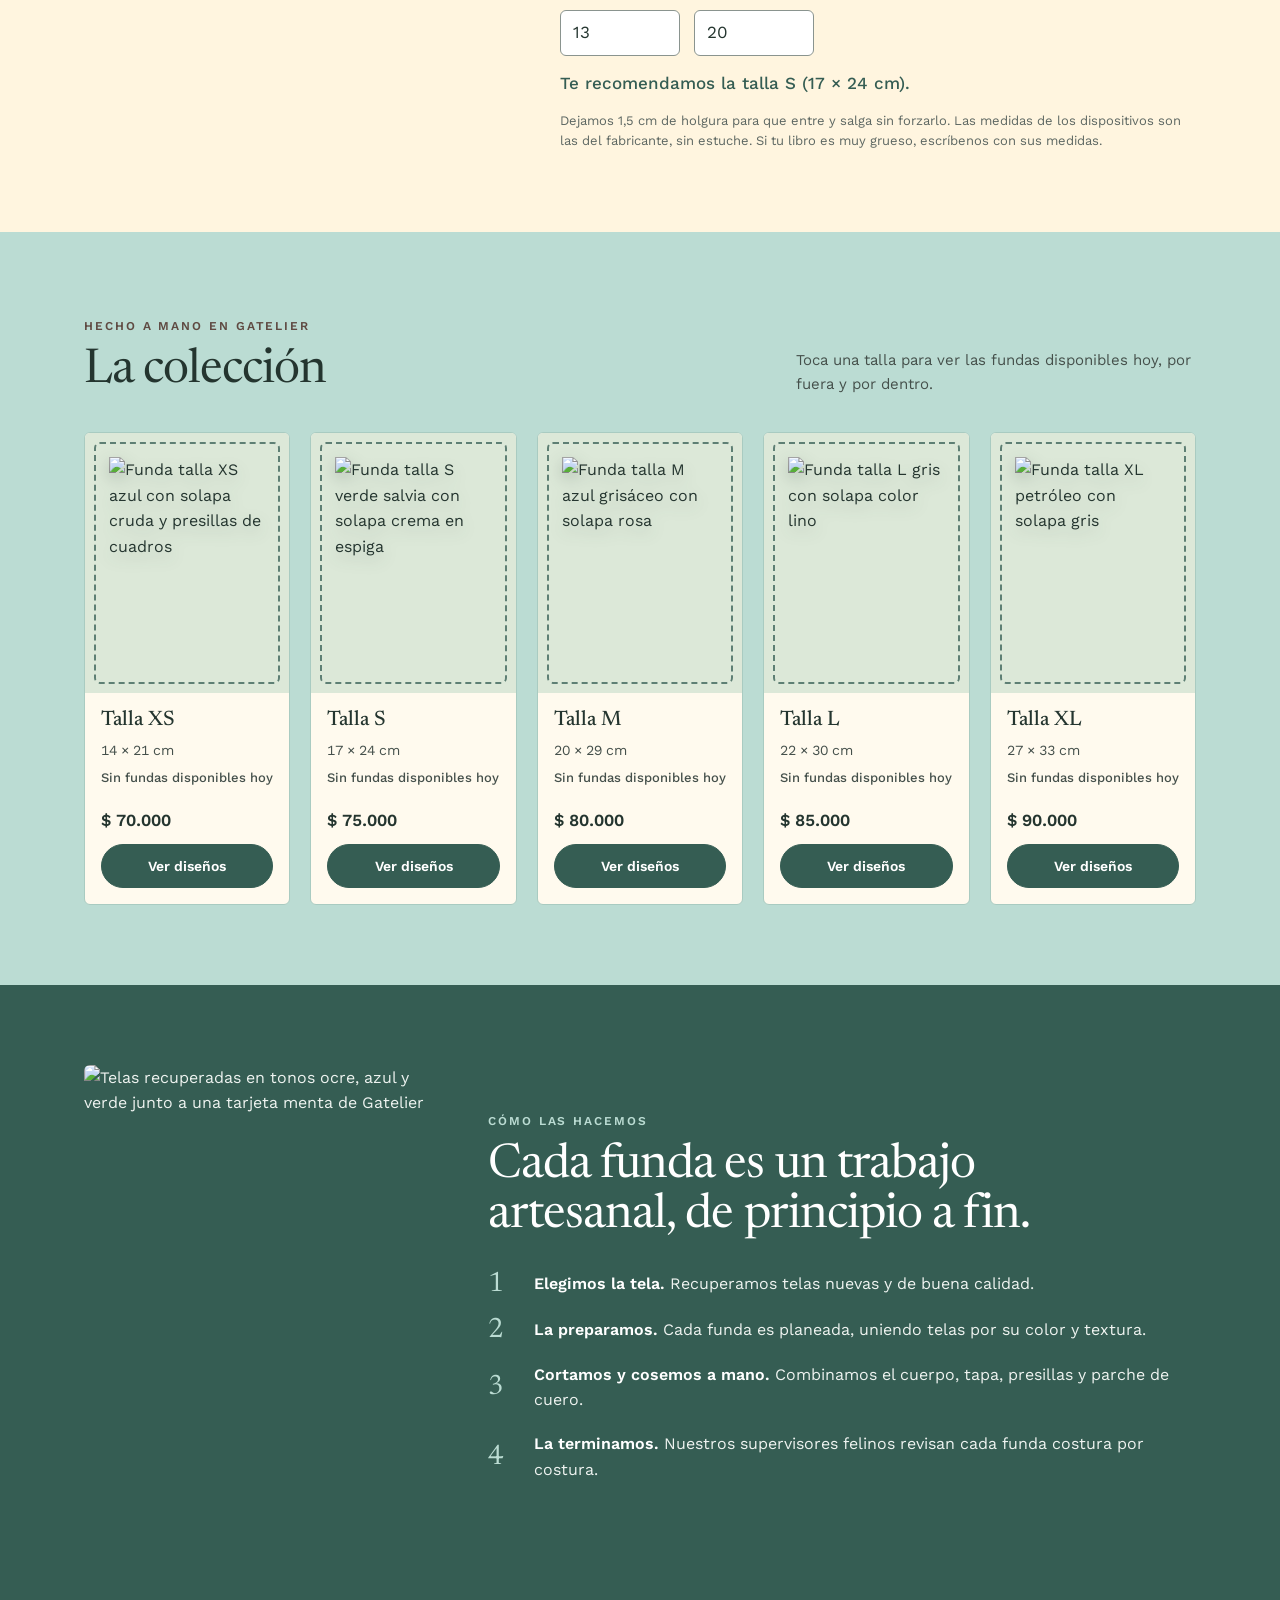
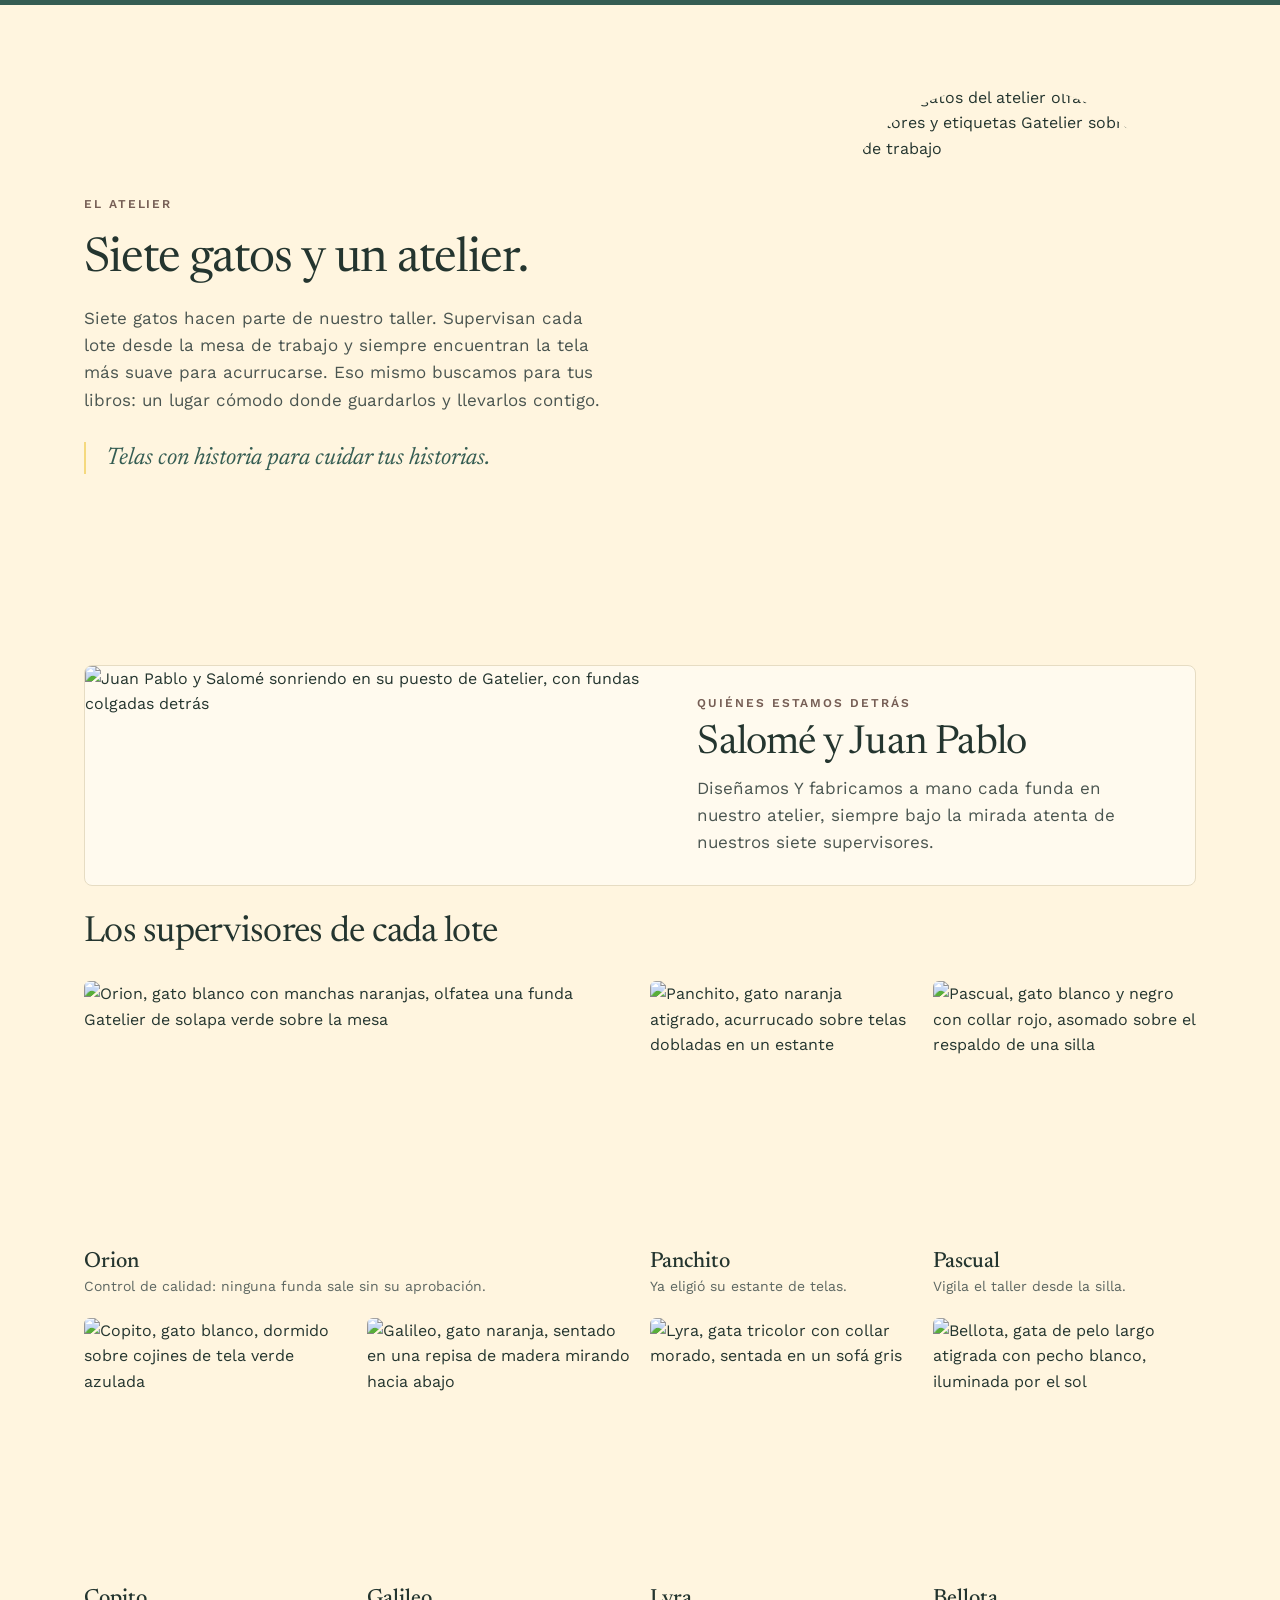
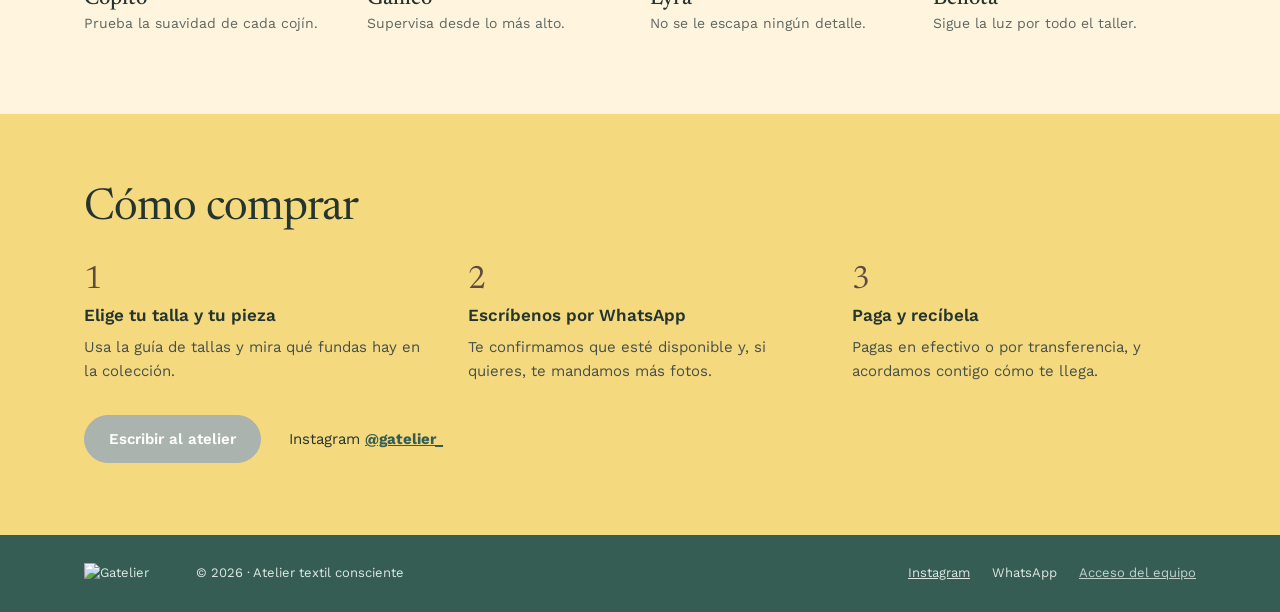
==== commit eee1c415: "Portada: el botón de la guía de tallas abre los diseños disponibles de esa talla Co-Authored-By: Cla" ====
--- a/frontend/index.html
+++ b/frontend/index.html
@@ -282,7 +282,7 @@
           <div class="pills" id="pills" role="group" aria-label="Elige una talla"></div>
           <div class="size-line"><span class="size-dims" id="size-dims"></span><span class="size-price" id="size-price"></span></div>
           <div class="fits"><h3>Ideal para</h3><ul id="size-fits"></ul></div>
-          <a class="btn" id="size-wa" href="#" target="_blank" rel="noopener noreferrer" style="align-self:flex-start">Consultar por WhatsApp</a>
+          <a class="btn" id="size-wa" href="#coleccion" style="align-self:flex-start">Ver diseños disponibles</a>
           <form class="measure" id="measure" novalidate>
             <h3>¿Ya mediste tu libro?</h3>
             <div class="refs" id="refs" role="group" aria-label="Comparar con un dispositivo"><span class="lbl">O compara con:</span></div>
@@ -414,7 +414,7 @@
       document.getElementById('size-dims').textContent=`${s.w} × ${s.h} cm`;
       document.getElementById('size-price').textContent=money(s.price);
       document.getElementById('size-fits').innerHTML=s.fits.map(f=>`<li>${esc(f)}</li>`).join('');
-      const btn=document.getElementById('size-wa');btn.textContent=`Consultar la talla ${s.code} por WhatsApp`;setWa(btn,sizeMsg(s));
+      const btn=document.getElementById('size-wa');btn.textContent=`Ver diseños disponibles en talla ${s.code}`;btn.dataset.size=s.code;
     }
     pills.addEventListener('click',e=>{const b=e.target.closest('.pill');if(b)selectSize(b.dataset.code);});
 
@@ -486,6 +486,11 @@
       openSize=openSize===b.dataset.size?null:b.dataset.size;renderCards();renderStyles();
       if(openSize){const box=document.getElementById('styles');box.focus({preventScroll:true});box.scrollIntoView({behavior:matchMedia('(prefers-reduced-motion: reduce)').matches?'auto':'smooth',block:'start'})}
     });
+    // Desde la guía de tallas: abrir los diseños de la talla elegida en la colección
+    document.getElementById('size-wa').addEventListener('click',e=>{
+      e.preventDefault();openSize=e.currentTarget.dataset.size;renderCards();renderStyles();
+      const box=document.getElementById('styles');box.focus({preventScroll:true});box.scrollIntoView({behavior:matchMedia('(prefers-reduced-motion: reduce)').matches?'auto':'smooth',block:'start'});
+    });
     document.getElementById('styles').addEventListener('click',e=>{
       const v=e.target.closest('[data-view]');
       if(v){const card=v.closest('.style');card.classList.toggle('show-open',v.dataset.view==='open');card.querySelectorAll('[data-view]').forEach(x=>x.setAttribute('aria-pressed',String(x===v)));return}
